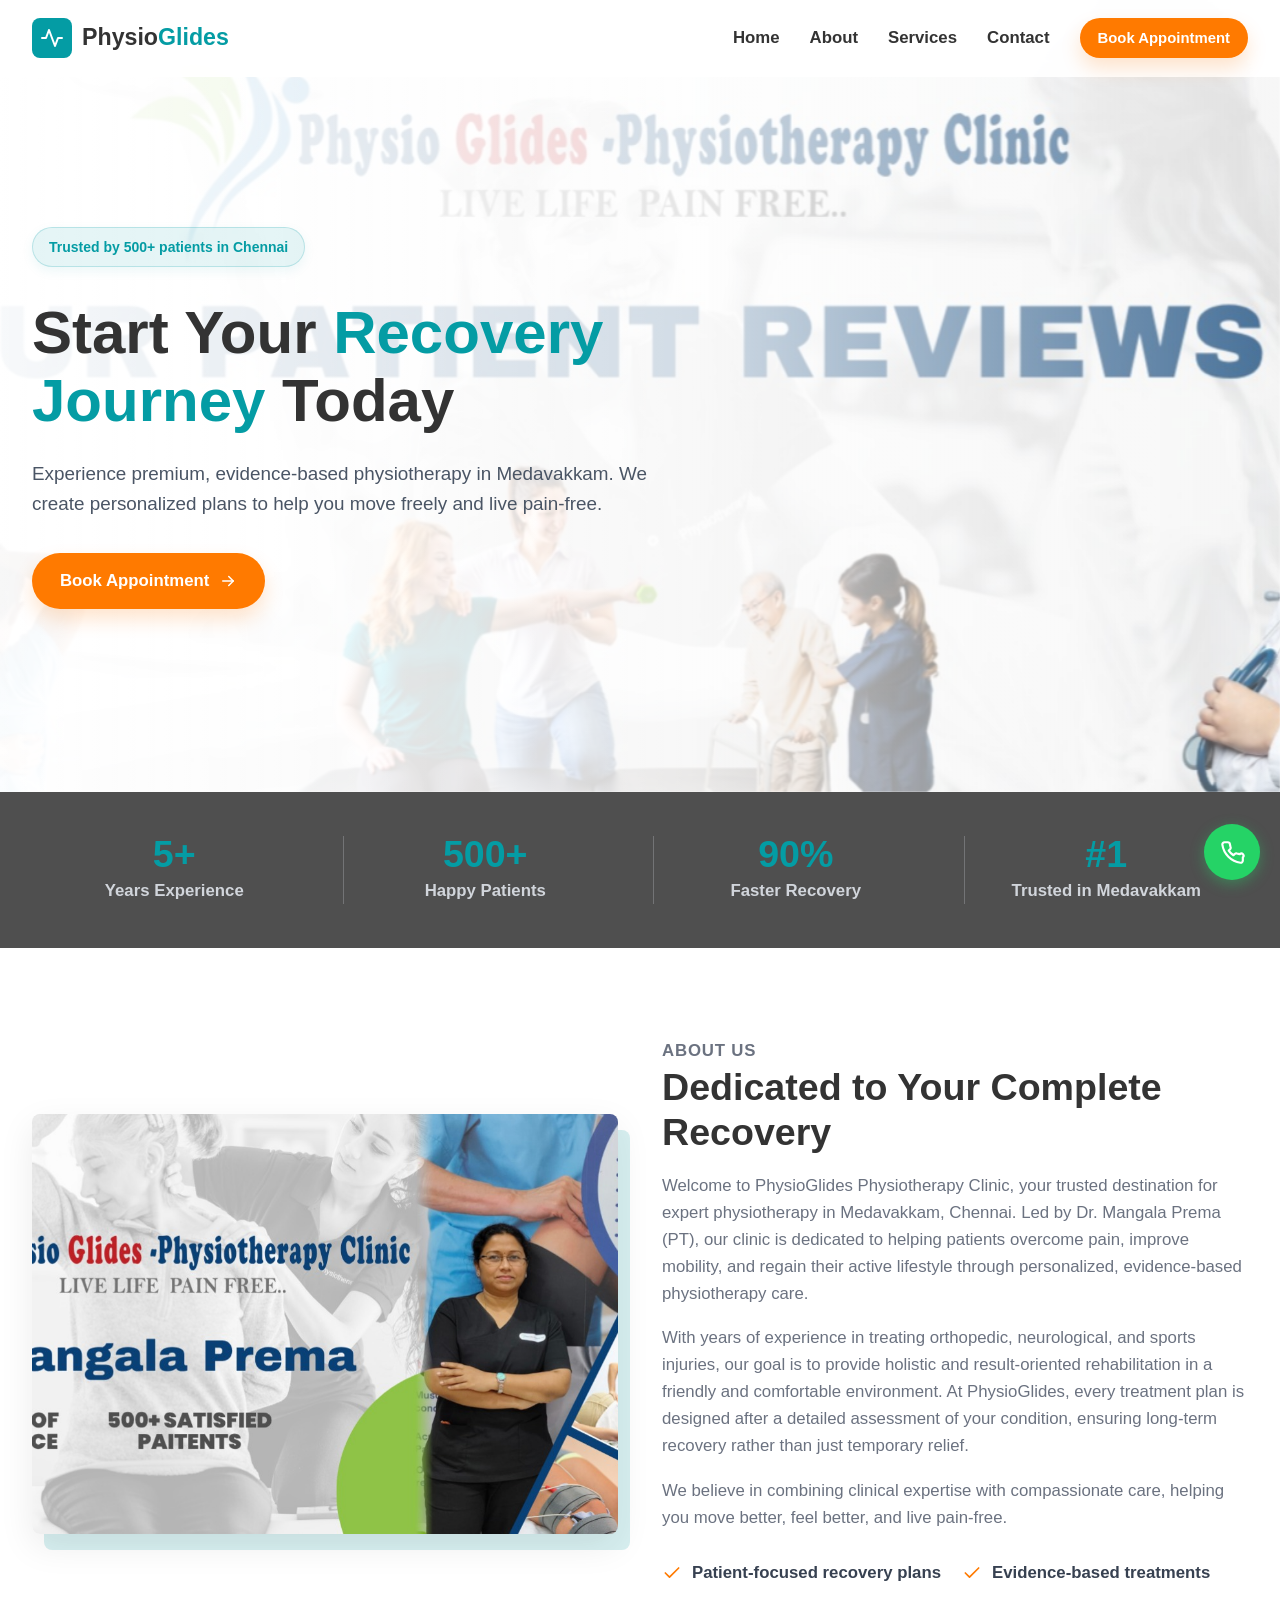
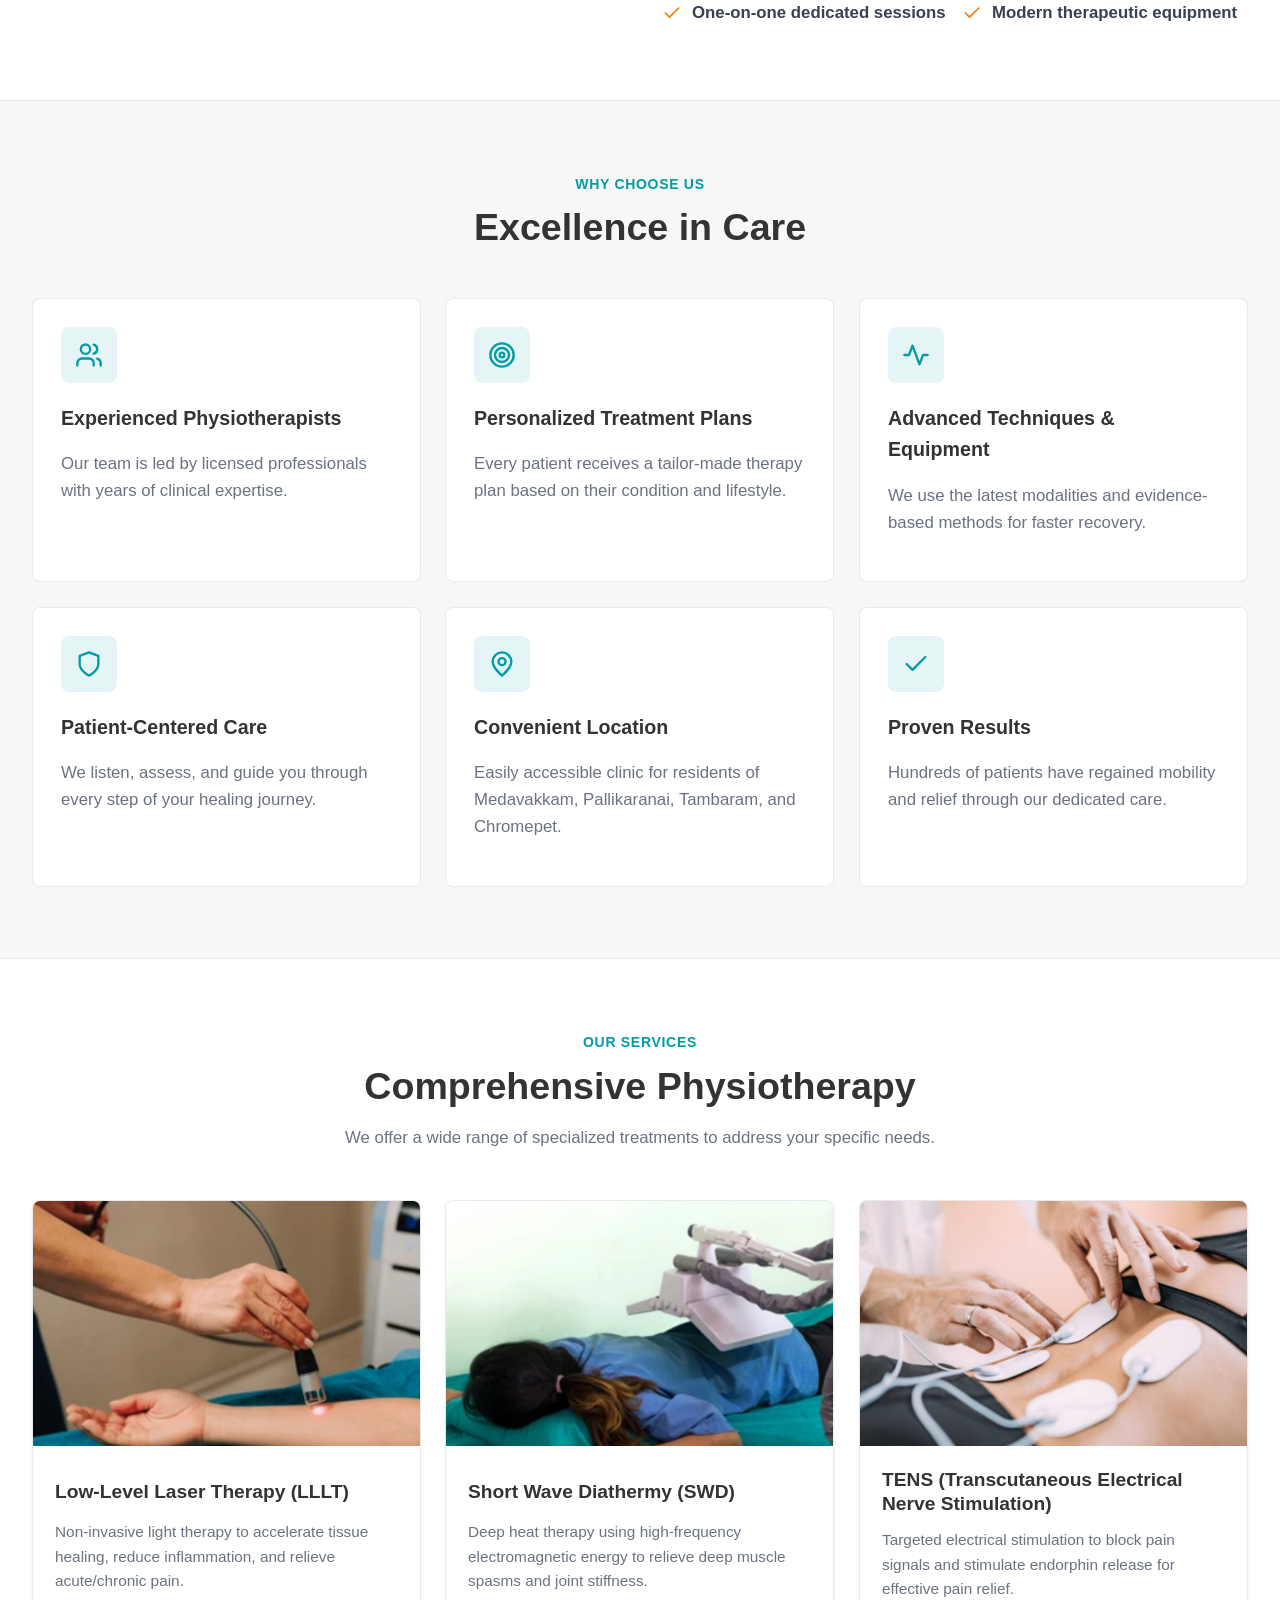
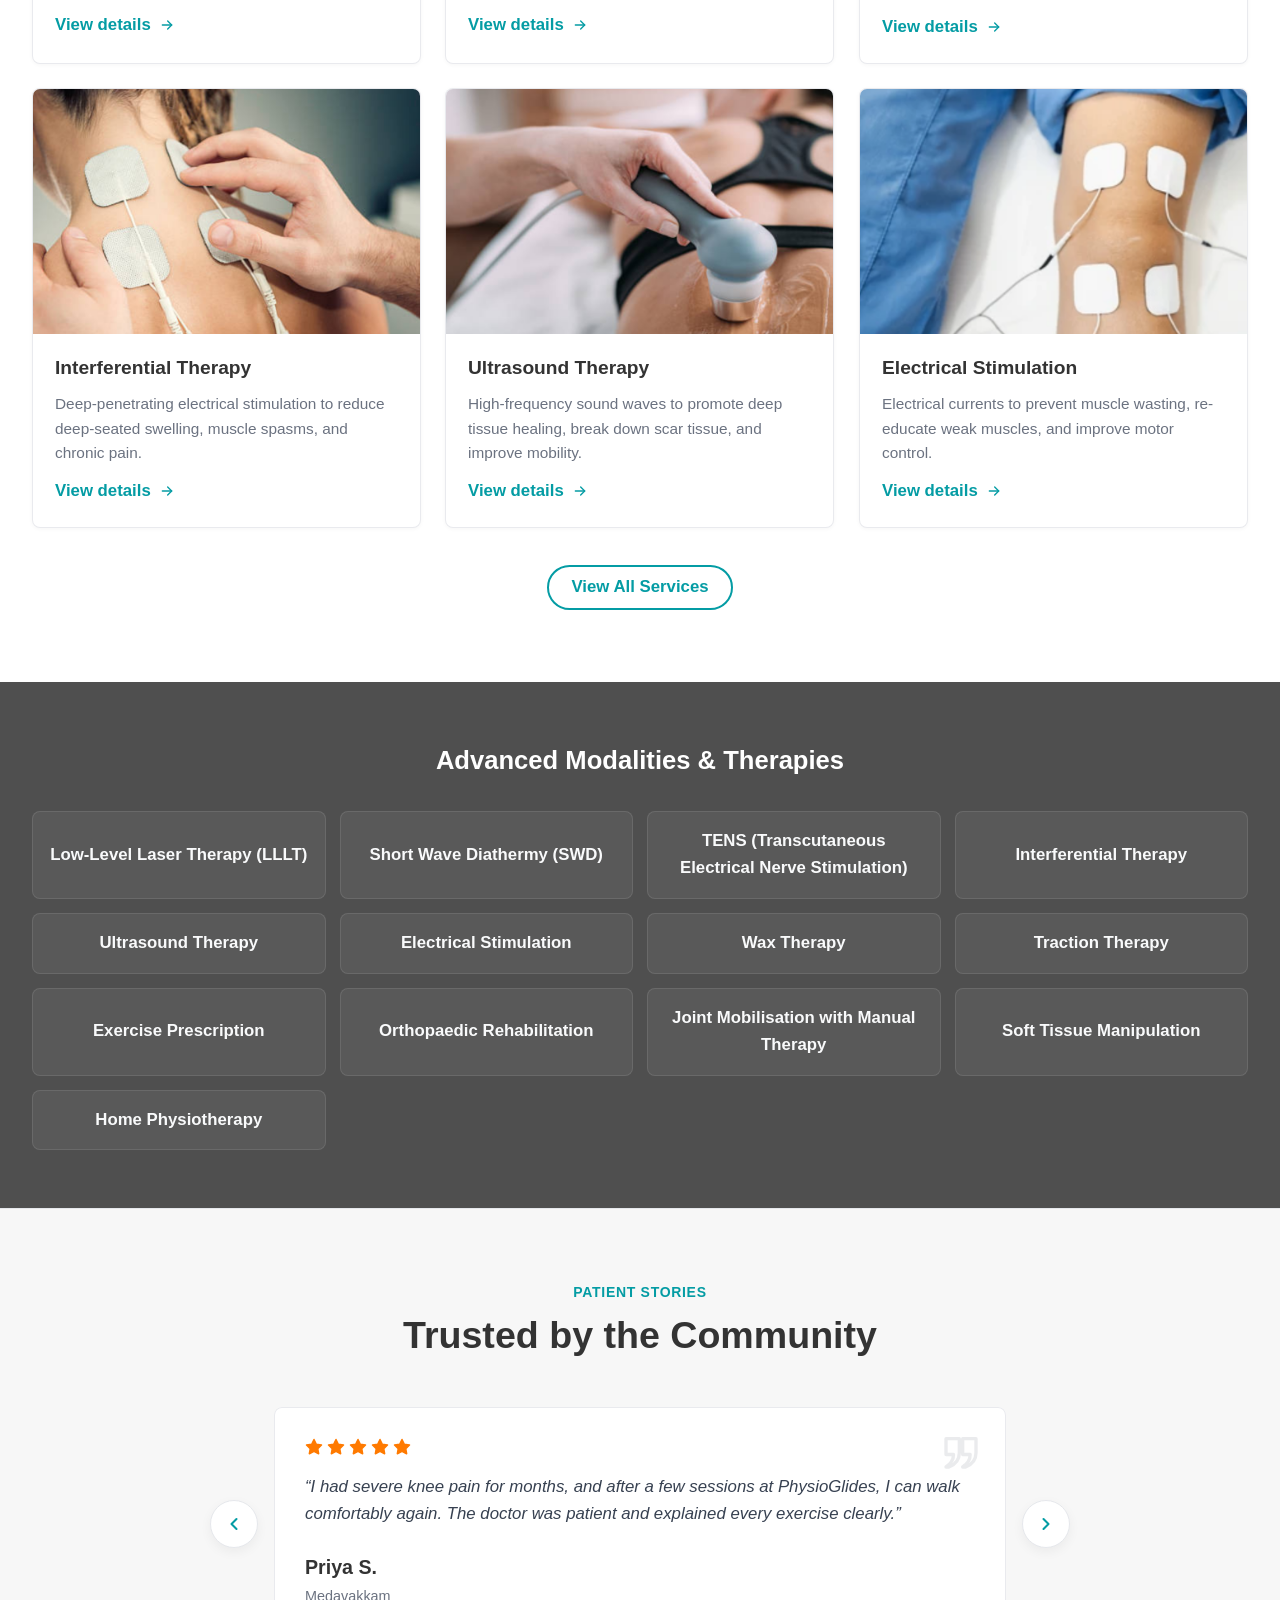
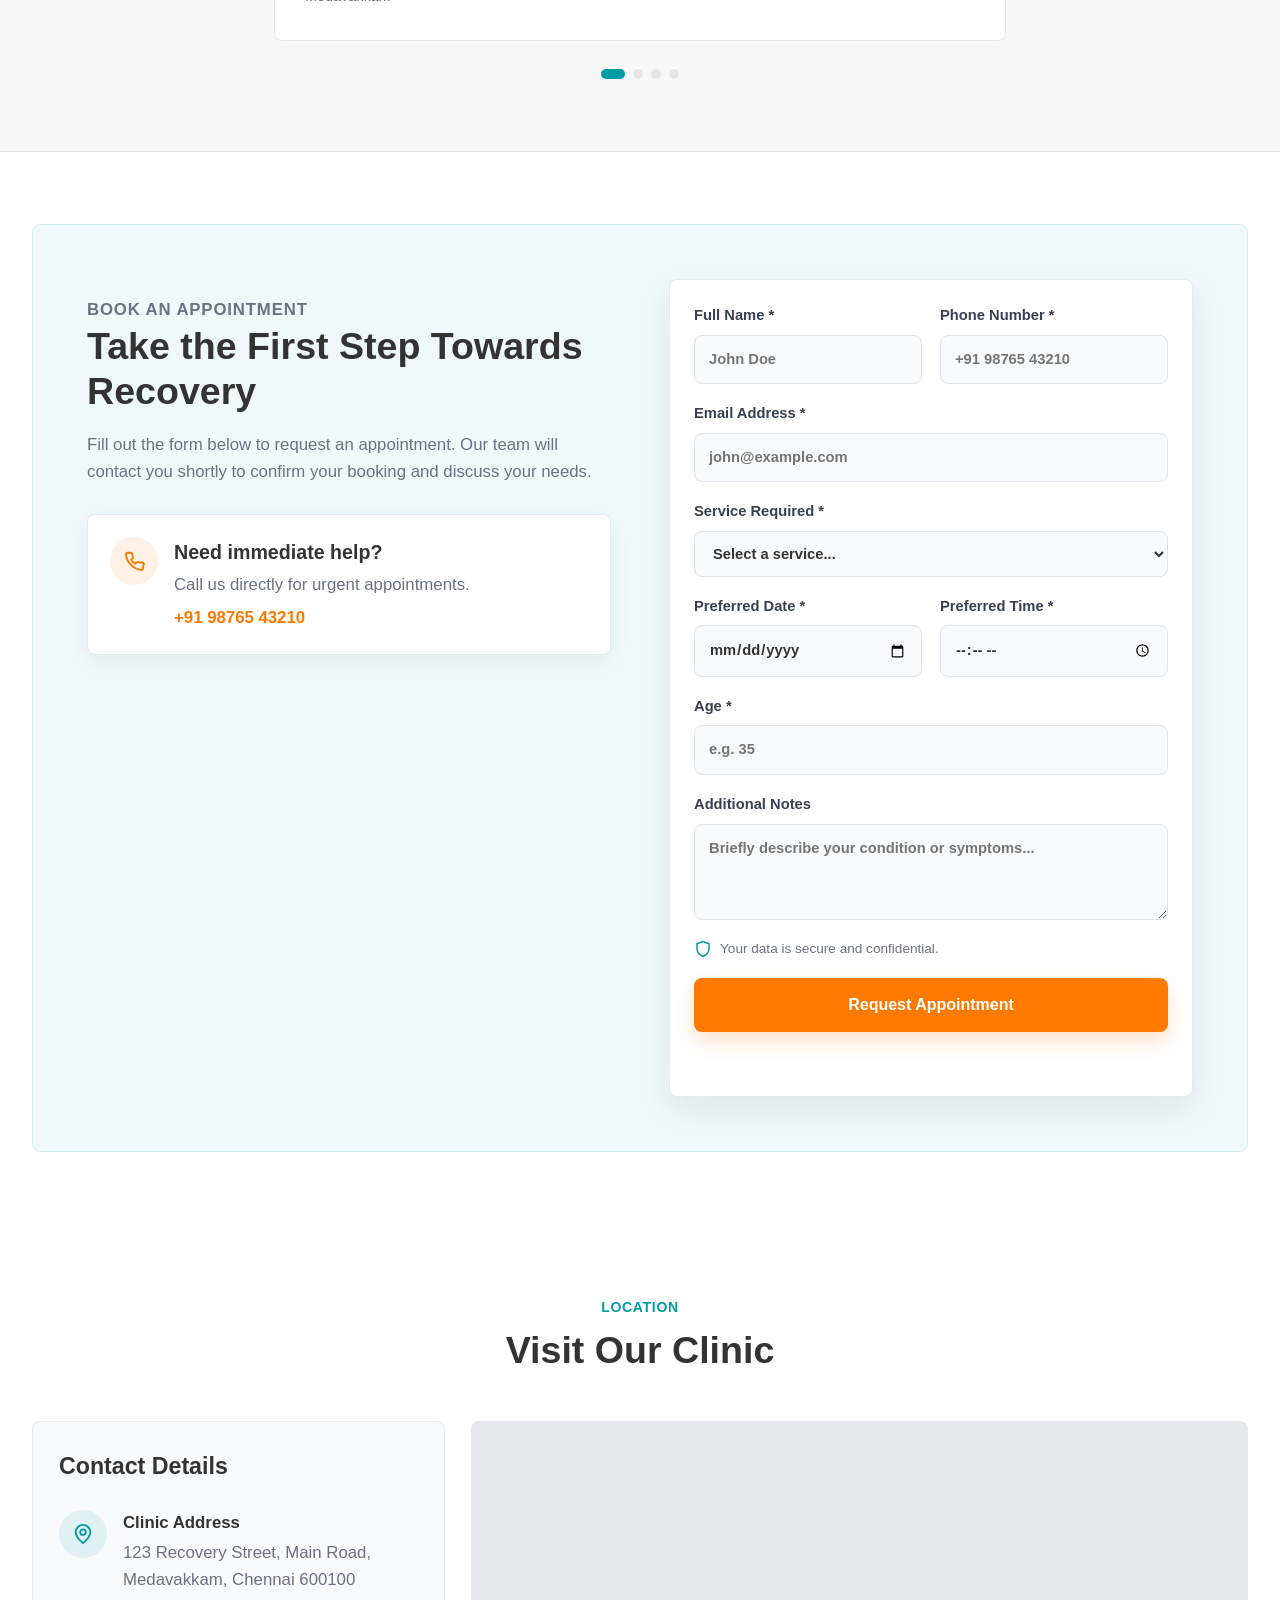
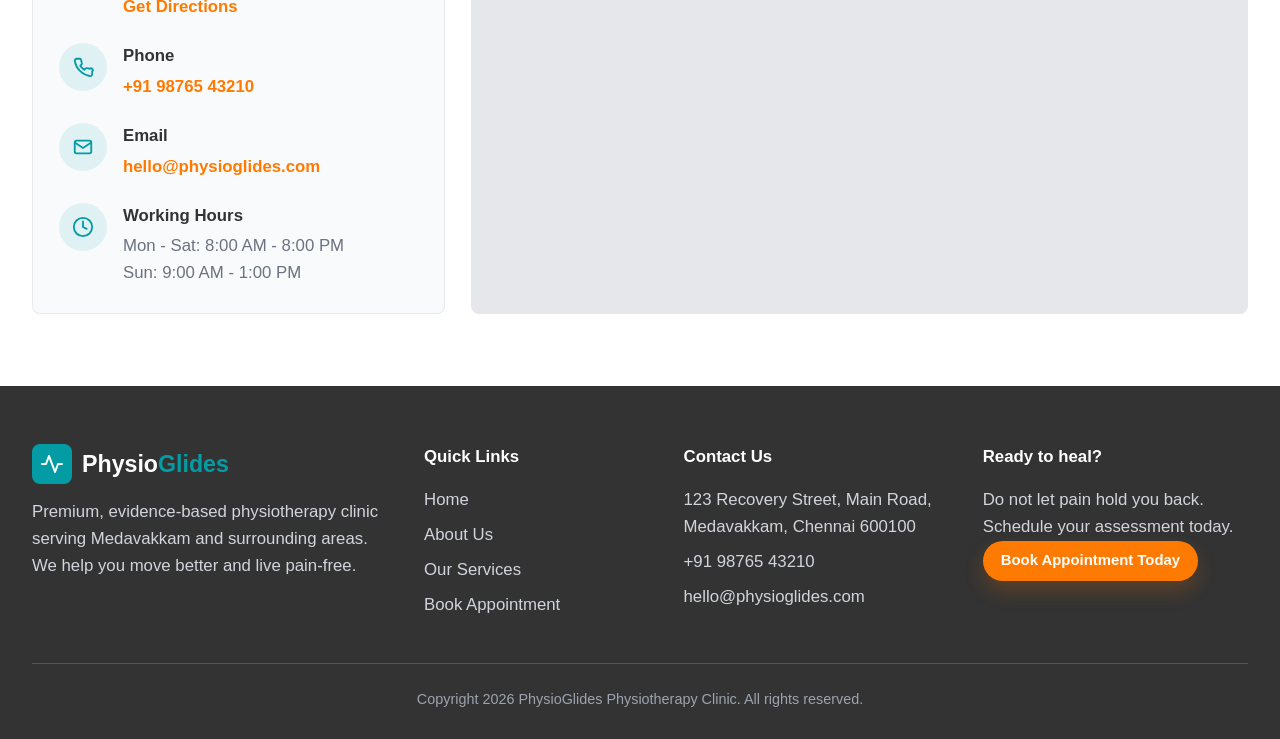
==== index.html @ f26270ae "Production-ready physiotherapy website with responsive UI and booking system" ====
<!DOCTYPE html>
<html lang="en">
  <head>
    <meta charset="UTF-8" />
    <meta name="viewport" content="width=device-width, initial-scale=1.0" />
    <meta
      name="description"
      content="PhysioGlides is a premium physiotherapy clinic in Medavakkam, Chennai, offering evidence-based recovery plans, rehabilitation, and home physiotherapy."
    />
    <title>PhysioGlides Physiotherapy Clinic</title>
    <link rel="stylesheet" href="styles.css" />
  </head>
  <body>
    <svg class="svg-sprite" aria-hidden="true">
      <symbol id="icon-activity" viewBox="0 0 24 24">
        <path d="M22 12h-4l-3 8-6-16-3 8H2" />
      </symbol>
      <symbol id="icon-arrow-right" viewBox="0 0 24 24">
        <path d="M5 12h14" />
        <path d="m13 6 6 6-6 6" />
      </symbol>
      <symbol id="icon-book" viewBox="0 0 24 24">
        <path d="M4 19.5A2.5 2.5 0 0 1 6.5 17H20" />
        <path d="M4 4.5A2.5 2.5 0 0 1 6.5 2H20v20H6.5A2.5 2.5 0 0 1 4 19.5z" />
      </symbol>
      <symbol id="icon-calendar" viewBox="0 0 24 24">
        <path d="M8 2v4" />
        <path d="M16 2v4" />
        <path d="M3 10h18" />
        <rect x="3" y="4" width="18" height="18" rx="2" />
      </symbol>
      <symbol id="icon-check" viewBox="0 0 24 24">
        <path d="m20 6-11 11-5-5" />
      </symbol>
      <symbol id="icon-clock" viewBox="0 0 24 24">
        <circle cx="12" cy="12" r="10" />
        <path d="M12 6v6l4 2" />
      </symbol>
      <symbol id="icon-close" viewBox="0 0 24 24">
        <path d="M18 6 6 18" />
        <path d="m6 6 12 12" />
      </symbol>
      <symbol id="icon-mail" viewBox="0 0 24 24">
        <rect x="3" y="5" width="18" height="14" rx="2" />
        <path d="m3 7 9 6 9-6" />
      </symbol>
      <symbol id="icon-map" viewBox="0 0 24 24">
        <path d="M20 10c0 5-8 12-8 12S4 15 4 10a8 8 0 1 1 16 0Z" />
        <circle cx="12" cy="10" r="3" />
      </symbol>
      <symbol id="icon-menu" viewBox="0 0 24 24">
        <path d="M4 6h16" />
        <path d="M4 12h16" />
        <path d="M4 18h16" />
      </symbol>
      <symbol id="icon-monitor" viewBox="0 0 24 24">
        <rect x="3" y="4" width="18" height="12" rx="2" />
        <path d="M8 20h8" />
        <path d="M12 16v4" />
      </symbol>
      <symbol id="icon-phone" viewBox="0 0 24 24">
        <path d="M22 16.92v3a2 2 0 0 1-2.18 2A19.8 19.8 0 0 1 3.09 5.18 2 2 0 0 1 5.06 3h3a2 2 0 0 1 2 1.72c.12.89.32 1.76.6 2.6a2 2 0 0 1-.45 2.11L9 10.64a16 16 0 0 0 4.36 4.36l1.21-1.21a2 2 0 0 1 2.11-.45c.84.28 1.71.48 2.6.6A2 2 0 0 1 22 16.92z" />
      </symbol>
      <symbol id="icon-quote" viewBox="0 0 24 24">
        <path d="M3 21c3-2 4.5-4.5 4.5-7.5H3V4h8v8.5C11 16.6 8.7 19.5 4.8 21H3z" />
        <path d="M13 21c3-2 4.5-4.5 4.5-7.5H13V4h8v8.5c0 4.1-2.3 7-6.2 8.5H13z" />
      </symbol>
      <symbol id="icon-shield" viewBox="0 0 24 24">
        <path d="M12 22s8-4 8-10V5l-8-3-8 3v7c0 6 8 10 8 10z" />
      </symbol>
      <symbol id="icon-star" viewBox="0 0 24 24">
        <path d="m12 2 3.1 6.3 6.9 1-5 4.9 1.2 6.8-6.2-3.3L5.8 21 7 14.2 2 9.3l6.9-1L12 2z" />
      </symbol>
      <symbol id="icon-target" viewBox="0 0 24 24">
        <circle cx="12" cy="12" r="10" />
        <circle cx="12" cy="12" r="6" />
        <circle cx="12" cy="12" r="2" />
      </symbol>
      <symbol id="icon-users" viewBox="0 0 24 24">
        <path d="M16 21v-2a4 4 0 0 0-4-4H6a4 4 0 0 0-4 4v2" />
        <circle cx="9" cy="7" r="4" />
        <path d="M22 21v-2a4 4 0 0 0-3-3.87" />
        <path d="M16 3.13a4 4 0 0 1 0 7.75" />
      </symbol>
      <symbol id="icon-chevron-left" viewBox="0 0 24 24">
        <path d="m15 18-6-6 6-6" />
      </symbol>
      <symbol id="icon-chevron-right" viewBox="0 0 24 24">
        <path d="m9 18 6-6-6-6" />
      </symbol>
    </svg>

    <header class="site-header" data-header>
      <div class="container header-inner">
        <a class="brand" href="index.html#home" aria-label="PhysioGlides home">
          <span class="brand-mark"><svg><use href="#icon-activity"></use></svg></span>
          <span class="brand-name">Physio<span>Glides</span></span>
        </a>

        <nav class="desktop-nav" aria-label="Primary navigation">
          <a href="index.html#home">Home</a>
          <a href="about.html">About</a>
          <a href="services.html">Services</a>
          <a href="#contact">Contact</a>
          <a class="btn btn-primary btn-small" href="#booking">Book Appointment</a>
        </nav>

        <button class="menu-toggle" type="button" aria-label="Open menu" aria-expanded="false" data-menu-toggle>
          <svg class="menu-icon"><use href="#icon-menu"></use></svg>
          <svg class="close-icon"><use href="#icon-close"></use></svg>
        </button>
      </div>

      <nav class="mobile-nav" aria-label="Mobile navigation" data-mobile-nav>
        <a href="index.html#home">Home</a>
        <a href="about.html">About</a>
        <a href="services.html">Services</a>
        <a href="#contact">Contact</a>
        <a class="btn btn-primary" href="#booking">Book Appointment</a>
      </nav>
    </header>

    <main>
      <section class="hero" id="home">
        <img class="hero-bg-anim" src="assets/mission-bg.png" alt="PhysioGlides clinic treatment and healing room background" />
        <div class="hero-overlay"></div>
        <div class="container hero-content">
          <p class="eyebrow fade-in-up delay-1">Trusted by 500+ patients in Chennai</p>
          <h1 class="fade-in-up delay-2">Start Your <span>Recovery Journey</span> Today</h1>
          <p class="hero-copy fade-in-up delay-3">
            Experience premium, evidence-based physiotherapy in Medavakkam. We create personalized plans to help you
            move freely and live pain-free.
          </p>
          <a class="btn btn-primary btn-large fade-in-up delay-4" href="#booking">
            Book Appointment
            <svg><use href="#icon-arrow-right"></use></svg>
          </a>
        </div>
      </section>

      <section class="stats" aria-label="Clinic statistics">
        <div class="container stats-grid">
          <div><strong>5+</strong><span>Years Experience</span></div>
          <div><strong>500+</strong><span>Happy Patients</span></div>
          <div><strong>90%</strong><span>Faster Recovery</span></div>
          <div><strong>#1</strong><span>Trusted in Medavakkam</span></div>
        </div>
      </section>

      <section class="section about" id="about">
        <div class="container split">
          <div class="image-stack reveal-on-scroll">
            <span></span>
            <img src="assets/about-clinic.png" alt="PhysioGlides clinic interior and treatment space" />
          </div>
          <div class="section-copy reveal-on-scroll">
            <p class="section-kicker">About Us</p>
            <h2>Dedicated to Your Complete Recovery</h2>
            <p>
              Welcome to PhysioGlides Physiotherapy Clinic, your trusted destination for expert physiotherapy in Medavakkam, Chennai.
              Led by Dr. Mangala Prema (PT), our clinic is dedicated to helping patients overcome pain, improve mobility, and regain their active lifestyle through personalized, evidence-based physiotherapy care.
            </p>
            <p>
              With years of experience in treating orthopedic, neurological, and sports injuries, our goal is to provide holistic and result-oriented rehabilitation in a friendly and comfortable environment.
              At PhysioGlides, every treatment plan is designed after a detailed assessment of your condition, ensuring long-term recovery rather than just temporary relief.
            </p>
            <p>
              We believe in combining clinical expertise with compassionate care, helping you move better, feel better, and live pain-free.
            </p>
            <ul class="check-list">
              <li><svg><use href="#icon-check"></use></svg>Patient-focused recovery plans</li>
              <li><svg><use href="#icon-check"></use></svg>Evidence-based treatments</li>
              <li><svg><use href="#icon-check"></use></svg>One-on-one dedicated sessions</li>
              <li><svg><use href="#icon-check"></use></svg>Modern therapeutic equipment</li>
            </ul>
          </div>
        </div>
      </section>
 
      <section class="section why">
        <div class="container">
          <div class="section-heading reveal-on-scroll">
            <p class="section-kicker">Why Choose Us</p>
            <h2>Excellence in Care</h2>
          </div>
          <div class="feature-grid">
            <article class="feature-card reveal-on-scroll">
              <span><svg><use href="#icon-users"></use></svg></span>
              <h3>Experienced Physiotherapists</h3>
              <p>Our team is led by licensed professionals with years of clinical expertise.</p>
            </article>
            <article class="feature-card reveal-on-scroll">
              <span><svg><use href="#icon-target"></use></svg></span>
              <h3>Personalized Treatment Plans</h3>
              <p>Every patient receives a tailor-made therapy plan based on their condition and lifestyle.</p>
            </article>
            <article class="feature-card reveal-on-scroll">
              <span><svg><use href="#icon-activity"></use></svg></span>
              <h3>Advanced Techniques & Equipment</h3>
              <p>We use the latest modalities and evidence-based methods for faster recovery.</p>
            </article>
            <article class="feature-card reveal-on-scroll">
              <span><svg><use href="#icon-shield"></use></svg></span>
              <h3>Patient-Centered Care</h3>
              <p>We listen, assess, and guide you through every step of your healing journey.</p>
            </article>
            <article class="feature-card reveal-on-scroll">
              <span><svg><use href="#icon-map"></use></svg></span>
              <h3>Convenient Location</h3>
              <p>Easily accessible clinic for residents of Medavakkam, Pallikaranai, Tambaram, and Chromepet.</p>
            </article>
            <article class="feature-card reveal-on-scroll">
              <span><svg><use href="#icon-check"></use></svg></span>
              <h3>Proven Results</h3>
              <p>Hundreds of patients have regained mobility and relief through our dedicated care.</p>
            </article>
          </div>
        </div>
      </section>

      <section class="section services" id="services">
        <div class="container">
          <div class="section-heading">
            <p class="section-kicker">Our Services</p>
            <h2>Comprehensive Physiotherapy</h2>
            <p>We offer a wide range of specialized treatments to address your specific needs.</p>
          </div>
          <div class="services-grid" data-services-grid></div>
          <div class="center-actions">
            <a class="btn btn-outline" href="services.html">View All Services</a>
          </div>
        </div>
      </section>

      <section class="modalities">
        <div class="container">
          <h2>Advanced Modalities &amp; Therapies</h2>
          <div class="therapy-grid">
            <span>Low-Level Laser Therapy (LLLT)</span>
            <span>Short Wave Diathermy (SWD)</span>
            <span>TENS (Transcutaneous Electrical Nerve Stimulation)</span>
            <span>Interferential Therapy</span>
            <span>Ultrasound Therapy</span>
            <span>Electrical Stimulation</span>
            <span>Wax Therapy</span>
            <span>Traction Therapy</span>
            <span>Exercise Prescription</span>
            <span>Orthopaedic Rehabilitation</span>
            <span>Joint Mobilisation with Manual Therapy</span>
            <span>Soft Tissue Manipulation</span>
            <span>Home Physiotherapy</span>
          </div>
        </div>
      </section>

      <section class="section testimonials">
        <div class="container">
          <div class="section-heading reveal-on-scroll">
            <p class="section-kicker">Patient Stories</p>
            <h2>Trusted by the Community</h2>
          </div>
          <div class="testimonial-slider-container">
            <button class="slider-arrow prev" type="button" aria-label="Previous testimonial" data-slider-prev>
              <svg><use href="#icon-chevron-left"></use></svg>
            </button>
            
            <div class="slider-viewport">
              <div class="slider-track" data-slider-track>
                <article class="testimonial-card testimonial-slide">
                  <svg class="quote"><use href="#icon-quote"></use></svg>
                  <div class="stars" aria-label="5 star rating">
                    <svg><use href="#icon-star"></use></svg><svg><use href="#icon-star"></use></svg><svg><use href="#icon-star"></use></svg><svg><use href="#icon-star"></use></svg><svg><use href="#icon-star"></use></svg>
                  </div>
                  <p>“I had severe knee pain for months, and after a few sessions at PhysioGlides, I can walk comfortably again. The doctor was patient and explained every exercise clearly.”</p>
                  <h3>Priya S.</h3>
                  <span>Medavakkam</span>
                </article>
                <article class="testimonial-card testimonial-slide">
                  <svg class="quote"><use href="#icon-quote"></use></svg>
                  <div class="stars" aria-label="5 star rating">
                    <svg><use href="#icon-star"></use></svg><svg><use href="#icon-star"></use></svg><svg><use href="#icon-star"></use></svg><svg><use href="#icon-star"></use></svg><svg><use href="#icon-star"></use></svg>
                  </div>
                  <p>“Excellent physiotherapy center! I came here after shoulder surgery, and the progress has been amazing. Highly recommend their post-operative rehab sessions.”</p>
                  <h3>Ramesh K.</h3>
                  <span>Pallikaranai</span>
                </article>
                <article class="testimonial-card testimonial-slide">
                  <svg class="quote"><use href="#icon-quote"></use></svg>
                  <div class="stars" aria-label="5 star rating">
                    <svg><use href="#icon-star"></use></svg><svg><use href="#icon-star"></use></svg><svg><use href="#icon-star"></use></svg><svg><use href="#icon-star"></use></svg><svg><use href="#icon-star"></use></svg>
                  </div>
                  <p>“Dr. Mangala Prema is very professional and caring. The personalized exercises and therapy really helped with my back pain. Thank you PhysioGlides!”</p>
                  <h3>Lakshmi T.</h3>
                  <span>Tambaram</span>
                </article>
                <article class="testimonial-card testimonial-slide">
                  <svg class="quote"><use href="#icon-quote"></use></svg>
                  <div class="stars" aria-label="5 star rating">
                    <svg><use href="#icon-star"></use></svg><svg><use href="#icon-star"></use></svg><svg><use href="#icon-star"></use></svg><svg><use href="#icon-star"></use></svg><svg><use href="#icon-star"></use></svg>
                  </div>
                  <p>“Clean clinic, modern equipment, and a friendly atmosphere. I felt improvement from the very first week. Best physiotherapy clinic in Medavakkam!”</p>
                  <h3>Suresh P.</h3>
                  <span>Chromepet</span>
                </article>
              </div>
            </div>

            <button class="slider-arrow next" type="button" aria-label="Next testimonial" data-slider-next>
              <svg><use href="#icon-chevron-right"></use></svg>
            </button>
          </div>
          <div class="slider-dots" data-slider-dots></div>
        </div>
      </section>

      <section class="section booking" id="booking">
        <div class="container booking-panel">
          <div class="section-copy">
            <p class="section-kicker">Book an Appointment</p>
            <h2>Take the First Step Towards Recovery</h2>
            <p>
              Fill out the form below to request an appointment. Our team will contact you shortly to confirm your
              booking and discuss your needs.
            </p>
            <div class="urgent-box">
              <span><svg><use href="#icon-phone"></use></svg></span>
              <div>
                <h3>Need immediate help?</h3>
                <p>Call us directly for urgent appointments.</p>
                <a href="tel:+919876543210">+91 98765 43210</a>
              </div>
            </div>
          </div>

          <form class="appointment-form" data-appointment-form novalidate>
            <div class="form-row">
              <label>
                <span>Full Name *</span>
                <input type="text" name="name" placeholder="John Doe" required />
              </label>
              <label>
                <span>Phone Number *</span>
                <input type="tel" name="phone" placeholder="+91 98765 43210" required pattern="[-0-9+() ]{10,15}" />
              </label>
            </div>
            <label>
              <span>Email Address *</span>
              <input type="email" name="email" placeholder="john@example.com" required />
            </label>
            <label>
              <span>Service Required *</span>
              <select name="service" required>
                <option value="">Select a service...</option>
                <option>Low-Level Laser Therapy (LLLT)</option>
                <option>Short Wave Diathermy (SWD)</option>
                <option>TENS (Transcutaneous Electrical Nerve Stimulation)</option>
                <option>Interferential Therapy</option>
                <option>Ultrasound Therapy</option>
                <option>Electrical Stimulation</option>
                <option>Wax Therapy</option>
                <option>Traction Therapy</option>
                <option>Exercise Prescription</option>
                <option>Orthopaedic Rehabilitation</option>
                <option>Joint Mobilisation with Manual Therapy</option>
                <option>Soft Tissue Manipulation</option>
                <option>Home Physiotherapy</option>
                <option>Other / Not Sure</option>
              </select>
            </label>
            <div class="form-row">
              <label>
                <span>Preferred Date *</span>
                <input type="date" name="date" required />
              </label>
              <label>
                <span>Preferred Time *</span>
                <input type="time" name="time" required />
              </label>
            </div>
            <label>
              <span>Age *</span>
              <input type="number" name="age" min="1" max="120" placeholder="e.g. 35" required />
            </label>
            <label>
              <span>Additional Notes</span>
              <textarea name="notes" rows="3" placeholder="Briefly describe your condition or symptoms..."></textarea>
            </label>
            <p class="form-note"><svg><use href="#icon-shield"></use></svg>Your data is secure and confidential.</p>
            <button class="btn btn-primary btn-submit" type="submit">Request Appointment</button>
            <p class="form-status" role="status" aria-live="polite" data-form-status></p>
          </form>
        </div>
      </section>

      <section class="section location">
        <div class="container">
          <div class="section-heading">
            <p class="section-kicker">Location</p>
            <h2>Visit Our Clinic</h2>
          </div>
          <div class="location-grid">
            <div class="contact-card" id="contact">
              <h3>Contact Details</h3>
              <div class="contact-row">
                <span><svg><use href="#icon-map"></use></svg></span>
                <div>
                  <h4>Clinic Address</h4>
                  <p>123 Recovery Street, Main Road,<br />Medavakkam, Chennai 600100</p>
                  <a href="https://maps.app.goo.gl/zJwZW7VdtLcvnzrq9" target="_blank" rel="noreferrer">Get Directions</a>
                </div>
              </div>
              <div class="contact-row">
                <span><svg><use href="#icon-phone"></use></svg></span>
                <div>
                  <h4>Phone</h4>
                  <a href="tel:+919876543210">+91 98765 43210</a>
                </div>
              </div>
              <div class="contact-row">
                <span><svg><use href="#icon-mail"></use></svg></span>
                <div>
                  <h4>Email</h4>
                  <a href="mailto:hello@physioglides.com">hello@physioglides.com</a>
                </div>
              </div>
              <div class="contact-row">
                <span><svg><use href="#icon-clock"></use></svg></span>
                <div>
                  <h4>Working Hours</h4>
                  <p>Mon - Sat: 8:00 AM - 8:00 PM<br />Sun: 9:00 AM - 1:00 PM</p>
                </div>
              </div>
            </div>
            <div class="map-frame">
              <iframe
                src="https://www.google.com/maps/embed?pb=!1m18!1m12!1m3!1d3888.5737893927494!2d80.1806327764509!3d12.935092454829109!2m3!1f0!2f0!3f0!3m2!1i1024!2i768!4f13.1!3m3!1m2!1s0x3a525fac1c96a2ed%3A0x5221b3a461e14965!2sPhysio%20Glides%20Physiotherapy%20Clinic%20-%20Dr.Mangala%20Prema%20-%20Best%20Physiotherapist%20in%20Medavakkam!5e0!3m2!1sen!2sin!4v1779440129004!5m2!1sen!2sin"
                width="600"
                height="450"
                style="border:0;"
                allowfullscreen=""
                loading="lazy"
                referrerpolicy="no-referrer-when-downgrade"
                title="PhysioGlides Physiotherapy Clinic map"
              ></iframe>
            </div>
          </div>
        </div>
      </section>
    </main>

    <footer class="footer">
      <div class="container footer-grid">
        <div>
          <a class="brand footer-brand" href="index.html#home" aria-label="PhysioGlides home">
            <span class="brand-mark"><svg><use href="#icon-activity"></use></svg></span>
            <span class="brand-name">Physio<span>Glides</span></span>
          </a>
          <p>
            Premium, evidence-based physiotherapy clinic serving Medavakkam and surrounding areas. We help you move
            better and live pain-free.
          </p>
        </div>
        <div>
          <h3>Quick Links</h3>
          <a href="index.html#home">Home</a>
          <a href="about.html">About Us</a>
          <a href="services.html">Our Services</a>
          <a href="#booking">Book Appointment</a>
        </div>
        <div>
          <h3>Contact Us</h3>
          <p>123 Recovery Street, Main Road,<br />Medavakkam, Chennai 600100</p>
          <a href="tel:+919876543210">+91 98765 43210</a>
          <a href="mailto:hello@physioglides.com">hello@physioglides.com</a>
        </div>
        <div>
          <h3>Ready to heal?</h3>
          <p>Do not let pain hold you back. Schedule your assessment today.</p>
          <a class="btn btn-primary btn-small" href="#booking">Book Appointment Today</a>
        </div>
      </div>
      <div class="container footer-bottom">
        <span>Copyright <span data-year></span> PhysioGlides Physiotherapy Clinic. All rights reserved.</span>
      </div>
    </footer>

    <a class="whatsapp" href="#contact" aria-label="Chat on WhatsApp">
      <svg><use href="#icon-phone"></use></svg>
    </a>

    <dialog class="service-dialog" data-service-dialog>
      <button class="dialog-close" type="button" aria-label="Close service details" data-close-dialog>
        <svg><use href="#icon-close"></use></svg>
      </button>
      <div data-dialog-content></div>
    </dialog>

    <script src="script.js"></script>
  </body>
</html>
---- styles.css ----
:root {
  --teal: #049ca4;
  --teal-dark: #03838a;
  --orange: #ff7a00;
  --orange-dark: #ee6c00;
  --ink: #333333;
  --body: #4f4f4f;
  --muted: #6b7280;
  --soft: #f7f7f7;
  --cream: #fbf9f8;
  --line: #e5e7eb;
  --white: #ffffff;
  --shadow: 0 12px 35px rgba(0, 0, 0, 0.08);
}

* {
  box-sizing: border-box;
}

html {
  scroll-behavior: smooth;
}

body {
  margin: 0;
  color: var(--body);
  background: var(--white);
  font-family: Inter, "DM Sans", "Segoe UI", Arial, sans-serif;
  line-height: 1.6;
  text-rendering: optimizeLegibility;
  -webkit-font-smoothing: antialiased;
}

body.menu-open {
  overflow: hidden;
}

img {
  display: block;
  max-width: 100%;
}

a {
  color: inherit;
  text-decoration: none;
}

button,
input,
select,
textarea {
  font: inherit;
}

button {
  cursor: pointer;
}

svg {
  width: 1em;
  height: 1em;
}

svg:not(.svg-sprite) {
  fill: none;
  stroke: currentColor;
  stroke-linecap: round;
  stroke-linejoin: round;
  stroke-width: 2;
}

.svg-sprite {
  position: absolute;
  width: 0;
  height: 0;
  overflow: hidden;
}

.container {
  width: min(100% - 32px, 1180px);
  margin: 0 auto;
}

.section {
  padding: 72px 0;
  scroll-margin-top: 92px;
}

.section-heading {
  max-width: 720px;
  margin: 0 auto 48px;
  text-align: center;
}

.section-kicker,
.eyebrow {
  margin: 0 0 10px;
  color: var(--teal);
  font-size: 0.875rem;
  font-weight: 700;
  text-transform: uppercase;
  letter-spacing: 0.05em;
}

.section-heading h2,
.section-copy h2,
.location h2 {
  margin: 0;
  color: var(--ink);
  font-size: 2rem;
  line-height: 1.2;
}

.section-heading p:not(.section-kicker),
.section-copy p {
  color: var(--muted);
  font-size: 1.05rem;
}

.btn {
  display: inline-flex;
  align-items: center;
  justify-content: center;
  gap: 10px;
  min-height: 44px;
  border: 0;
  border-radius: 999px;
  padding: 12px 22px;
  font-weight: 700;
  line-height: 1;
  transition: transform 180ms ease, background-color 180ms ease, color 180ms ease, border-color 180ms ease,
    box-shadow 180ms ease;
}

.btn svg {
  width: 18px;
  height: 18px;
}

.btn-primary {
  color: var(--white);
  background: var(--orange);
  box-shadow: 0 10px 20px rgba(255, 122, 0, 0.2);
}

.btn-primary:hover,
.btn-primary:focus-visible {
  background: var(--orange-dark);
  transform: translateY(-1px);
}

.btn-outline {
  color: var(--teal);
  background: var(--white);
  border: 2px solid var(--teal);
}

.btn-outline:hover,
.btn-outline:focus-visible {
  color: var(--white);
  background: var(--teal);
}

.btn-small {
  min-height: 40px;
  padding: 10px 18px;
  font-size: 0.93rem;
}

.btn-large {
  min-height: 56px;
  padding: 16px 28px;
  font-size: 1.05rem;
}

.site-header {
  position: fixed;
  inset: 0 0 auto;
  z-index: 50;
  background: rgba(255, 255, 255, 0.92);
  border-bottom: 1px solid transparent;
  backdrop-filter: blur(10px);
  transition: box-shadow 180ms ease, border-color 180ms ease, background-color 180ms ease;
}

.site-header.is-scrolled {
  background: rgba(255, 255, 255, 0.98);
  border-color: rgba(229, 231, 235, 0.8);
  box-shadow: 0 8px 30px rgba(0, 0, 0, 0.08);
}

.header-inner {
  display: flex;
  align-items: center;
  justify-content: space-between;
  min-height: 76px;
}

.brand {
  display: inline-flex;
  align-items: center;
  gap: 10px;
  color: var(--ink);
}

.brand-mark {
  display: inline-grid;
  width: 40px;
  height: 40px;
  place-items: center;
  color: var(--white);
  background: var(--teal);
  border-radius: 8px;
}

.brand-mark svg {
  width: 24px;
  height: 24px;
}

.brand-name {
  font-size: 1.45rem;
  font-weight: 800;
  line-height: 1;
}

.brand-name span {
  color: var(--teal);
}

.desktop-nav {
  display: none;
  align-items: center;
  gap: 30px;
  color: var(--ink);
  font-weight: 650;
}

.desktop-nav a:not(.btn) {
  transition: color 160ms ease;
}

.desktop-nav a:hover,
.desktop-nav a:focus-visible,
.desktop-nav a.is-active,
.mobile-nav a.is-active {
  color: var(--teal);
}

.menu-toggle {
  display: inline-grid;
  width: 44px;
  height: 44px;
  place-items: center;
  color: var(--ink);
  background: transparent;
  border: 0;
  border-radius: 8px;
}

.menu-toggle svg {
  width: 24px;
  height: 24px;
}

.menu-toggle .close-icon,
.menu-toggle[aria-expanded="true"] .menu-icon {
  display: none;
}

.menu-toggle[aria-expanded="true"] .close-icon {
  display: block;
}

.mobile-nav {
  display: grid;
  max-height: 0;
  overflow: hidden;
  padding: 0 16px;
  background: var(--white);
  border-top: 1px solid var(--line);
  box-shadow: 0 18px 30px rgba(0, 0, 0, 0.1);
  transition: max-height 220ms ease, padding 220ms ease;
}

.mobile-nav.is-open {
  max-height: 360px;
  padding: 16px;
}

.mobile-nav a {
  display: block;
  padding: 12px 4px;
  font-weight: 700;
}

.mobile-nav .btn {
  margin-top: 6px;
}

.hero {
  position: relative;
  display: flex;
  min-height: 88vh;
  align-items: center;
  overflow: hidden;
  padding: 120px 0 76px;
  isolation: isolate;
}

.hero img,
.hero-overlay {
  position: absolute;
  inset: 0;
}

.hero img {
  z-index: -2;
  width: 100%;
  height: 100%;
  object-fit: cover;
  object-position: 58% center;
}

.hero-overlay {
  z-index: -1;
  background: linear-gradient(90deg, rgba(255, 255, 255, 0.97) 0%, rgba(255, 255, 255, 0.82) 54%, rgba(255, 255, 255, 0.25) 100%);
}

.hero-content {
  width: min(100% - 32px, 1180px);
}

.hero-content .eyebrow {
  display: inline-flex;
  padding: 8px 16px;
  background: rgba(4, 156, 164, 0.1);
  border: 1px solid rgba(4, 156, 164, 0.2);
  border-radius: 999px;
  box-shadow: 0 4px 12px rgba(4, 156, 164, 0.08);
  text-transform: none;
  letter-spacing: 0;
}

.hero h1 {
  max-width: 720px;
  margin: 22px 0 24px;
  color: var(--ink);
  font-size: 3rem;
  line-height: 1.13;
}

.hero h1 span {
  color: var(--teal);
}

.hero-copy {
  max-width: 620px;
  margin: 0 0 34px;
  color: #4a5565;
  font-size: 1.18rem;
}

.page-hero {
  position: relative;
  display: grid;
  min-height: 620px;
  place-items: center;
  overflow: hidden;
  padding: 130px 0 80px;
  text-align: center;
  isolation: isolate;
}

.page-hero > img {
  position: absolute;
  inset: 0;
  z-index: -2;
  width: 100%;
  height: 100%;
  object-fit: cover;
  opacity: 0.22;
}

.page-hero::after {
  position: absolute;
  inset: 0;
  z-index: -1;
  content: "";
  background: rgba(255, 255, 255, 0.76);
}

.page-hero-content {
  max-width: 840px;
}

.page-hero h1,
.page-title h1 {
  margin: 0;
  color: #1b1c1c;
  font-size: 2.65rem;
  line-height: 1.18;
}

.page-hero p:not(.section-kicker) {
  max-width: 760px;
  margin: 24px auto 34px;
  color: #584235;
  font-size: 1.15rem;
}

.page-title {
  padding: 132px 0 64px;
  background: #fff4ea;
  text-align: center;
}

.breadcrumb {
  margin: 12px 0 0;
  color: rgba(79, 79, 79, 0.72);
  font-weight: 700;
}

.breadcrumb a {
  transition: color 160ms ease;
}

.breadcrumb a:hover,
.breadcrumb a:focus-visible {
  color: var(--teal);
}

.stats {
  position: relative;
  z-index: 1;
  color: var(--white);
  background: var(--body);
  padding: 44px 0;
}

.stats-grid {
  display: grid;
  grid-template-columns: repeat(2, 1fr);
  gap: 26px;
  text-align: center;
}

.stats-grid div {
  display: grid;
  gap: 4px;
  min-width: 0;
}

.stats-grid strong {
  color: var(--teal);
  font-size: 2.35rem;
  line-height: 1;
}

.stats-grid span {
  color: #d1d5db;
  font-weight: 650;
}

.split {
  display: grid;
  grid-template-columns: 1fr;
  gap: 44px;
  align-items: center;
}

.image-stack {
  position: relative;
}

.image-stack span {
  position: absolute;
  inset: 16px -12px -16px 12px;
  background: rgba(4, 156, 164, 0.16);
  border-radius: 8px;
}

.image-stack img {
  position: relative;
  z-index: 1;
  width: 100%;
  height: 420px;
  object-fit: cover;
  border-radius: 8px;
  box-shadow: var(--shadow);
}

.section-copy {
  min-width: 0;
}

.section-copy p {
  margin: 18px 0 0;
}

.check-list {
  display: grid;
  grid-template-columns: 1fr;
  gap: 14px;
  margin: 28px 0 0;
  padding: 0;
  list-style: none;
}

.check-list li {
  display: flex;
  align-items: flex-start;
  gap: 10px;
  color: #374151;
  font-weight: 650;
}

.check-list svg {
  width: 20px;
  height: 20px;
  flex: 0 0 auto;
  color: var(--orange);
  margin-top: 3px;
}

.why,
.testimonials {
  background: var(--soft);
  border-top: 1px solid var(--line);
  border-bottom: 1px solid var(--line);
}

.feature-grid,
.services-grid,
.values-grid,
.approach-grid {
  display: grid;
  grid-template-columns: 1fr;
  gap: 24px;
}

.feature-card,
.service-card,
.testimonial-card,
.contact-card,
.appointment-form,
.urgent-box {
  border: 1px solid rgba(229, 231, 235, 0.85);
  border-radius: 8px;
  background: var(--white);
}

.feature-card {
  padding: 28px;
  transition: transform 180ms ease, box-shadow 180ms ease;
}

.feature-card:hover {
  transform: translateY(-3px);
  box-shadow: 0 12px 28px rgba(0, 0, 0, 0.08);
}

.feature-card span {
  display: grid;
  width: 56px;
  height: 56px;
  place-items: center;
  color: var(--teal);
  background: rgba(4, 156, 164, 0.1);
  border-radius: 8px;
  margin-bottom: 20px;
}

.feature-card span svg {
  width: 28px;
  height: 28px;
}

.feature-card h3,
.service-card h3,
.testimonial-card h3,
.contact-card h3,
.urgent-box h3 {
  margin: 0;
  color: var(--ink);
}

.feature-card p,
.service-card p,
.testimonial-card p,
.contact-card p,
.urgent-box p {
  color: var(--muted);
}

.values-section {
  background: var(--cream);
  border-top: 1px solid var(--line);
  border-bottom: 1px solid var(--line);
}

.approach-grid article {
  padding: 30px;
  background: var(--white);
  border: 1px solid var(--line);
  border-radius: 8px;
  box-shadow: 0 2px 12px rgba(0, 0, 0, 0.04);
}

.approach-grid strong {
  display: grid;
  width: 44px;
  height: 44px;
  place-items: center;
  margin-bottom: 20px;
  color: var(--white);
  background: #994700;
  border-radius: 8px;
  font-size: 1.2rem;
}

.approach-grid h3 {
  margin: 0 0 10px;
  color: var(--ink);
}

.approach-grid p {
  margin: 0;
  color: var(--muted);
}

.dark-cta {
  padding: 82px 0;
  color: var(--white);
  background: var(--ink);
  text-align: center;
}

.dark-cta h2 {
  margin: 0;
  font-size: 2.2rem;
  line-height: 1.2;
}

.dark-cta p {
  max-width: 680px;
  margin: 18px auto 32px;
  color: #d1d5dc;
  font-size: 1.08rem;
}

.services-page {
  background: var(--white);
}

.service-toolbar {
  display: flex;
  justify-content: flex-start;
  margin-bottom: 42px;
}

.service-toolbar label {
  display: grid;
  width: min(100%, 380px);
  gap: 8px;
  color: #374151;
  font-weight: 700;
}

.service-toolbar input {
  width: 100%;
  min-height: 50px;
  padding: 12px 16px;
  color: var(--ink);
  background: var(--white);
  border: 1px solid var(--line);
  border-radius: 8px;
  outline: none;
  box-shadow: 0 2px 10px rgba(0, 0, 0, 0.06);
}

.service-toolbar input:focus {
  border-color: var(--teal);
  box-shadow: 0 0 0 3px rgba(4, 156, 164, 0.16);
}

.empty-state {
  margin: 56px 0;
  color: rgba(79, 79, 79, 0.65);
  text-align: center;
  font-weight: 700;
}

.service-card {
  display: grid;
  overflow: hidden;
  text-align: left;
  box-shadow: 0 1px 4px rgba(0, 0, 0, 0.04);
  transition: transform 180ms ease, box-shadow 180ms ease;
}

.service-card:hover,
.service-card:focus-within {
  transform: translateY(-3px);
  box-shadow: 0 16px 32px rgba(0, 0, 0, 0.1);
}

.service-card img {
  width: 100%;
  height: 245px;
  object-fit: cover;
}

.service-card-content {
  display: grid;
  gap: 12px;
  padding: 22px;
}

.service-card h3 {
  font-size: 1.2rem;
  line-height: 1.25;
}

.service-card p {
  display: -webkit-box;
  margin: 0;
  overflow: hidden;
  font-size: 0.96rem;
  -webkit-box-orient: vertical;
  -webkit-line-clamp: 3;
}

.service-link {
  justify-self: start;
  display: inline-flex;
  align-items: center;
  gap: 8px;
  padding: 0;
  color: var(--teal);
  background: transparent;
  border: 0;
  font-weight: 800;
}

.service-link svg {
  width: 16px;
  height: 16px;
}

.center-actions {
  margin-top: 38px;
  text-align: center;
}

.modalities {
  color: var(--white);
  background: var(--body);
  padding: 58px 0;
}

.modalities h2 {
  margin: 0 0 30px;
  text-align: center;
  font-size: 1.6rem;
}

.therapy-grid {
  display: grid;
  grid-template-columns: repeat(2, 1fr);
  gap: 14px;
}

.therapy-grid span {
  display: flex;
  align-items: center;
  justify-content: center;
  text-align: center;
  min-height: 58px;
  padding: 16px;
  color: #f9fafb;
  background: rgba(255, 255, 255, 0.06);
  border: 1px solid rgba(255, 255, 255, 0.1);
  border-radius: 8px;
  font-weight: 700;
  transition: all 0.3s cubic-bezier(0.4, 0, 0.2, 1);
}

.therapy-grid span:hover {
  transform: translateY(-2px);
  background: rgba(4, 156, 164, 0.15);
  border-color: rgba(4, 156, 164, 0.4);
  box-shadow: 0 4px 20px rgba(4, 156, 164, 0.15);
}

.testimonial-card {
  position: relative;
  padding: 30px;
}

.testimonial-card .quote {
  position: absolute;
  top: 24px;
  right: 24px;
  width: 40px;
  height: 40px;
  color: rgba(107, 114, 128, 0.14);
}

.stars {
  display: flex;
  gap: 4px;
  margin-bottom: 18px;
  color: var(--orange);
}

.stars svg {
  width: 18px;
  height: 18px;
  fill: currentColor;
}

.testimonial-card p {
  position: relative;
  z-index: 1;
  margin: 0 0 24px;
  color: #374151;
  font-size: 1.05rem;
  font-style: italic;
}

.testimonial-card span {
  color: var(--muted);
  font-size: 0.9rem;
}

/* Testimonial Slider / Carousel */
.testimonial-slider-container {
  position: relative;
  width: 100%;
  max-width: 860px;
  margin: 0 auto;
  padding: 0 64px;
  box-sizing: border-box;
}

.slider-viewport {
  overflow: hidden;
  width: 100%;
  border-radius: 8px;
}

.slider-track {
  display: flex;
  transition: transform 0.6s cubic-bezier(0.25, 1, 0.5, 1);
  width: 100%;
  will-change: transform;
}

.testimonial-slide {
  flex: 0 0 100%;
  width: 100%;
  box-sizing: border-box;
}

/* Slider Navigation Arrows */
.slider-arrow {
  position: absolute;
  top: 50%;
  transform: translateY(-50%);
  z-index: 10;
  display: inline-flex;
  align-items: center;
  justify-content: center;
  width: 48px;
  height: 48px;
  border-radius: 50%;
  background: var(--white);
  border: 1px solid var(--line);
  color: var(--teal);
  box-shadow: 0 4px 12px rgba(0, 0, 0, 0.05);
  transition: background-color 0.25s ease, color 0.25s ease, border-color 0.25s ease, transform 0.25s ease, box-shadow 0.25s ease;
}

.slider-arrow:hover,
.slider-arrow:focus-visible {
  background: var(--teal);
  border-color: var(--teal);
  color: var(--white);
  box-shadow: 0 6px 16px rgba(4, 156, 164, 0.25);
  transform: translateY(-50%) scale(1.05);
}

.slider-arrow.prev {
  left: 0;
}

.slider-arrow.next {
  right: 0;
}

.slider-arrow svg {
  width: 20px;
  height: 20px;
  stroke-width: 2.5;
}

/* Slider Dots Indicator */
.slider-dots {
  display: flex;
  justify-content: center;
  align-items: center;
  gap: 8px;
  margin-top: 28px;
}

.slider-dot {
  width: 10px;
  height: 10px;
  border-radius: 999px;
  background-color: var(--line);
  border: 0;
  padding: 0;
  cursor: pointer;
  transition: width 0.3s cubic-bezier(0.4, 0, 0.2, 1), background-color 0.3s cubic-bezier(0.4, 0, 0.2, 1);
}

.slider-dot:hover {
  background-color: var(--teal-dark);
}

.slider-dot.is-active {
  width: 24px;
  background-color: var(--teal);
}

/* Responsiveness for Slider */
@media (max-width: 767px) {
  .testimonial-slider-container {
    padding: 0;
  }
  
  .slider-arrow {
    display: none;
  }
}

.booking-panel {
  display: grid;
  grid-template-columns: 1fr;
  gap: 38px;
  padding: 28px;
  background: rgba(4, 156, 164, 0.06);
  border: 1px solid rgba(4, 156, 164, 0.12);
  border-radius: 8px;
}

.urgent-box {
  display: flex;
  gap: 16px;
  margin-top: 28px;
  padding: 22px;
  box-shadow: 0 8px 24px rgba(0, 0, 0, 0.05);
}

.urgent-box > span,
.contact-row > span {
  display: grid;
  width: 48px;
  height: 48px;
  flex: 0 0 auto;
  place-items: center;
  color: var(--orange);
  background: rgba(255, 122, 0, 0.1);
  border-radius: 999px;
}

.urgent-box svg,
.contact-row svg {
  width: 22px;
  height: 22px;
}

.urgent-box p {
  margin: 4px 0 6px;
}

.urgent-box a,
.contact-card a {
  color: var(--orange);
  font-weight: 800;
}

.appointment-form {
  display: grid;
  gap: 18px;
  padding: 24px;
  box-shadow: var(--shadow);
}

.form-row {
  display: grid;
  grid-template-columns: 1fr;
  gap: 18px;
}

.appointment-form label {
  display: grid;
  gap: 7px;
  color: #374151;
  font-size: 0.92rem;
  font-weight: 700;
}

.appointment-form input,
.appointment-form select,
.appointment-form textarea {
  width: 100%;
  min-height: 46px;
  color: var(--ink);
  background: #f9fafb;
  border: 1px solid #dfe3ea;
  border-radius: 8px;
  outline: none;
  padding: 12px 14px;
  transition: border-color 160ms ease, box-shadow 160ms ease;
}

.appointment-form textarea {
  resize: vertical;
}

.appointment-form input:focus,
.appointment-form select:focus,
.appointment-form textarea:focus {
  border-color: var(--teal);
  box-shadow: 0 0 0 3px rgba(4, 156, 164, 0.16);
}

.appointment-form input.is-invalid,
.appointment-form select.is-invalid,
.appointment-form textarea.is-invalid {
  border-color: #dc2626;
}

.form-note {
  display: flex;
  align-items: center;
  gap: 8px;
  margin: 0;
  color: var(--muted);
  font-size: 0.85rem;
}

.form-note svg {
  width: 18px;
  height: 18px;
  color: var(--teal);
}

.btn-submit {
  width: 100%;
  border-radius: 8px;
  min-height: 54px;
  font-size: 1rem;
}

.form-status {
  min-height: 22px;
  margin: 0;
  color: var(--teal-dark);
  font-weight: 800;
}

.location-grid {
  display: grid;
  grid-template-columns: 1fr;
  gap: 26px;
}

.contact-card {
  padding: 26px;
  background: #f9fafb;
}

.contact-card h3 {
  margin-bottom: 24px;
  font-size: 1.45rem;
}

.contact-row {
  display: flex;
  gap: 16px;
  margin-top: 22px;
}

.contact-row h4 {
  margin: 0 0 4px;
  color: var(--ink);
}

.contact-row p {
  margin: 0;
}

.contact-row > span {
  color: var(--teal);
  background: rgba(4, 156, 164, 0.1);
}

.map-frame {
  position: relative;
  min-height: 420px;
  overflow: hidden;
  background: #e5e7eb;
  border: 1px solid var(--line);
  border-radius: 8px;
}

.map-frame iframe {
  display: block;
  width: 100%;
  height: 100%;
  min-height: 420px;
  border: 0;
}

.footer {
  color: #d1d5db;
  background: var(--ink);
  padding: 58px 0 28px;
}

.footer-grid {
  display: grid;
  grid-template-columns: 1fr;
  gap: 34px;
}

.footer .brand {
  color: var(--white);
}

.footer p {
  margin: 14px 0 0;
  color: #d1d5db;
}

.footer h3 {
  margin: 0 0 16px;
  color: var(--white);
  font-size: 1.05rem;
}

.footer a:not(.brand):not(.btn) {
  display: block;
  width: max-content;
  max-width: 100%;
  margin: 8px 0;
  color: #d1d5db;
}

.footer a:hover,
.footer a:focus-visible {
  color: var(--teal);
}

.footer-bottom {
  margin-top: 36px;
  padding-top: 24px;
  border-top: 1px solid rgba(229, 231, 235, 0.18);
  color: #9ca3af;
  text-align: center;
  font-size: 0.9rem;
}

.whatsapp {
  position: fixed;
  right: 20px;
  bottom: 20px;
  z-index: 45;
  display: grid;
  width: 56px;
  height: 56px;
  place-items: center;
  color: var(--white);
  background: #25d366;
  border-radius: 999px;
  box-shadow: 0 4px 14px rgba(37, 211, 102, 0.39);
  transition: transform 180ms ease, background-color 180ms ease;
}

.whatsapp:hover,
.whatsapp:focus-visible {
  background: #1da851;
  transform: scale(1.04);
}

.whatsapp svg {
  width: 26px;
  height: 26px;
}

.service-dialog {
  width: min(92vw, 760px);
  padding: 0;
  color: var(--body);
  border: 0;
  border-radius: 8px;
  box-shadow: 0 28px 80px rgba(0, 0, 0, 0.28);
}

.service-dialog::backdrop {
  background: rgba(17, 24, 39, 0.58);
}

.dialog-close {
  position: absolute;
  top: 14px;
  right: 14px;
  z-index: 2;
  display: grid;
  width: 40px;
  height: 40px;
  place-items: center;
  color: var(--ink);
  background: rgba(255, 255, 255, 0.9);
  border: 1px solid var(--line);
  border-radius: 999px;
}

.dialog-close svg {
  width: 20px;
  height: 20px;
}

.dialog-media {
  width: 100%;
  height: 260px;
  object-fit: cover;
}

.dialog-body {
  padding: 28px;
}

.dialog-body h2 {
  margin: 0 0 12px;
  color: var(--ink);
}

.dialog-body p {
  color: var(--muted);
}

.dialog-body h3 {
  margin: 24px 0 12px;
  color: var(--ink);
}

.condition-list {
  display: grid;
  grid-template-columns: 1fr;
  gap: 10px;
  margin: 0;
  padding: 0;
  list-style: none;
}

.condition-list li {
  display: flex;
  align-items: flex-start;
  gap: 10px;
  padding: 12px;
  background: #f9fafb;
  border: 1px solid var(--line);
  border-radius: 8px;
  color: #374151;
  font-weight: 650;
}

.condition-list svg {
  flex: 0 0 auto;
  width: 18px;
  height: 18px;
  color: var(--orange);
  margin-top: 3px;
}

/* --- ANIMATIONS & DYNAMIC EFFECTS --- */

@keyframes fadeInUp {
  from {
    opacity: 0;
    transform: translateY(28px);
  }
  to {
    opacity: 1;
    transform: translateY(0);
  }
}

.fade-in-up {
  opacity: 0;
  animation: fadeInUp 0.85s cubic-bezier(0.16, 1, 0.3, 1) forwards;
}

.delay-1 { animation-delay: 0.1s; }
.delay-2 { animation-delay: 0.22s; }
.delay-3 { animation-delay: 0.35s; }
.delay-4 { animation-delay: 0.48s; }

@keyframes heroZoom {
  from {
    transform: scale(1.12);
  }
  to {
    transform: scale(1);
  }
}

.hero-bg-anim {
  animation: heroZoom 7s cubic-bezier(0.16, 1, 0.3, 1) forwards;
  transform-origin: center center;
}

/* Scroll Triggered Animations */
.reveal-on-scroll {
  opacity: 0;
  transform: translateY(24px);
  transition: opacity 0.85s cubic-bezier(0.16, 1, 0.3, 1),
              transform 0.85s cubic-bezier(0.16, 1, 0.3, 1);
  will-change: transform, opacity;
}

.reveal-active {
  opacity: 1;
  transform: translateY(0);
}

/* staggered reveal for lists/grids */
.reveal-active:nth-child(2) { transition-delay: 0.12s; }
.reveal-active:nth-child(3) { transition-delay: 0.24s; }
.reveal-active:nth-child(4) { transition-delay: 0.36s; }
.reveal-active:nth-child(5) { transition-delay: 0.48s; }
.reveal-active:nth-child(6) { transition-delay: 0.6s; }


/* ==========================================================================
   MEDIA QUERIES (MOBILE-FIRST FROM 368px TO 4K SCREENS)
   ========================================================================== */

/* 1. Mobile Small Widths (default styles handle up to 367px) */

/* 2. Small Mobile / Landscape Breakpoint (min 368px to 4k) */
@media (min-width: 368px) {
  .container {
    width: min(100% - 24px, 1180px);
  }
}

/* 3. Phablet / Large Mobile Breakpoint (min 420px to 4k) */
@media (min-width: 420px) {
  .container {
    width: min(100% - 32px, 1180px);
  }
}

/* 4. Small Tablet Breakpoint (min 576px to 4k) */
@media (min-width: 576px) {
  .check-list,
  .form-row,
  .condition-list {
    grid-template-columns: repeat(2, minmax(0, 1fr));
  }

  .feature-grid,
  .services-grid,
  .values-grid,
  .approach-grid {
    grid-template-columns: repeat(2, minmax(0, 1fr));
  }

  .therapy-grid {
    grid-template-columns: repeat(4, 1fr);
  }
}

/* 5. Tablet Breakpoint (min 640px to 4k) */
@media (min-width: 640px) {
  .container {
    width: min(100% - 48px, 1180px);
  }
}

/* 6. Desktop Nav & Standard Screen (min 768px to 4k) */
@media (min-width: 768px) {
  .desktop-nav {
    display: flex;
  }

  .menu-toggle,
  .mobile-nav {
    display: none;
  }

  .hero h1 {
    font-size: 3.75rem;
  }

  .stats-grid {
    grid-template-columns: repeat(4, 1fr);
  }

  .stats-grid div + div {
    border-left: 1px solid rgba(209, 213, 219, 0.28);
  }

  .section-heading h2,
  .section-copy h2,
  .location h2 {
    font-size: 2.35rem;
  }

  .footer-grid {
    grid-template-columns: 1.35fr 0.85fr 1fr 1fr;
  }
}

/* 7. Large Desktop Breakpoint (min 960px to 4k) */
@media (min-width: 960px) {
  .split,
  .booking-panel,
  .location-grid {
    grid-template-columns: repeat(2, minmax(0, 1fr));
  }

  .feature-grid,
  .services-grid,
  .approach-grid {
    grid-template-columns: repeat(3, minmax(0, 1fr));
  }

  .values-grid {
    grid-template-columns: repeat(4, minmax(0, 1fr));
  }

  .booking-panel {
    gap: 58px;
    padding: 54px;
  }

  .location-grid {
    grid-template-columns: 0.85fr 1.6fr;
  }
}

/* 8. Widescreen Desktop Breakpoint (min 1200px to 4k) */
@media (min-width: 1200px) {
  .container {
    width: min(100% - 64px, 1280px);
  }
  body {
    font-size: 1.05rem;
  }
}

/* 9. QHD / 2K Screens Breakpoint (min 2560px to 4k) */
@media (min-width: 2560px) {
  :root {
    --shadow: 0 16px 45px rgba(0, 0, 0, 0.09);
  }

  .container {
    width: min(100% - 120px, 1800px);
  }

  body {
    font-size: 1.18rem;
    line-height: 1.65;
  }

  .section {
    padding: 96px 0;
  }

  .hero {
    min-height: 75vh;
  }

  .hero h1 {
    font-size: 5rem;
    max-width: 960px;
  }

  .hero-copy {
    font-size: 1.4rem;
    max-width: 780px;
  }

  .page-hero {
    min-height: 700px;
    padding-top: 160px;
  }

  .page-hero h1,
  .page-title h1 {
    font-size: 3.8rem;
  }

  .page-hero p:not(.section-kicker) {
    font-size: 1.38rem;
    max-width: 920px;
  }

  .section-heading h2,
  .section-copy h2,
  .location h2 {
    font-size: 3.2rem;
  }

  .image-stack img {
    height: 520px;
  }
}

/* 10. UHD / 4K Screens Breakpoint (min 3840px to 4k) */
@media (min-width: 3840px) {
  .container {
    width: min(100% - 240px, 2400px);
  }

  body {
    font-size: 1.45rem;
    line-height: 1.75;
  }

  .section {
    padding: 130px 0;
  }

  .hero {
    min-height: 60vh;
    padding-top: 200px;
  }

  .hero h1 {
    font-size: 6.8rem;
    max-width: 1300px;
    margin-bottom: 32px;
  }

  .hero-copy {
    font-size: 1.9rem;
    max-width: 1000px;
    margin-bottom: 48px;
  }

  .page-hero {
    min-height: 800px;
    padding-top: 220px;
  }

  .page-hero h1,
  .page-title h1 {
    font-size: 5rem;
  }

  .page-hero p:not(.section-kicker) {
    font-size: 1.85rem;
    max-width: 1200px;
  }

  .section-heading h2,
  .section-copy h2,
  .location h2 {
    font-size: 4.5rem;
  }

  .btn-large {
    min-height: 72px;
    padding: 20px 40px;
    font-size: 1.35rem;
  }

  .image-stack img {
    height: 640px;
  }

  .feature-card {
    padding: 40px;
  }

  .feature-card span {
    width: 72px;
    height: 72px;
    border-radius: 12px;
  }

  .feature-card span svg {
    width: 36px;
    height: 36px;
  }
}

/* ==========================================================================
   LEGACY OVERRIDES (PRESERVING BASE MOBILE LAYOUT FOR MAX-WIDTH)
   ========================================================================== */
@media (max-width: 767px) {
  .brand-name {
    font-size: 1.25rem;
  }

  .hero {
    min-height: 760px;
    align-items: flex-start;
    padding-top: 118px;
  }

  .hero img {
    object-position: 64% center;
  }

  .hero-overlay {
    background: linear-gradient(180deg, rgba(255, 255, 255, 0.98) 0%, rgba(255, 255, 255, 0.9) 56%, rgba(255, 255, 255, 0.5) 100%);
  }

  .hero h1 {
    font-size: 2.55rem;
  }

  .page-hero {
    min-height: 560px;
    padding-top: 118px;
  }

  .page-hero h1,
  .page-title h1 {
    font-size: 2.35rem;
  }

  .page-title {
    padding-top: 112px;
  }

  .hero-copy {
    font-size: 1.05rem;
  }

  .section {
    padding: 58px 0;
  }

  .stats-grid strong {
    font-size: 2rem;
  }

  .image-stack img {
    height: 340px;
  }

  .booking-panel,
  .appointment-form,
  .contact-card {
    padding: 20px;
  }

  .whatsapp {
    right: 16px;
    bottom: 16px;
  }
}

@media (max-width: 367px) {
  .container {
    width: min(100% - 16px, 1180px);
  }

  .brand-mark {
    width: 36px;
    height: 36px;
  }

  .brand-name {
    font-size: 1.1rem;
  }

  .hero h1 {
    font-size: 2.25rem;
  }

  .stats-grid {
    grid-template-columns: 1fr;
  }

  .urgent-box,
  .contact-row {
    align-items: flex-start;
  }
}
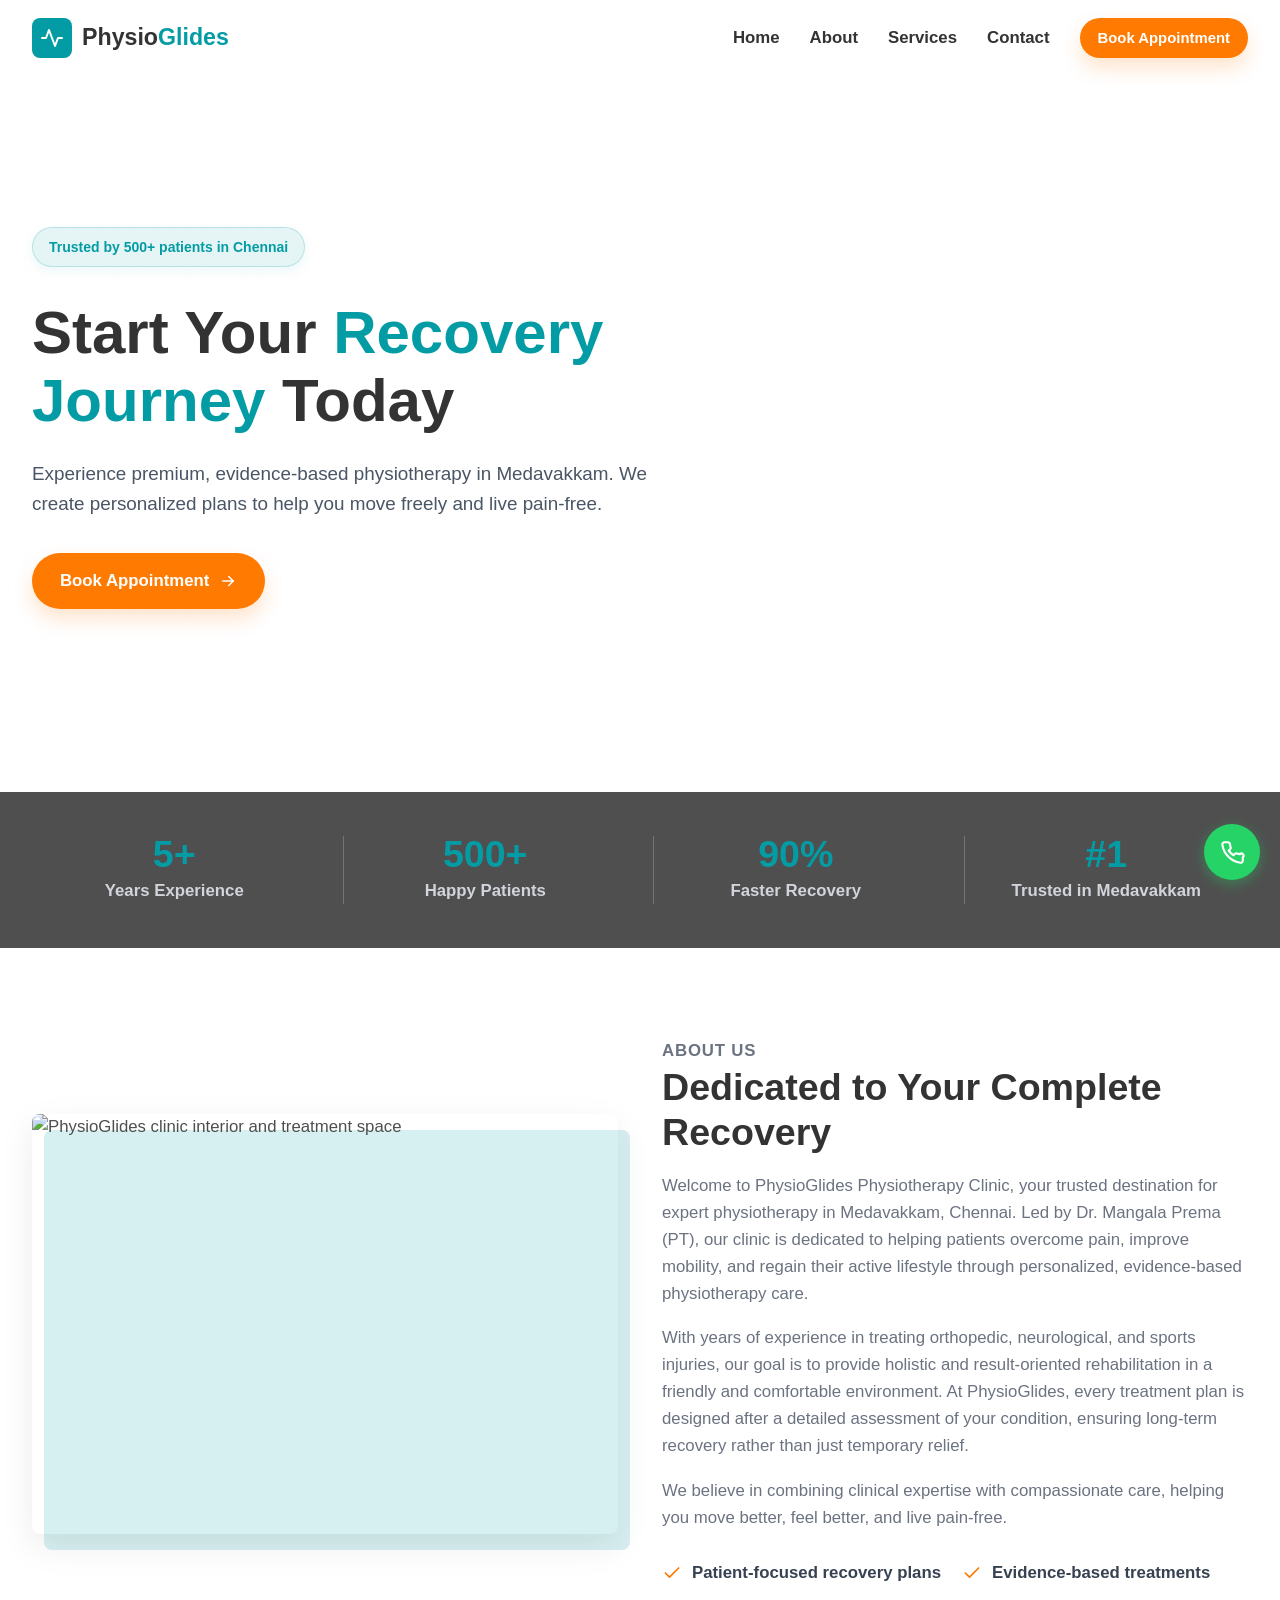
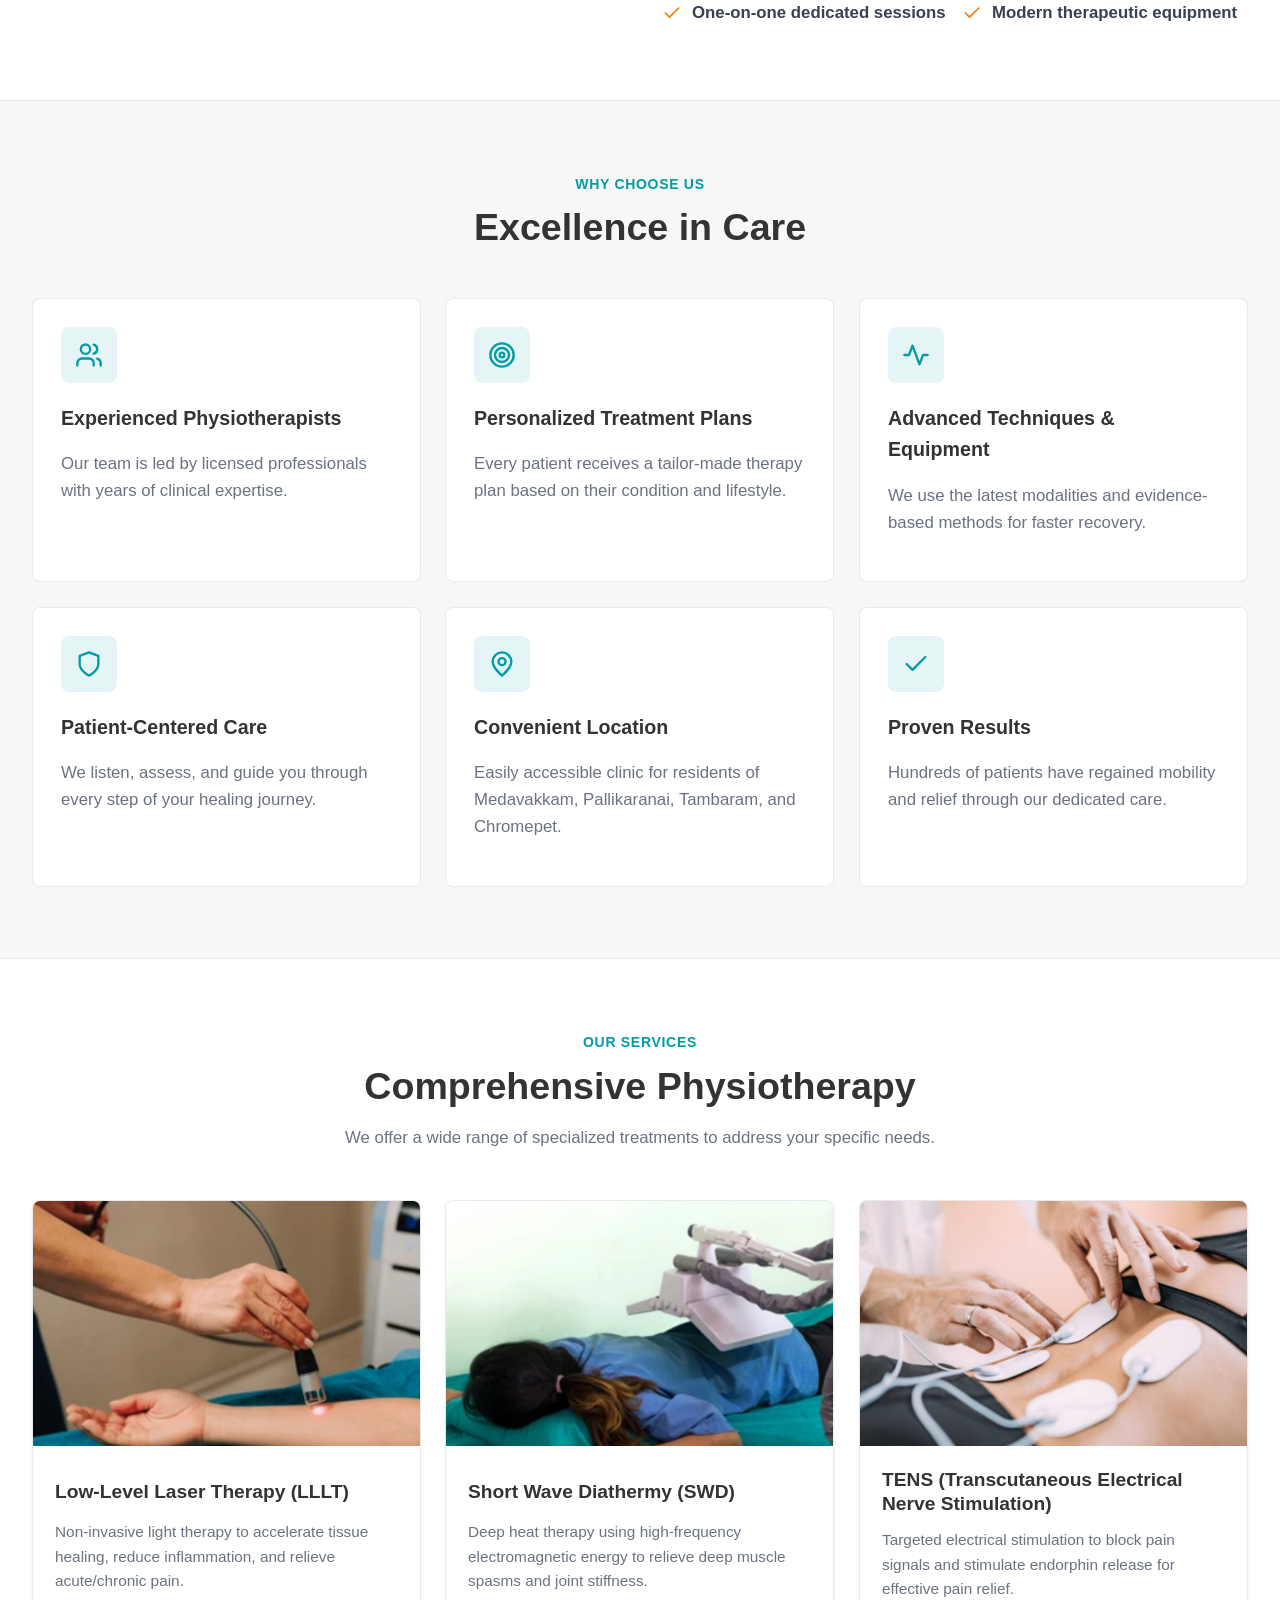
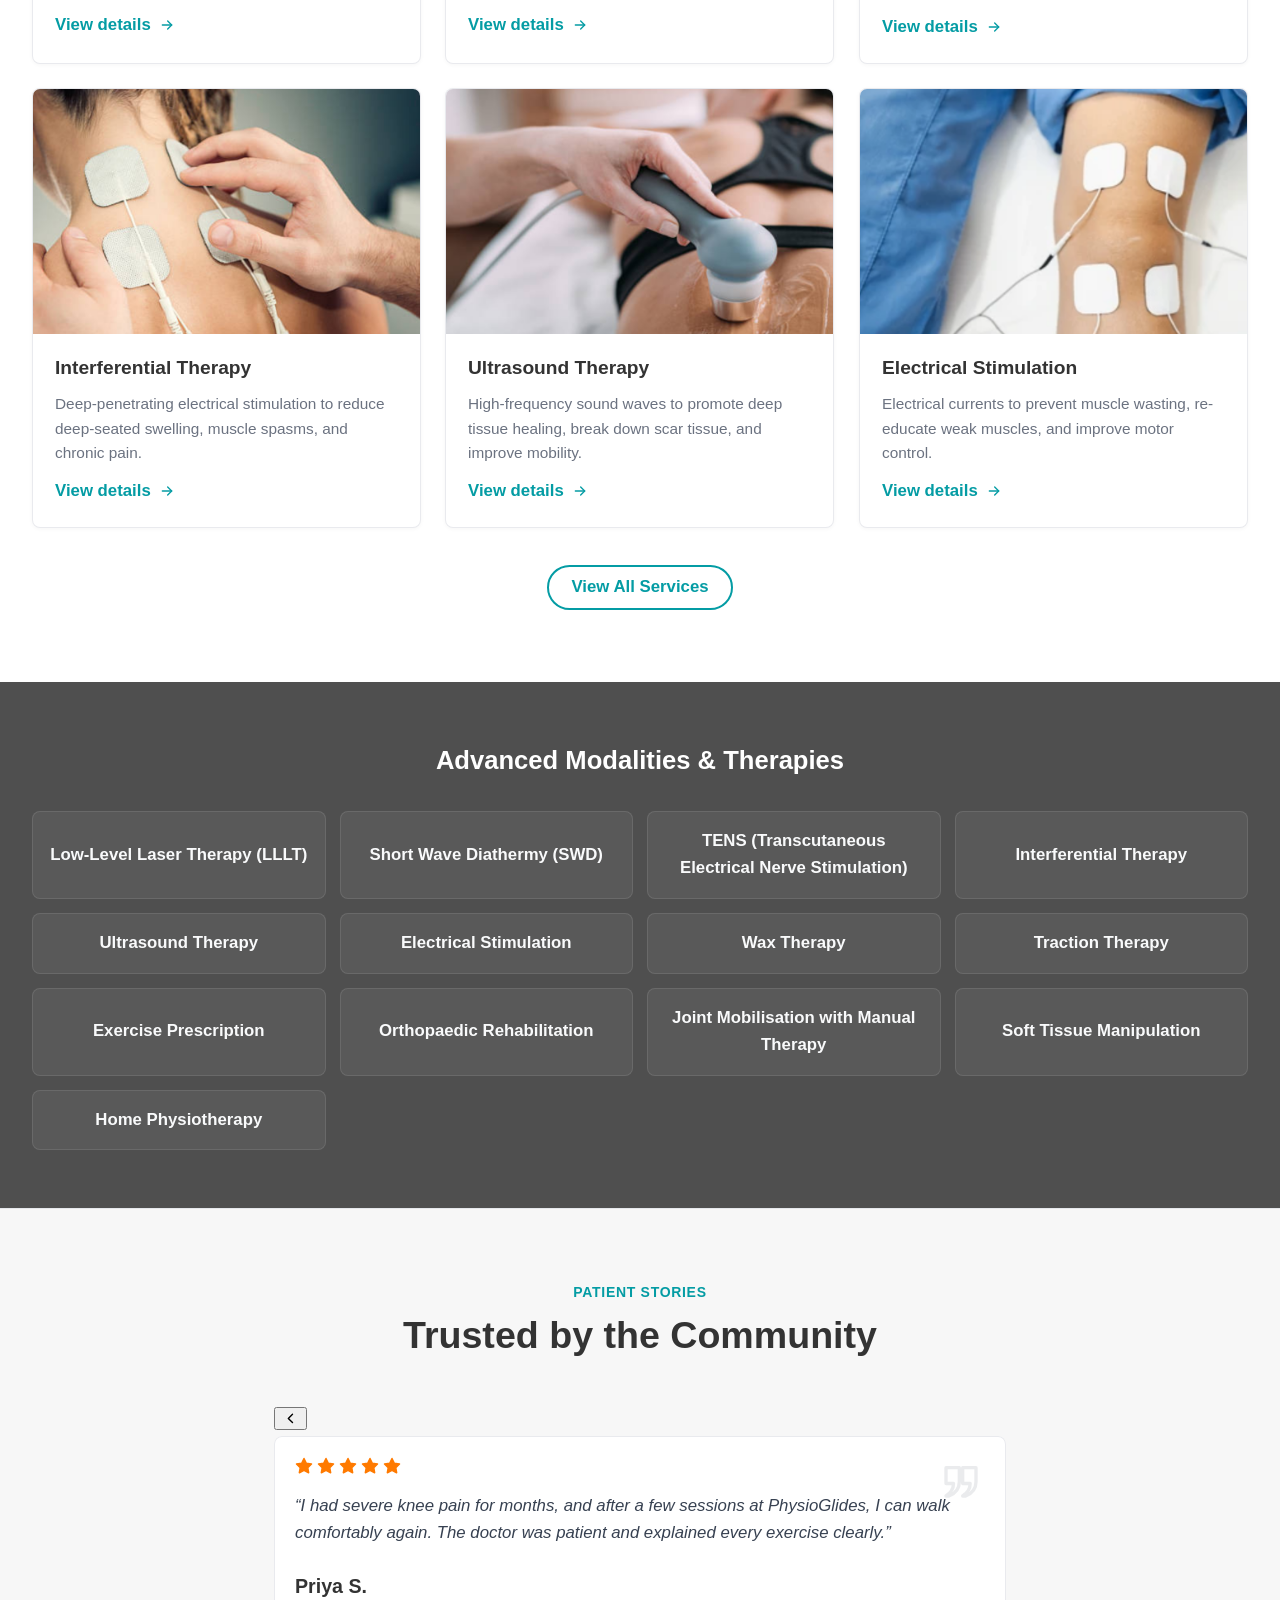
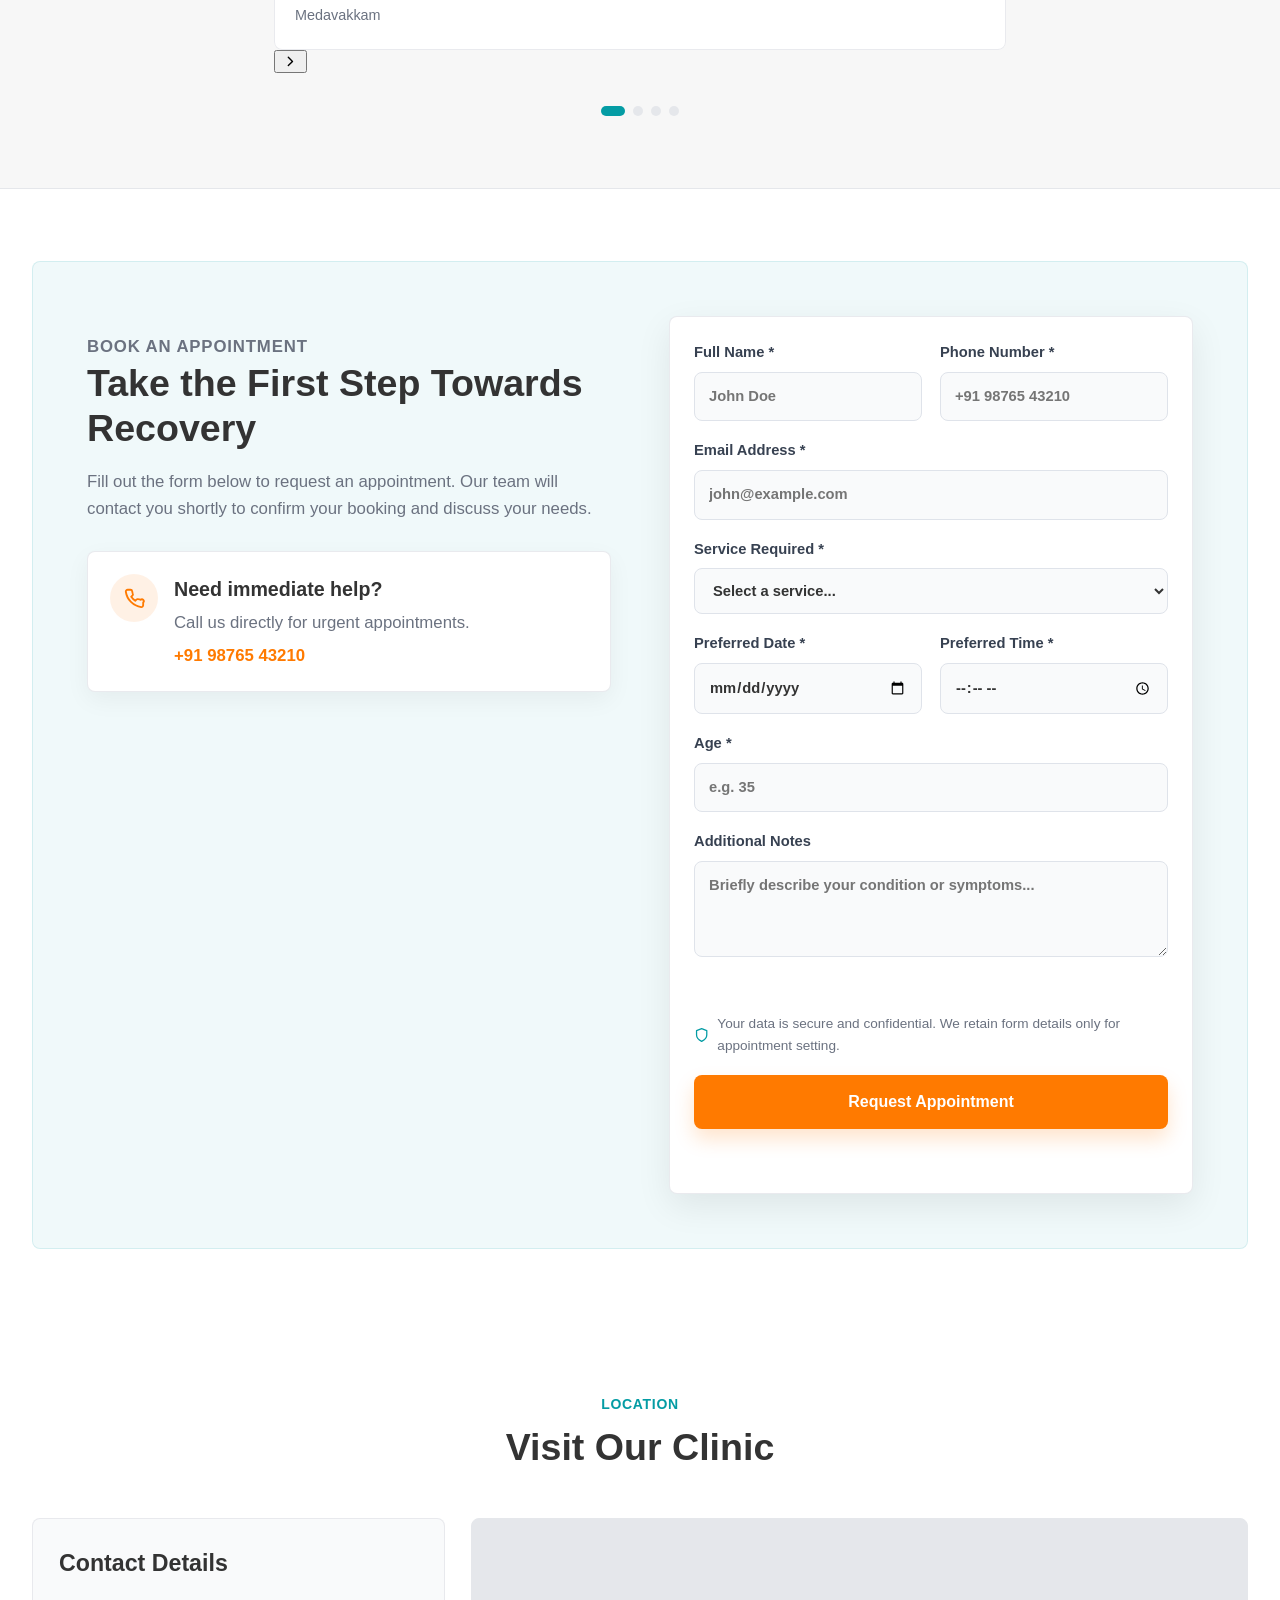
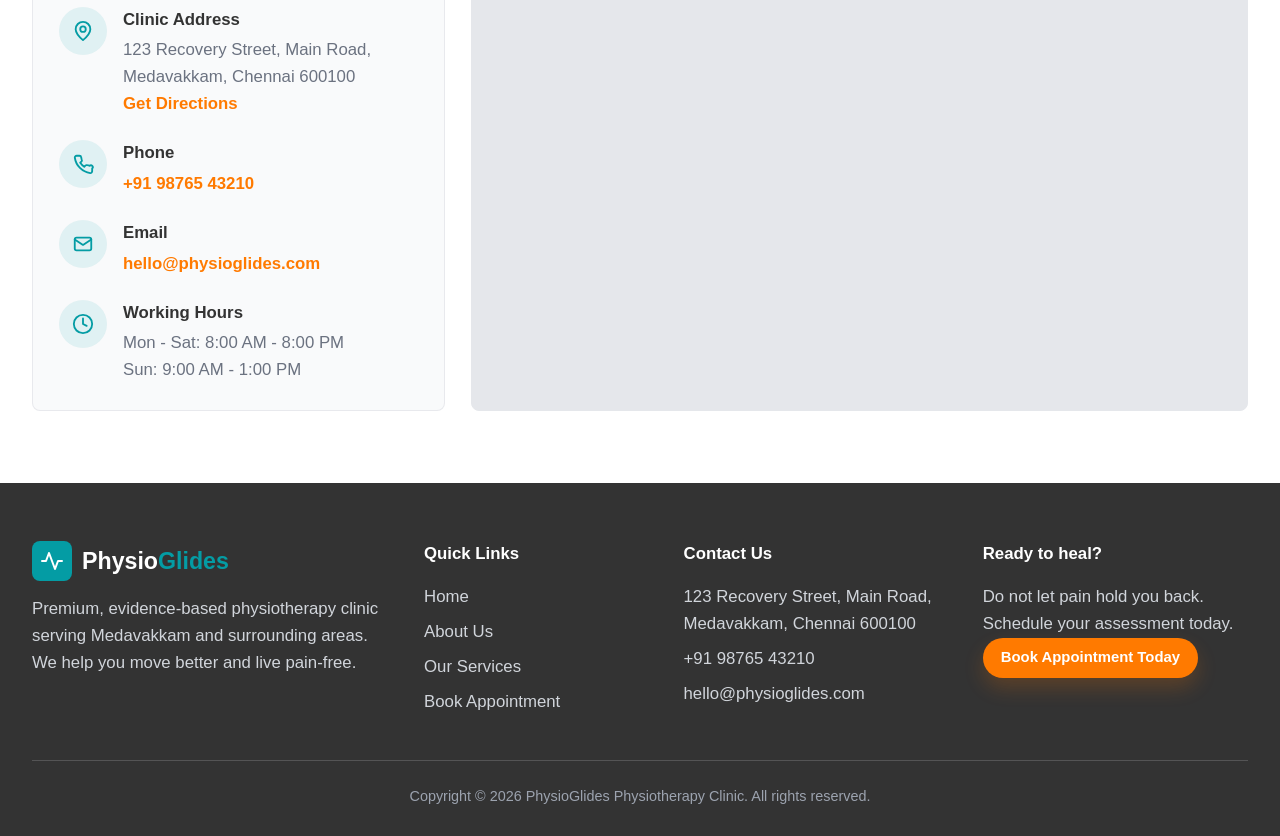
==== commit f18db947: "Convert physiotherapy clinic site to pure static frontend using EmailJS" ====
--- a/index.html
+++ b/index.html
@@ -8,86 +8,97 @@
       content="PhysioGlides is a premium physiotherapy clinic in Medavakkam, Chennai, offering evidence-based recovery plans, rehabilitation, and home physiotherapy."
     />
     <title>PhysioGlides Physiotherapy Clinic</title>
-    <link rel="stylesheet" href="styles.css" />
+    
+    <!-- Canonical URL -->
+    <link rel="canonical" href="https://physioglides.com/index.html" />
+
+    <!-- Open Graph Tags -->
+    <meta property="og:title" content="PhysioGlides Physiotherapy Clinic" />
+    <meta property="og:description" content="Premium evidence-based physiotherapy in Medavakkam, Chennai. Book your assessment today." />
+    <meta property="og:image" content="https://physioglides.com/assets/about-clinic.png" />
+    <meta property="og:url" content="https://physioglides.com/index.html" />
+    <meta property="og:type" content="business.business" />
+
+    <!-- Twitter Card Tags -->
+    <meta name="twitter:card" content="summary_large_image" />
+    <meta name="twitter:title" content="PhysioGlides Physiotherapy Clinic" />
+    <meta name="twitter:description" content="Evidence-based physical rehabilitation in Chennai." />
+    <meta name="twitter:image" content="https://physioglides.com/assets/about-clinic.png" />
+
+    <!-- Cache-Busted Stylesheet -->
+    <link rel="stylesheet" href="styles.css?v=1.0.1" />
+
+    <!-- EmailJS SDK -->
+    <script src="https://cdn.jsdelivr.net/npm/@emailjs/browser@4/dist/email.min.js"></script>
+
+    <!-- Cloudflare Turnstile API -->
+    <script src="https://challenges.cloudflare.com/turnstile/v0/api.js" defer></script>
+
+    <!-- JSON-LD LocalBusiness Schema -->
+    <script type="application/ld+json">
+    {
+      "@context": "https://schema.org",
+      "@type": "PhysiotherapyClinic",
+      "name": "PhysioGlides Physiotherapy Clinic",
+      "image": "https://physioglides.com/assets/about-clinic.png",
+      "@id": "https://physioglides.com/#clinic",
+      "url": "https://physioglides.com/index.html",
+      "telephone": "+919876543210",
+      "priceRange": "$$",
+      "address": {
+        "@type": "PostalAddress",
+        "streetAddress": "123 Recovery Street, Main Road",
+        "addressLocality": "Medavakkam",
+        "addressRegion": "Chennai",
+        "postalCode": "600100",
+        "addressCountry": "IN"
+      },
+      "geo": {
+        "@type": "GeoCoordinates",
+        "latitude": 12.935092,
+        "longitude": 80.180632
+      },
+      "openingHoursSpecification": [
+        {
+          "@type": "OpeningHoursSpecification",
+          "dayOfWeek": ["Monday", "Tuesday", "Wednesday", "Thursday", "Friday", "Saturday"],
+          "opens": "08:00",
+          "closes": "20:00"
+        },
+        {
+          "@type": "OpeningHoursSpecification",
+          "dayOfWeek": "Sunday",
+          "opens": "09:00",
+          "closes": "13:00"
+        }
+      ],
+      "sameAs": [
+        "https://maps.app.goo.gl/zJwZW7VdtLcvnzrq9"
+      ]
+    }
+    </script>
   </head>
   <body>
     <svg class="svg-sprite" aria-hidden="true">
-      <symbol id="icon-activity" viewBox="0 0 24 24">
-        <path d="M22 12h-4l-3 8-6-16-3 8H2" />
-      </symbol>
-      <symbol id="icon-arrow-right" viewBox="0 0 24 24">
-        <path d="M5 12h14" />
-        <path d="m13 6 6 6-6 6" />
-      </symbol>
-      <symbol id="icon-book" viewBox="0 0 24 24">
-        <path d="M4 19.5A2.5 2.5 0 0 1 6.5 17H20" />
-        <path d="M4 4.5A2.5 2.5 0 0 1 6.5 2H20v20H6.5A2.5 2.5 0 0 1 4 19.5z" />
-      </symbol>
-      <symbol id="icon-calendar" viewBox="0 0 24 24">
-        <path d="M8 2v4" />
-        <path d="M16 2v4" />
-        <path d="M3 10h18" />
-        <rect x="3" y="4" width="18" height="18" rx="2" />
-      </symbol>
-      <symbol id="icon-check" viewBox="0 0 24 24">
-        <path d="m20 6-11 11-5-5" />
-      </symbol>
-      <symbol id="icon-clock" viewBox="0 0 24 24">
-        <circle cx="12" cy="12" r="10" />
-        <path d="M12 6v6l4 2" />
-      </symbol>
-      <symbol id="icon-close" viewBox="0 0 24 24">
-        <path d="M18 6 6 18" />
-        <path d="m6 6 12 12" />
-      </symbol>
-      <symbol id="icon-mail" viewBox="0 0 24 24">
-        <rect x="3" y="5" width="18" height="14" rx="2" />
-        <path d="m3 7 9 6 9-6" />
-      </symbol>
-      <symbol id="icon-map" viewBox="0 0 24 24">
-        <path d="M20 10c0 5-8 12-8 12S4 15 4 10a8 8 0 1 1 16 0Z" />
-        <circle cx="12" cy="10" r="3" />
-      </symbol>
-      <symbol id="icon-menu" viewBox="0 0 24 24">
-        <path d="M4 6h16" />
-        <path d="M4 12h16" />
-        <path d="M4 18h16" />
-      </symbol>
-      <symbol id="icon-monitor" viewBox="0 0 24 24">
-        <rect x="3" y="4" width="18" height="12" rx="2" />
-        <path d="M8 20h8" />
-        <path d="M12 16v4" />
-      </symbol>
-      <symbol id="icon-phone" viewBox="0 0 24 24">
-        <path d="M22 16.92v3a2 2 0 0 1-2.18 2A19.8 19.8 0 0 1 3.09 5.18 2 2 0 0 1 5.06 3h3a2 2 0 0 1 2 1.72c.12.89.32 1.76.6 2.6a2 2 0 0 1-.45 2.11L9 10.64a16 16 0 0 0 4.36 4.36l1.21-1.21a2 2 0 0 1 2.11-.45c.84.28 1.71.48 2.6.6A2 2 0 0 1 22 16.92z" />
-      </symbol>
-      <symbol id="icon-quote" viewBox="0 0 24 24">
-        <path d="M3 21c3-2 4.5-4.5 4.5-7.5H3V4h8v8.5C11 16.6 8.7 19.5 4.8 21H3z" />
-        <path d="M13 21c3-2 4.5-4.5 4.5-7.5H13V4h8v8.5c0 4.1-2.3 7-6.2 8.5H13z" />
-      </symbol>
-      <symbol id="icon-shield" viewBox="0 0 24 24">
-        <path d="M12 22s8-4 8-10V5l-8-3-8 3v7c0 6 8 10 8 10z" />
-      </symbol>
-      <symbol id="icon-star" viewBox="0 0 24 24">
-        <path d="m12 2 3.1 6.3 6.9 1-5 4.9 1.2 6.8-6.2-3.3L5.8 21 7 14.2 2 9.3l6.9-1L12 2z" />
-      </symbol>
-      <symbol id="icon-target" viewBox="0 0 24 24">
-        <circle cx="12" cy="12" r="10" />
-        <circle cx="12" cy="12" r="6" />
-        <circle cx="12" cy="12" r="2" />
-      </symbol>
-      <symbol id="icon-users" viewBox="0 0 24 24">
-        <path d="M16 21v-2a4 4 0 0 0-4-4H6a4 4 0 0 0-4 4v2" />
-        <circle cx="9" cy="7" r="4" />
-        <path d="M22 21v-2a4 4 0 0 0-3-3.87" />
-        <path d="M16 3.13a4 4 0 0 1 0 7.75" />
-      </symbol>
-      <symbol id="icon-chevron-left" viewBox="0 0 24 24">
-        <path d="m15 18-6-6 6-6" />
-      </symbol>
-      <symbol id="icon-chevron-right" viewBox="0 0 24 24">
-        <path d="m9 18 6-6-6-6" />
-      </symbol>
+      <symbol id="icon-activity" viewBox="0 0 24 24"><path d="M22 12h-4l-3 8-6-16-3 8H2" /></symbol>
+      <symbol id="icon-arrow-right" viewBox="0 0 24 24"><path d="M5 12h14" /><path d="m13 6 6 6-6 6" /></symbol>
+      <symbol id="icon-book" viewBox="0 0 24 24"><path d="M4 19.5A2.5 2.5 0 0 1 6.5 17H20" /><path d="M4 4.5A2.5 2.5 0 0 1 6.5 2H20v20H6.5A2.5 2.5 0 0 1 4 19.5z" /></symbol>
+      <symbol id="icon-calendar" viewBox="0 0 24 24"><path d="M8 2v4" /><path d="M16 2v4" /><path d="M3 10h18" /><rect x="3" y="4" width="18" height="18" rx="2" /></symbol>
+      <symbol id="icon-check" viewBox="0 0 24 24"><path d="m20 6-11 11-5-5" /></symbol>
+      <symbol id="icon-clock" viewBox="0 0 24 24"><circle cx="12" cy="12" r="10" /><path d="M12 6v6l4 2" /></symbol>
+      <symbol id="icon-close" viewBox="0 0 24 24"><path d="M18 6 6 18" /><path d="m6 6 12 12" /></symbol>
+      <symbol id="icon-mail" viewBox="0 0 24 24"><rect x="3" y="5" width="18" height="14" rx="2" /><path d="m3 7 9 6 9-6" /></symbol>
+      <symbol id="icon-map" viewBox="0 0 24 24"><path d="M20 10c0 5-8 12-8 12S4 15 4 10a8 8 0 1 1 16 0Z" /><circle cx="12" cy="10" r="3" /></symbol>
+      <symbol id="icon-menu" viewBox="0 0 24 24"><path d="M4 6h16" /><path d="M4 12h16" /><path d="M4 18h16" /></symbol>
+      <symbol id="icon-monitor" viewBox="0 0 24 24"><rect x="3" y="4" width="18" height="12" rx="2" /><path d="M8 20h8" /><path d="M12 16v4" /></symbol>
+      <symbol id="icon-phone" viewBox="0 0 24 24"><path d="M22 16.92v3a2 2 0 0 1-2.18 2A19.8 19.8 0 0 1 3.09 5.18 2 2 0 0 1 5.06 3h3a2 2 0 0 1 2 1.72c.12.89.32 1.76.6 2.6a2 2 0 0 1-.45 2.11L9 10.64a16 16 0 0 0 4.36 4.36l1.21-1.21a2 2 0 0 1 2.11-.45c.84.28 1.71.48 2.6.6A2 2 0 0 1 22 16.92z" /></symbol>
+      <symbol id="icon-quote" viewBox="0 0 24 24"><path d="M3 21c3-2 4.5-4.5 4.5-7.5H3V4h8v8.5C11 16.6 8.7 19.5 4.8 21H3z" /><path d="M13 21c3-2 4.5-4.5 4.5-7.5H13V4h8v8.5c0 4.1-2.3 7-6.2 8.5H13z" /></symbol>
+      <symbol id="icon-shield" viewBox="0 0 24 24"><path d="M12 22s8-4 8-10V5l-8-3-8 3v7c0 6 8 10 8 10z" /></symbol>
+      <symbol id="icon-star" viewBox="0 0 24 24"><path d="m12 2 3.1 6.3 6.9 1-5 4.9 1.2 6.8-6.2-3.3L5.8 21 7 14.2 2 9.3l6.9-1L12 2z" /></symbol>
+      <symbol id="icon-target" viewBox="0 0 24 24"><circle cx="12" cy="12" r="10" /><circle cx="12" cy="12" r="6" /><circle cx="12" cy="12" r="2" /></symbol>
+      <symbol id="icon-users" viewBox="0 0 24 24"><path d="M16 21v-2a4 4 0 0 0-4-4H6a4 4 0 0 0-4 4v2" /><circle cx="9" cy="7" r="4" /><path d="M22 21v-2a4 4 0 0 0-3-3.87" /><path d="M16 3.13a4 4 0 0 1 0 7.75" /></symbol>
+      <symbol id="icon-chevron-left" viewBox="0 0 24 24"><path d="m15 18-6-6 6-6" /></symbol>
+      <symbol id="icon-chevron-right" viewBox="0 0 24 24"><path d="m9 18 6-6-6-6" /></symbol>
     </svg>
 
     <header class="site-header" data-header>
@@ -122,7 +133,10 @@
 
     <main>
       <section class="hero" id="home">
-        <img class="hero-bg-anim" src="assets/mission-bg.png" alt="PhysioGlides clinic treatment and healing room background" />
+        <picture>
+          <source srcset="assets/mission-bg.webp" type="image/webp">
+          <img class="hero-bg-anim" src="assets/mission-bg.png" alt="PhysioGlides clinic treatment and healing room background" />
+        </picture>
         <div class="hero-overlay"></div>
         <div class="container hero-content">
           <p class="eyebrow fade-in-up delay-1">Trusted by 500+ patients in Chennai</p>
@@ -151,7 +165,10 @@
         <div class="container split">
           <div class="image-stack reveal-on-scroll">
             <span></span>
-            <img src="assets/about-clinic.png" alt="PhysioGlides clinic interior and treatment space" />
+            <picture>
+              <source srcset="assets/about-clinic.webp" type="image/webp">
+              <img src="assets/about-clinic.png" alt="PhysioGlides clinic interior and treatment space" width="600" height="420" />
+            </picture>
           </div>
           <div class="section-copy reveal-on-scroll">
             <p class="section-kicker">About Us</p>
@@ -333,23 +350,28 @@
           </div>
 
           <form class="appointment-form" data-appointment-form novalidate>
+            <!-- Honeypot anti-spam (hidden from users) -->
+            <div style="display:none; position:absolute; left:-9999px;">
+              <input type="text" name="website_url" tabindex="-1" autocomplete="off">
+            </div>
+
             <div class="form-row">
-              <label>
+              <label for="form-name">
                 <span>Full Name *</span>
-                <input type="text" name="name" placeholder="John Doe" required />
+                <input type="text" id="form-name" name="name" placeholder="John Doe" required />
               </label>
-              <label>
+              <label for="form-phone">
                 <span>Phone Number *</span>
-                <input type="tel" name="phone" placeholder="+91 98765 43210" required pattern="[-0-9+() ]{10,15}" />
+                <input type="tel" id="form-phone" name="phone" placeholder="+91 98765 43210" required />
               </label>
             </div>
-            <label>
+            <label for="form-email">
               <span>Email Address *</span>
-              <input type="email" name="email" placeholder="john@example.com" required />
+              <input type="email" id="form-email" name="email" placeholder="john@example.com" required />
             </label>
-            <label>
+            <label for="form-service">
               <span>Service Required *</span>
-              <select name="service" required>
+              <select id="form-service" name="service" required>
                 <option value="">Select a service...</option>
                 <option>Low-Level Laser Therapy (LLLT)</option>
                 <option>Short Wave Diathermy (SWD)</option>
@@ -368,24 +390,31 @@
               </select>
             </label>
             <div class="form-row">
-              <label>
+              <label for="form-date">
                 <span>Preferred Date *</span>
-                <input type="date" name="date" required />
+                <input type="date" id="form-date" name="date" required />
               </label>
-              <label>
+              <label for="form-time">
                 <span>Preferred Time *</span>
-                <input type="time" name="time" required />
+                <input type="time" id="form-time" name="time" required />
               </label>
             </div>
-            <label>
+            <label for="form-age">
               <span>Age *</span>
-              <input type="number" name="age" min="1" max="120" placeholder="e.g. 35" required />
+              <input type="number" id="form-age" name="age" min="1" max="120" placeholder="e.g. 35" required />
             </label>
-            <label>
+            <label for="form-notes">
               <span>Additional Notes</span>
-              <textarea name="notes" rows="3" placeholder="Briefly describe your condition or symptoms..."></textarea>
+              <textarea id="form-notes" name="notes" rows="3" placeholder="Briefly describe your condition or symptoms..."></textarea>
             </label>
-            <p class="form-note"><svg><use href="#icon-shield"></use></svg>Your data is secure and confidential.</p>
+            
+            <!-- Cloudflare Turnstile Verification widget -->
+            <div class="cf-turnstile" data-sitekey="YOUR_TURNSTILE_SITE_KEY" data-theme="light" style="margin: 10px 0;"></div>
+
+            <p class="form-note">
+              <svg><use href="#icon-shield"></use></svg>
+              <span>Your data is secure and confidential. We retain form details only for appointment setting.</span>
+            </p>
             <button class="btn btn-primary btn-submit" type="submit">Request Appointment</button>
             <p class="form-status" role="status" aria-live="polite" data-form-status></p>
           </form>
@@ -480,11 +509,11 @@
         </div>
       </div>
       <div class="container footer-bottom">
-        <span>Copyright <span data-year></span> PhysioGlides Physiotherapy Clinic. All rights reserved.</span>
+        <span>Copyright &copy; <span data-year></span> PhysioGlides Physiotherapy Clinic. All rights reserved.</span>
       </div>
     </footer>
 
-    <a class="whatsapp" href="#contact" aria-label="Chat on WhatsApp">
+    <a class="whatsapp" href="https://wa.me/919876543210" target="_blank" rel="noreferrer" aria-label="Chat on WhatsApp">
       <svg><use href="#icon-phone"></use></svg>
     </a>
 
@@ -495,6 +524,7 @@
       <div data-dialog-content></div>
     </dialog>
 
-    <script src="script.js"></script>
+    <!-- Cache-Busted Javascript -->
+    <script src="script.js?v=1.0.1"></script>
   </body>
 </html>
--- a/styles.css
+++ b/styles.css
@@ -38,6 +38,7 @@
 img {
   display: block;
   max-width: 100%;
+  height: auto;
 }
 
 a {
@@ -76,13 +77,14 @@
   overflow: hidden;
 }
 
+/* Default Mobile-First Spacing */
 .container {
-  width: min(100% - 32px, 1180px);
+  width: min(100% - 16px, 1180px);
   margin: 0 auto;
 }
 
 .section {
-  padding: 72px 0;
+  padding: 58px 0;
   scroll-margin-top: 92px;
 }
 
@@ -107,7 +109,7 @@
 .location h2 {
   margin: 0;
   color: var(--ink);
-  font-size: 2rem;
+  font-size: 2.25rem;
   line-height: 1.2;
 }
 
@@ -173,6 +175,7 @@
   font-size: 1.05rem;
 }
 
+/* Header & Navigation */
 .site-header {
   position: fixed;
   inset: 0 0 auto;
@@ -205,8 +208,8 @@
 
 .brand-mark {
   display: inline-grid;
-  width: 40px;
-  height: 40px;
+  width: 36px;
+  height: 36px;
   place-items: center;
   color: var(--white);
   background: var(--teal);
@@ -219,7 +222,7 @@
 }
 
 .brand-name {
-  font-size: 1.45rem;
+  font-size: 1.1rem;
   font-weight: 800;
   line-height: 1;
 }
@@ -298,13 +301,14 @@
   margin-top: 6px;
 }
 
+/* Hero Section */
 .hero {
   position: relative;
   display: flex;
-  min-height: 88vh;
-  align-items: center;
+  min-height: 760px;
+  align-items: flex-start;
   overflow: hidden;
-  padding: 120px 0 76px;
+  padding: 118px 0 76px;
   isolation: isolate;
 }
 
@@ -319,16 +323,16 @@
   width: 100%;
   height: 100%;
   object-fit: cover;
-  object-position: 58% center;
+  object-position: 64% center;
 }
 
 .hero-overlay {
   z-index: -1;
-  background: linear-gradient(90deg, rgba(255, 255, 255, 0.97) 0%, rgba(255, 255, 255, 0.82) 54%, rgba(255, 255, 255, 0.25) 100%);
+  background: linear-gradient(180deg, rgba(255, 255, 255, 0.98) 0%, rgba(255, 255, 255, 0.9) 56%, rgba(255, 255, 255, 0.5) 100%);
 }
 
 .hero-content {
-  width: min(100% - 32px, 1180px);
+  width: min(100% - 16px, 1180px);
 }
 
 .hero-content .eyebrow {
@@ -346,7 +350,7 @@
   max-width: 720px;
   margin: 22px 0 24px;
   color: var(--ink);
-  font-size: 3rem;
+  font-size: 2.25rem;
   line-height: 1.13;
 }
 
@@ -358,16 +362,17 @@
   max-width: 620px;
   margin: 0 0 34px;
   color: #4a5565;
-  font-size: 1.18rem;
-}
-
+  font-size: 1.05rem;
+}
+
+/* Page Hero */
 .page-hero {
   position: relative;
   display: grid;
-  min-height: 620px;
+  min-height: 560px;
   place-items: center;
   overflow: hidden;
-  padding: 130px 0 80px;
+  padding: 118px 0 80px;
   text-align: center;
   isolation: isolate;
 }
@@ -398,7 +403,7 @@
 .page-title h1 {
   margin: 0;
   color: #1b1c1c;
-  font-size: 2.65rem;
+  font-size: 2.35rem;
   line-height: 1.18;
 }
 
@@ -410,7 +415,7 @@
 }
 
 .page-title {
-  padding: 132px 0 64px;
+  padding: 112px 0 64px;
   background: #fff4ea;
   text-align: center;
 }
@@ -430,6 +435,7 @@
   color: var(--teal);
 }
 
+/* Statistics Grid */
 .stats {
   position: relative;
   z-index: 1;
@@ -440,7 +446,7 @@
 
 .stats-grid {
   display: grid;
-  grid-template-columns: repeat(2, 1fr);
+  grid-template-columns: 1fr;
   gap: 26px;
   text-align: center;
 }
@@ -453,7 +459,7 @@
 
 .stats-grid strong {
   color: var(--teal);
-  font-size: 2.35rem;
+  font-size: 2rem;
   line-height: 1;
 }
 
@@ -462,6 +468,7 @@
   font-weight: 650;
 }
 
+/* Layout Splits & Grids */
 .split {
   display: grid;
   grid-template-columns: 1fr;
@@ -484,7 +491,7 @@
   position: relative;
   z-index: 1;
   width: 100%;
-  height: 420px;
+  height: 340px;
   object-fit: cover;
   border-radius: 8px;
   box-shadow: var(--shadow);
@@ -629,6 +636,7 @@
   color: var(--muted);
 }
 
+/* Call to Action Banner */
 .dark-cta {
   padding: 82px 0;
   color: var(--white);
@@ -649,10 +657,7 @@
   font-size: 1.08rem;
 }
 
-.services-page {
-  background: var(--white);
-}
-
+/* Services Directory Page toolbar */
 .service-toolbar {
   display: flex;
   justify-content: flex-start;
@@ -765,6 +770,7 @@
   font-size: 1.6rem;
 }
 
+/* Modality Badges */
 .therapy-grid {
   display: grid;
   grid-template-columns: repeat(2, 1fr);
@@ -793,9 +799,10 @@
   box-shadow: 0 4px 20px rgba(4, 156, 164, 0.15);
 }
 
+/* Testimonial slider setup */
 .testimonial-card {
   position: relative;
-  padding: 30px;
+  padding: 20px;
 }
 
 .testimonial-card .quote {
@@ -834,13 +841,12 @@
   font-size: 0.9rem;
 }
 
-/* Testimonial Slider / Carousel */
 .testimonial-slider-container {
   position: relative;
   width: 100%;
   max-width: 860px;
   margin: 0 auto;
-  padding: 0 64px;
+  padding: 0;
   box-sizing: border-box;
 }
 
@@ -863,49 +869,10 @@
   box-sizing: border-box;
 }
 
-/* Slider Navigation Arrows */
 .slider-arrow {
-  position: absolute;
-  top: 50%;
-  transform: translateY(-50%);
-  z-index: 10;
-  display: inline-flex;
-  align-items: center;
-  justify-content: center;
-  width: 48px;
-  height: 48px;
-  border-radius: 50%;
-  background: var(--white);
-  border: 1px solid var(--line);
-  color: var(--teal);
-  box-shadow: 0 4px 12px rgba(0, 0, 0, 0.05);
-  transition: background-color 0.25s ease, color 0.25s ease, border-color 0.25s ease, transform 0.25s ease, box-shadow 0.25s ease;
-}
-
-.slider-arrow:hover,
-.slider-arrow:focus-visible {
-  background: var(--teal);
-  border-color: var(--teal);
-  color: var(--white);
-  box-shadow: 0 6px 16px rgba(4, 156, 164, 0.25);
-  transform: translateY(-50%) scale(1.05);
-}
-
-.slider-arrow.prev {
-  left: 0;
-}
-
-.slider-arrow.next {
-  right: 0;
-}
-
-.slider-arrow svg {
-  width: 20px;
-  height: 20px;
-  stroke-width: 2.5;
-}
-
-/* Slider Dots Indicator */
+  display: none;
+}
+
 .slider-dots {
   display: flex;
   justify-content: center;
@@ -934,22 +901,12 @@
   background-color: var(--teal);
 }
 
-/* Responsiveness for Slider */
-@media (max-width: 767px) {
-  .testimonial-slider-container {
-    padding: 0;
-  }
-  
-  .slider-arrow {
-    display: none;
-  }
-}
-
+/* Booking Form Elements */
 .booking-panel {
   display: grid;
   grid-template-columns: 1fr;
   gap: 38px;
-  padding: 28px;
+  padding: 20px;
   background: rgba(4, 156, 164, 0.06);
   border: 1px solid rgba(4, 156, 164, 0.12);
   border-radius: 8px;
@@ -957,6 +914,7 @@
 
 .urgent-box {
   display: flex;
+  align-items: flex-start;
   gap: 16px;
   margin-top: 28px;
   padding: 22px;
@@ -994,7 +952,7 @@
 .appointment-form {
   display: grid;
   gap: 18px;
-  padding: 24px;
+  padding: 20px;
   box-shadow: var(--shadow);
 }
 
@@ -1072,6 +1030,15 @@
   font-weight: 800;
 }
 
+/* Validation Feedback CSS */
+.error-message {
+  color: #dc2626;
+  font-size: 0.85rem;
+  font-weight: 600;
+  margin-top: 4px;
+}
+
+/* Contact & Map layout */
 .location-grid {
   display: grid;
   grid-template-columns: 1fr;
@@ -1079,7 +1046,7 @@
 }
 
 .contact-card {
-  padding: 26px;
+  padding: 20px;
   background: #f9fafb;
 }
 
@@ -1090,6 +1057,7 @@
 
 .contact-row {
   display: flex;
+  align-items: flex-start;
   gap: 16px;
   margin-top: 22px;
 }
@@ -1125,6 +1093,7 @@
   border: 0;
 }
 
+/* Footer layout */
 .footer {
   color: #d1d5db;
   background: var(--ink);
@@ -1176,8 +1145,8 @@
 
 .whatsapp {
   position: fixed;
-  right: 20px;
-  bottom: 20px;
+  right: 16px;
+  bottom: 16px;
   z-index: 45;
   display: grid;
   width: 56px;
@@ -1201,6 +1170,7 @@
   height: 26px;
 }
 
+/* Service Detail Dialogue */
 .service-dialog {
   width: min(92vw, 760px);
   padding: 0;
@@ -1287,8 +1257,7 @@
   margin-top: 3px;
 }
 
-/* --- ANIMATIONS & DYNAMIC EFFECTS --- */
-
+/* Animations */
 @keyframes fadeInUp {
   from {
     opacity: 0;
@@ -1324,7 +1293,6 @@
   transform-origin: center center;
 }
 
-/* Scroll Triggered Animations */
 .reveal-on-scroll {
   opacity: 0;
   transform: translateY(24px);
@@ -1338,7 +1306,6 @@
   transform: translateY(0);
 }
 
-/* staggered reveal for lists/grids */
 .reveal-active:nth-child(2) { transition-delay: 0.12s; }
 .reveal-active:nth-child(3) { transition-delay: 0.24s; }
 .reveal-active:nth-child(4) { transition-delay: 0.36s; }
@@ -1347,26 +1314,34 @@
 
 
 /* ==========================================================================
-   MEDIA QUERIES (MOBILE-FIRST FROM 368px TO 4K SCREENS)
+   MEDIA QUERIES (MOBILE-FIRST SCALING OVERRIDES)
    ========================================================================== */
 
-/* 1. Mobile Small Widths (default styles handle up to 367px) */
-
-/* 2. Small Mobile / Landscape Breakpoint (min 368px to 4k) */
+/* 2. Small Mobile / Landscape Breakpoint (min-width: 368px) */
 @media (min-width: 368px) {
   .container {
     width: min(100% - 24px, 1180px);
   }
-}
-
-/* 3. Phablet / Large Mobile Breakpoint (min 420px to 4k) */
+  .brand-mark {
+    width: 40px;
+    height: 40px;
+  }
+  .brand-name {
+    font-size: 1.25rem;
+  }
+  .hero h1 {
+    font-size: 2.55rem;
+  }
+}
+
+/* 3. Phablet Breakpoint (min-width: 420px) */
 @media (min-width: 420px) {
   .container {
     width: min(100% - 32px, 1180px);
   }
 }
 
-/* 4. Small Tablet Breakpoint (min 576px to 4k) */
+/* 4. Small Tablet Breakpoint (min-width: 576px) */
 @media (min-width: 576px) {
   .check-list,
   .form-row,
@@ -1386,15 +1361,23 @@
   }
 }
 
-/* 5. Tablet Breakpoint (min 640px to 4k) */
+/* 5. Medium Tablet Breakpoint (min-width: 640px) */
 @media (min-width: 640px) {
   .container {
     width: min(100% - 48px, 1180px);
   }
 }
 
-/* 6. Desktop Nav & Standard Screen (min 768px to 4k) */
+/* 6. Desktop Mode (min-width: 768px) */
 @media (min-width: 768px) {
+  .section {
+    padding: 72px 0;
+  }
+  
+  .brand-name {
+    font-size: 1.45rem;
+  }
+  
   .desktop-nav {
     display: flex;
   }
@@ -1404,16 +1387,56 @@
     display: none;
   }
 
+  .hero {
+    min-height: 88vh;
+    align-items: center;
+    padding-top: 120px;
+  }
+
+  .hero img {
+    object-position: 58% center;
+  }
+
+  .hero-overlay {
+    background: linear-gradient(90deg, rgba(255, 255, 255, 0.97) 0%, rgba(255, 255, 255, 0.82) 54%, rgba(255, 255, 255, 0.25) 100%);
+  }
+
   .hero h1 {
     font-size: 3.75rem;
   }
 
+  .hero-copy {
+    font-size: 1.18rem;
+  }
+
+  .page-hero {
+    min-height: 620px;
+    padding-top: 130px;
+  }
+
+  .page-hero h1,
+  .page-title h1 {
+    font-size: 2.65rem;
+  }
+
+  .page-title {
+    padding-top: 132px;
+  }
+
   .stats-grid {
     grid-template-columns: repeat(4, 1fr);
   }
 
   .stats-grid div + div {
     border-left: 1px solid rgba(209, 213, 219, 0.28);
+  }
+
+  .stats-grid strong {
+    font-size: 2.35rem;
+  }
+
+  .image-stack img {
+    height: 420px;
   }
 
   .section-heading h2,
@@ -1422,12 +1445,37 @@
     font-size: 2.35rem;
   }
 
+  .testimonial-slider-container {
+    padding: 0 64px;
+  }
+
+  .slider-arrow {
+    display: inline-flex;
+  }
+
+  .booking-panel {
+    padding: 28px;
+  }
+
+  .appointment-form {
+    padding: 24px;
+  }
+
+  .contact-card {
+    padding: 26px;
+  }
+
   .footer-grid {
     grid-template-columns: 1.35fr 0.85fr 1fr 1fr;
   }
-}
-
-/* 7. Large Desktop Breakpoint (min 960px to 4k) */
+
+  .whatsapp {
+    right: 20px;
+    bottom: 20px;
+  }
+}
+
+/* 7. Large Desktop Breakpoint (min-width: 960px) */
 @media (min-width: 960px) {
   .split,
   .booking-panel,
@@ -1455,7 +1503,7 @@
   }
 }
 
-/* 8. Widescreen Desktop Breakpoint (min 1200px to 4k) */
+/* 8. Widescreen Desktop Breakpoint (min-width: 1200px) */
 @media (min-width: 1200px) {
   .container {
     width: min(100% - 64px, 1280px);
@@ -1465,138 +1513,113 @@
   }
 }
 
-/* 9. QHD / 2K Screens Breakpoint (min 2560px to 4k) */
+/* 9. QHD / 2K Screens Breakpoint (min-width: 2560px) { ... handled ... } */
 @media (min-width: 2560px) {
   :root {
     --shadow: 0 16px 45px rgba(0, 0, 0, 0.09);
   }
-
   .container {
     width: min(100% - 120px, 1800px);
   }
-
   body {
     font-size: 1.18rem;
     line-height: 1.65;
   }
-
   .section {
     padding: 96px 0;
   }
-
   .hero {
     min-height: 75vh;
   }
-
   .hero h1 {
     font-size: 5rem;
     max-width: 960px;
   }
-
   .hero-copy {
     font-size: 1.4rem;
     max-width: 780px;
   }
-
   .page-hero {
     min-height: 700px;
     padding-top: 160px;
   }
-
   .page-hero h1,
   .page-title h1 {
     font-size: 3.8rem;
   }
-
   .page-hero p:not(.section-kicker) {
     font-size: 1.38rem;
     max-width: 920px;
   }
-
   .section-heading h2,
   .section-copy h2,
   .location h2 {
     font-size: 3.2rem;
   }
-
   .image-stack img {
     height: 520px;
   }
 }
 
-/* 10. UHD / 4K Screens Breakpoint (min 3840px to 4k) */
+/* 10. UHD / 4K Screens Breakpoint (min-width: 3840px) */
 @media (min-width: 3840px) {
   .container {
     width: min(100% - 240px, 2400px);
   }
-
   body {
     font-size: 1.45rem;
     line-height: 1.75;
   }
-
   .section {
     padding: 130px 0;
   }
-
   .hero {
     min-height: 60vh;
     padding-top: 200px;
   }
-
   .hero h1 {
     font-size: 6.8rem;
     max-width: 1300px;
     margin-bottom: 32px;
   }
-
   .hero-copy {
     font-size: 1.9rem;
     max-width: 1000px;
     margin-bottom: 48px;
   }
-
   .page-hero {
     min-height: 800px;
     padding-top: 220px;
   }
-
   .page-hero h1,
   .page-title h1 {
     font-size: 5rem;
   }
-
   .page-hero p:not(.section-kicker) {
     font-size: 1.85rem;
     max-width: 1200px;
   }
-
   .section-heading h2,
   .section-copy h2,
   .location h2 {
     font-size: 4.5rem;
   }
-
   .btn-large {
     min-height: 72px;
     padding: 20px 40px;
     font-size: 1.35rem;
   }
-
   .image-stack img {
     height: 640px;
   }
-
   .feature-card {
     padding: 40px;
   }
-
   .feature-card span {
     width: 72px;
     height: 72px;
     border-radius: 12px;
   }
-
   .feature-card span svg {
     width: 36px;
     height: 36px;
@@ -1604,97 +1627,29 @@
 }
 
 /* ==========================================================================
-   LEGACY OVERRIDES (PRESERVING BASE MOBILE LAYOUT FOR MAX-WIDTH)
+   ACCESSIBILITY KEYBOARD NAVIGATION FOCUS & REDUCED MOTION SUPPORT
    ========================================================================== */
-@media (max-width: 767px) {
-  .brand-name {
-    font-size: 1.25rem;
-  }
-
-  .hero {
-    min-height: 760px;
-    align-items: flex-start;
-    padding-top: 118px;
-  }
-
-  .hero img {
-    object-position: 64% center;
-  }
-
-  .hero-overlay {
-    background: linear-gradient(180deg, rgba(255, 255, 255, 0.98) 0%, rgba(255, 255, 255, 0.9) 56%, rgba(255, 255, 255, 0.5) 100%);
-  }
-
-  .hero h1 {
-    font-size: 2.55rem;
-  }
-
-  .page-hero {
-    min-height: 560px;
-    padding-top: 118px;
-  }
-
-  .page-hero h1,
-  .page-title h1 {
-    font-size: 2.35rem;
-  }
-
-  .page-title {
-    padding-top: 112px;
-  }
-
-  .hero-copy {
-    font-size: 1.05rem;
-  }
-
-  .section {
-    padding: 58px 0;
-  }
-
-  .stats-grid strong {
-    font-size: 2rem;
-  }
-
-  .image-stack img {
-    height: 340px;
-  }
-
-  .booking-panel,
-  .appointment-form,
-  .contact-card {
-    padding: 20px;
-  }
-
-  .whatsapp {
-    right: 16px;
-    bottom: 16px;
-  }
-}
-
-@media (max-width: 367px) {
-  .container {
-    width: min(100% - 16px, 1180px);
-  }
-
-  .brand-mark {
-    width: 36px;
-    height: 36px;
-  }
-
-  .brand-name {
-    font-size: 1.1rem;
-  }
-
-  .hero h1 {
-    font-size: 2.25rem;
-  }
-
-  .stats-grid {
-    grid-template-columns: 1fr;
-  }
-
-  .urgent-box,
-  .contact-row {
-    align-items: flex-start;
-  }
-}
+
+/* Visible Focus Outline Rings */
+a:focus-visible,
+button:focus-visible,
+input:focus-visible,
+select:focus-visible,
+textarea:focus-visible {
+  outline: 3px solid var(--orange);
+  outline-offset: 2px;
+}
+
+/* Prefers Reduced Motion Settings */
+@media (prefers-reduced-motion: reduce) {
+  * {
+    animation-delay: 0s !important;
+    animation-duration: 0s !important;
+    animation-iteration-count: 1 !important;
+    transition-duration: 0s !important;
+    scroll-behavior: auto !important;
+  }
+  .hero-bg-anim {
+    animation: none !important;
+  }
+}
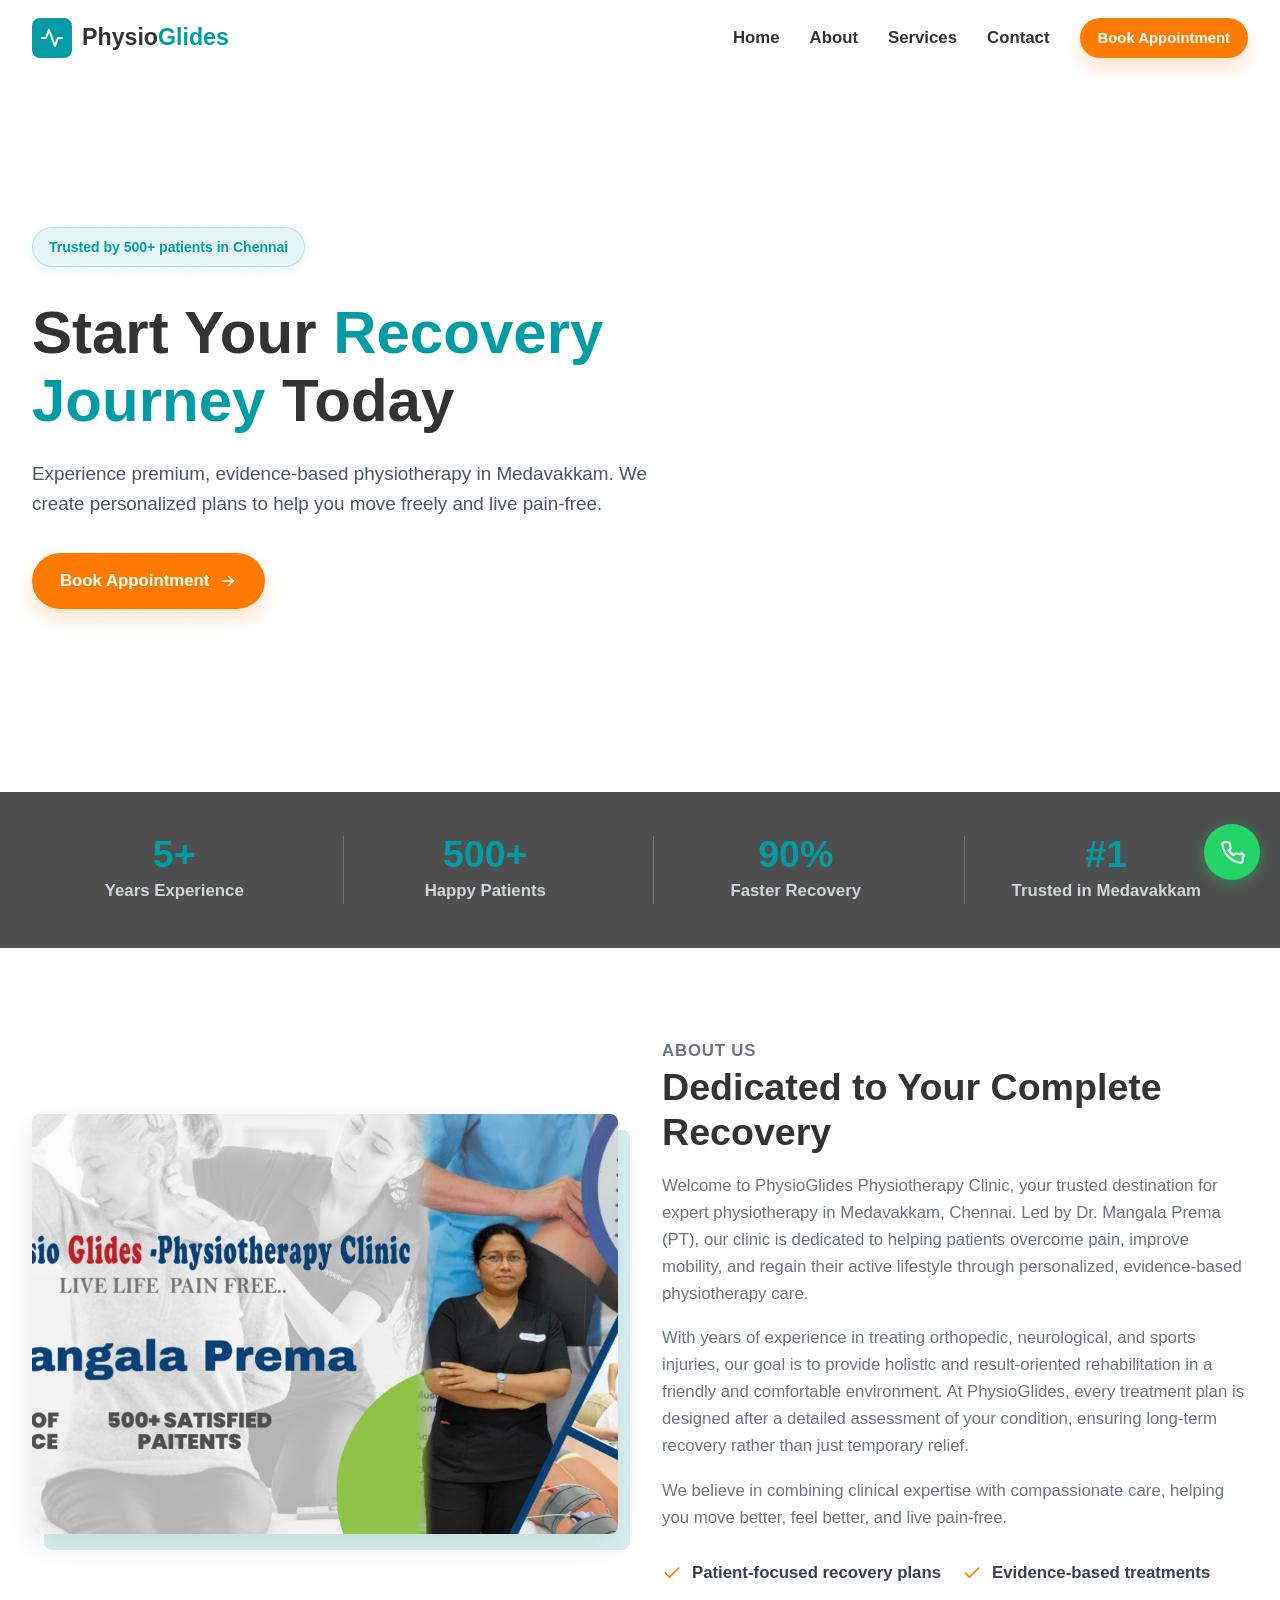
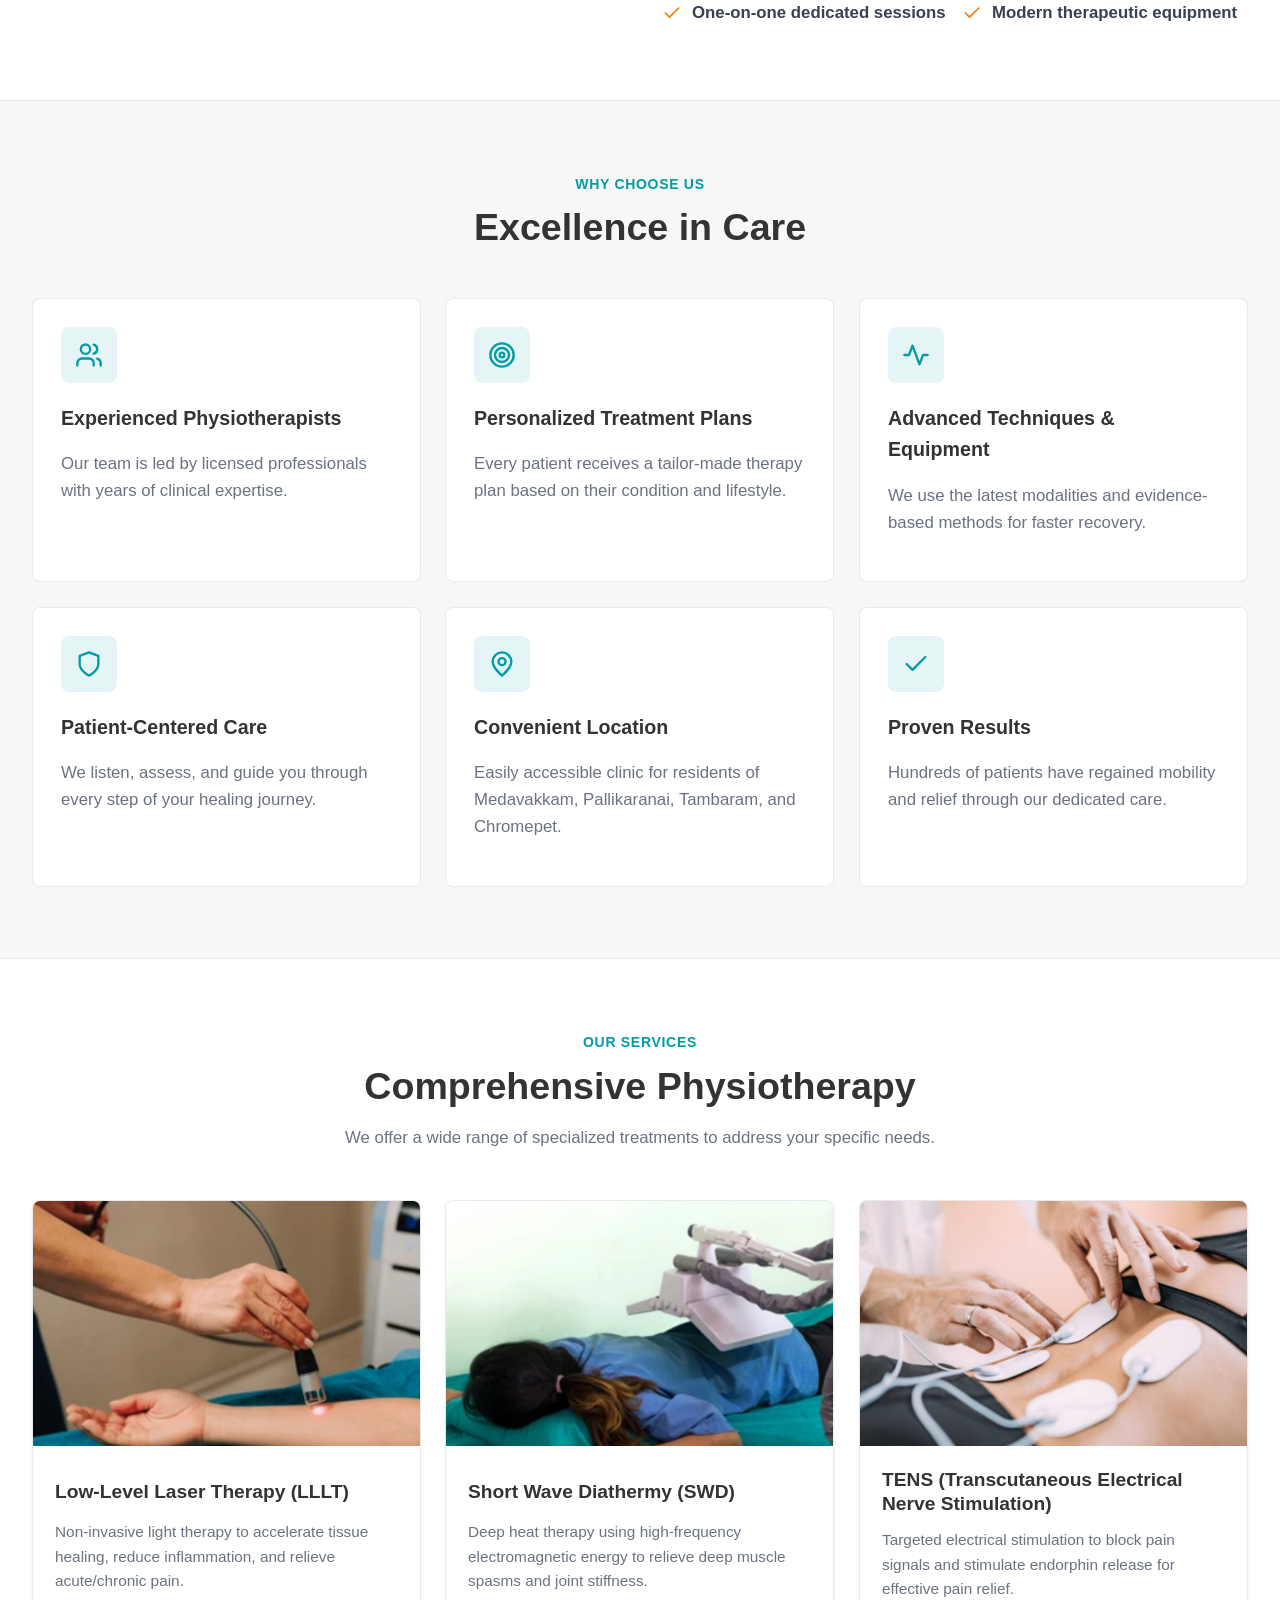
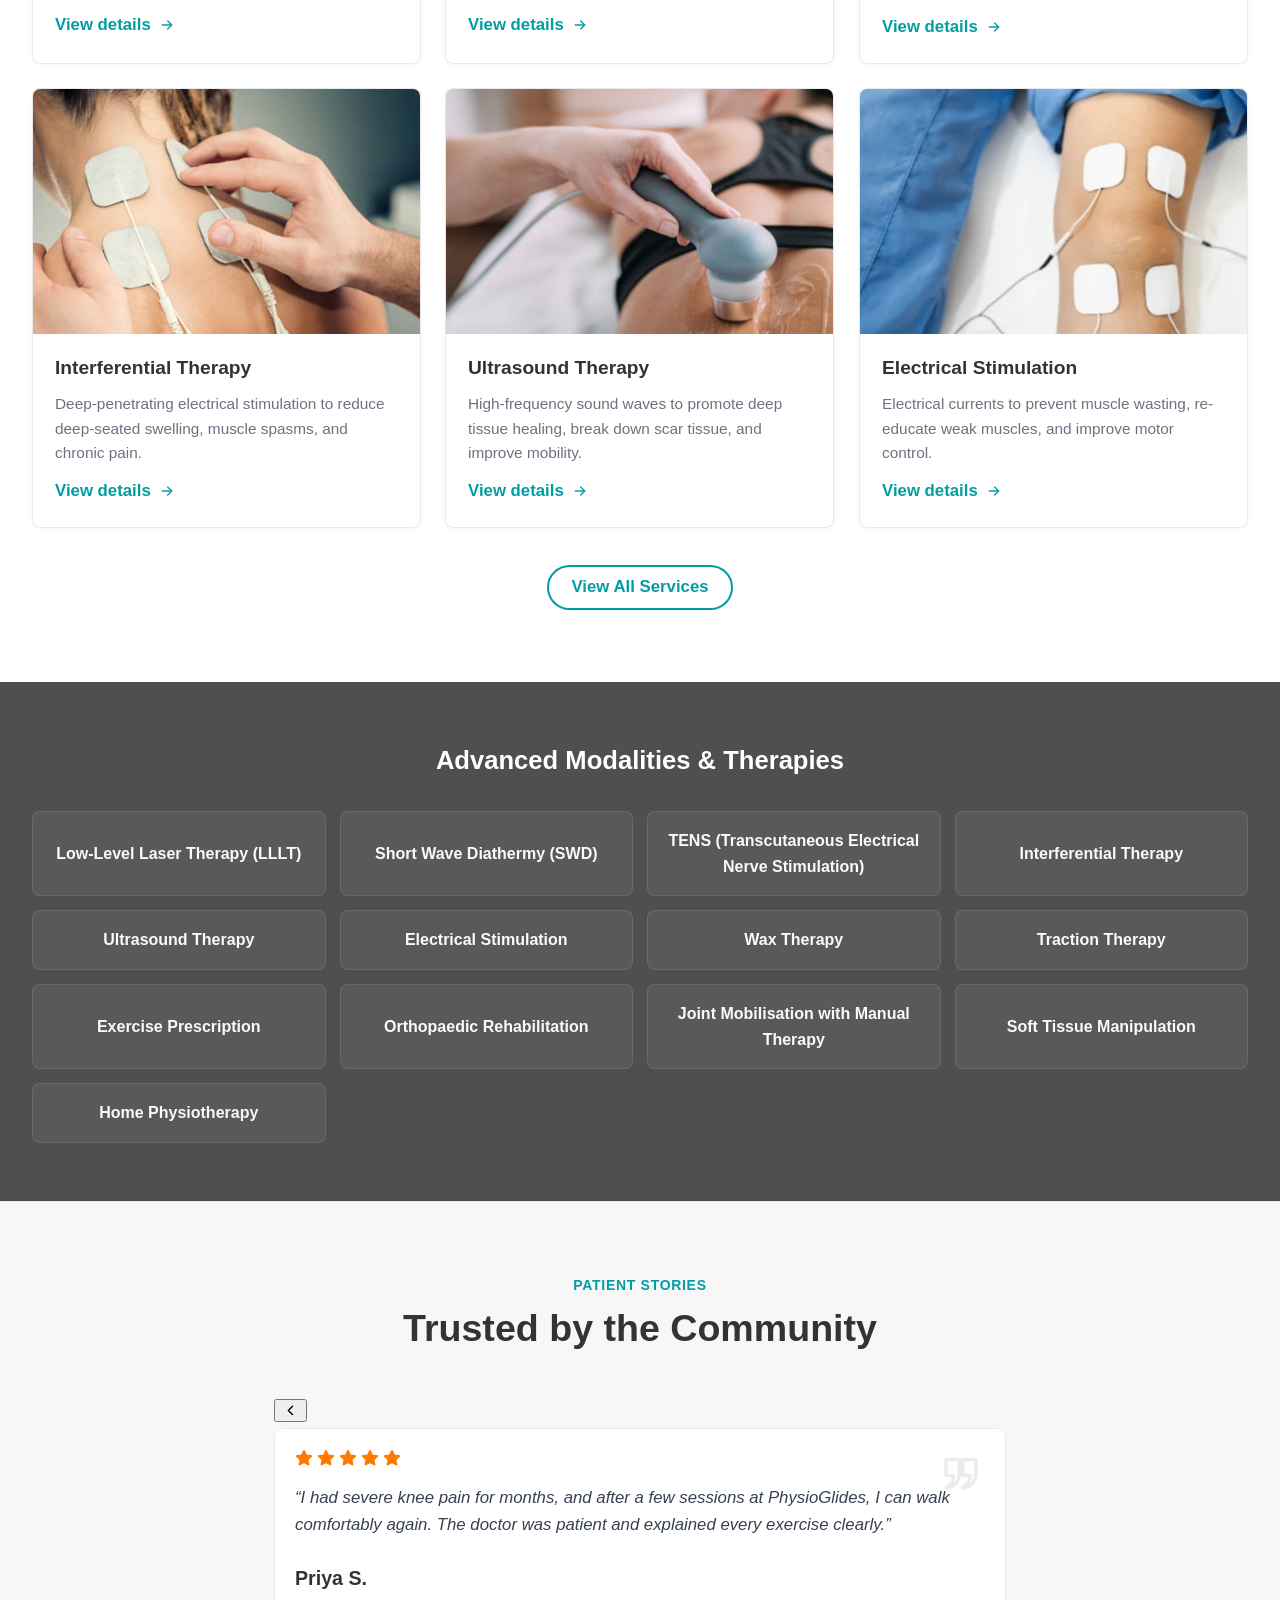
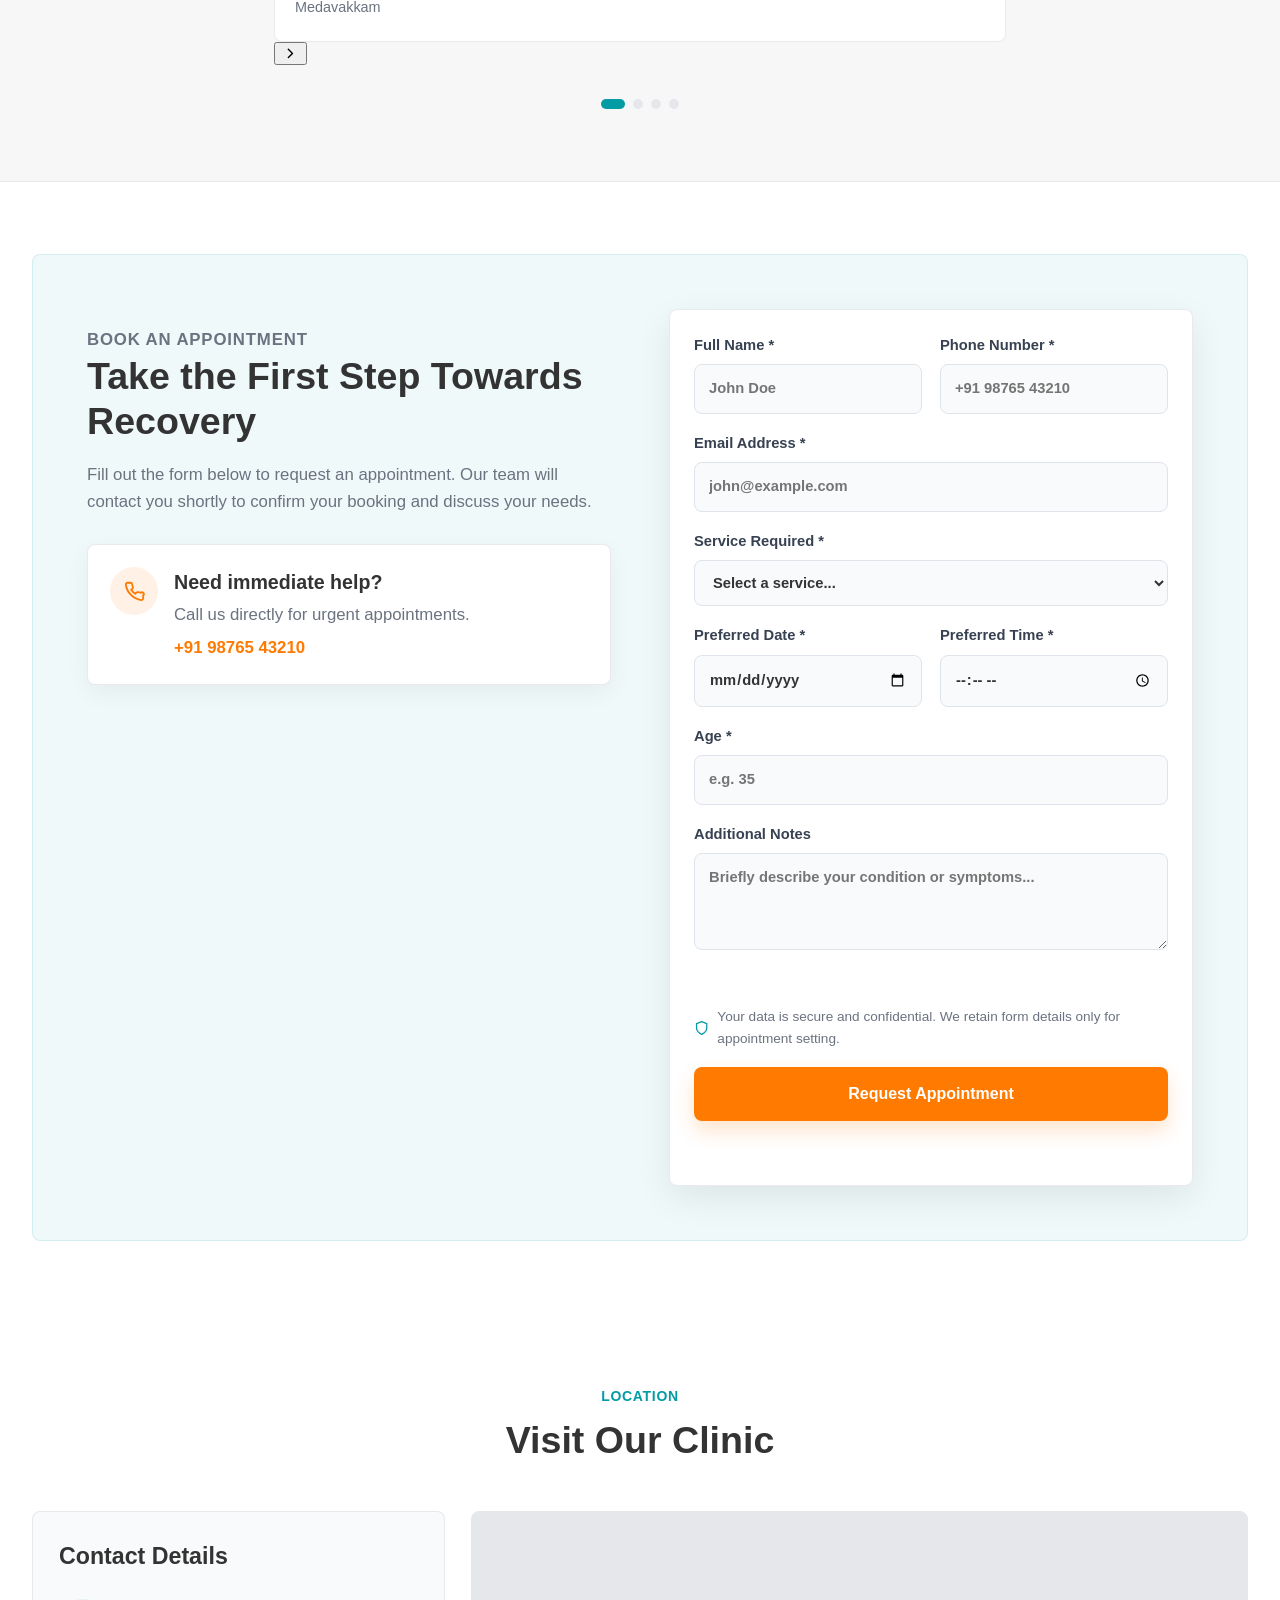
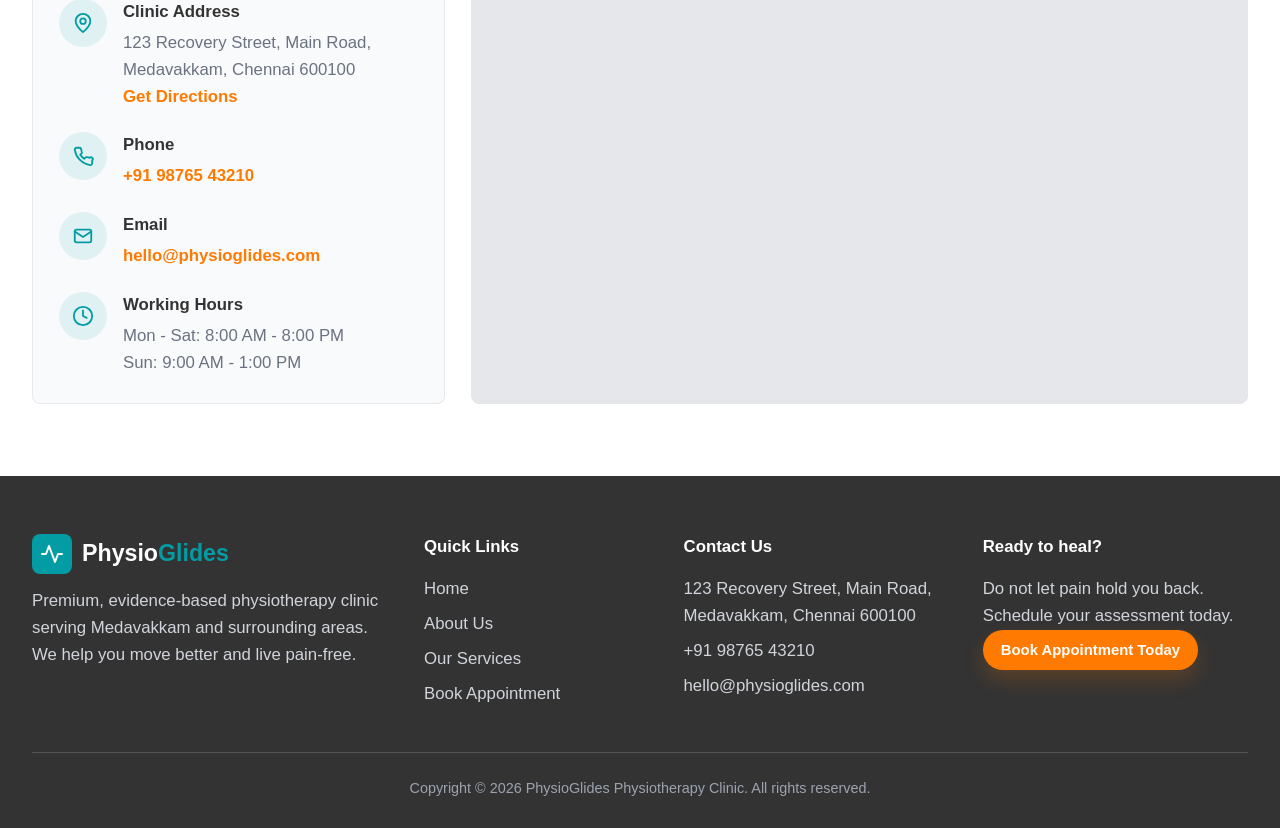
==== commit b16809ca: "fix: resolve mobile layout right-side gap and restore invisible images by loading PNGs directly" ====
--- a/index.html
+++ b/index.html
@@ -1,41 +1,41 @@
 <!DOCTYPE html>
 <html lang="en">
-  <head>
-    <meta charset="UTF-8" />
-    <meta name="viewport" content="width=device-width, initial-scale=1.0" />
-    <meta
-      name="description"
-      content="PhysioGlides is a premium physiotherapy clinic in Medavakkam, Chennai, offering evidence-based recovery plans, rehabilitation, and home physiotherapy."
-    />
-    <title>PhysioGlides Physiotherapy Clinic</title>
-    
-    <!-- Canonical URL -->
-    <link rel="canonical" href="https://physioglides.com/index.html" />
-
-    <!-- Open Graph Tags -->
-    <meta property="og:title" content="PhysioGlides Physiotherapy Clinic" />
-    <meta property="og:description" content="Premium evidence-based physiotherapy in Medavakkam, Chennai. Book your assessment today." />
-    <meta property="og:image" content="https://physioglides.com/assets/about-clinic.png" />
-    <meta property="og:url" content="https://physioglides.com/index.html" />
-    <meta property="og:type" content="business.business" />
-
-    <!-- Twitter Card Tags -->
-    <meta name="twitter:card" content="summary_large_image" />
-    <meta name="twitter:title" content="PhysioGlides Physiotherapy Clinic" />
-    <meta name="twitter:description" content="Evidence-based physical rehabilitation in Chennai." />
-    <meta name="twitter:image" content="https://physioglides.com/assets/about-clinic.png" />
-
-    <!-- Cache-Busted Stylesheet -->
-    <link rel="stylesheet" href="styles.css?v=1.0.1" />
-
-    <!-- EmailJS SDK -->
-    <script src="https://cdn.jsdelivr.net/npm/@emailjs/browser@4/dist/email.min.js"></script>
-
-    <!-- Cloudflare Turnstile API -->
-    <script src="https://challenges.cloudflare.com/turnstile/v0/api.js" defer></script>
-
-    <!-- JSON-LD LocalBusiness Schema -->
-    <script type="application/ld+json">
+
+<head>
+  <meta charset="UTF-8" />
+  <meta name="viewport" content="width=device-width, initial-scale=1.0" />
+  <meta name="description"
+    content="PhysioGlides is a premium physiotherapy clinic in Medavakkam, Chennai, offering evidence-based recovery plans, rehabilitation, and home physiotherapy." />
+  <title>PhysioGlides Physiotherapy Clinic</title>
+
+  <!-- Canonical URL -->
+  <link rel="canonical" href="https://physioglides.com/index.html" />
+
+  <!-- Open Graph Tags -->
+  <meta property="og:title" content="PhysioGlides Physiotherapy Clinic" />
+  <meta property="og:description"
+    content="Premium evidence-based physiotherapy in Medavakkam, Chennai. Book your assessment today." />
+  <meta property="og:image" content="https://physioglides.com/assets/about-clinic.png" />
+  <meta property="og:url" content="https://physioglides.com/index.html" />
+  <meta property="og:type" content="business.business" />
+
+  <!-- Twitter Card Tags -->
+  <meta name="twitter:card" content="summary_large_image" />
+  <meta name="twitter:title" content="PhysioGlides Physiotherapy Clinic" />
+  <meta name="twitter:description" content="Evidence-based physical rehabilitation in Chennai." />
+  <meta name="twitter:image" content="https://physioglides.com/assets/about-clinic.png" />
+
+  <!-- Cache-Busted Stylesheet -->
+  <link rel="stylesheet" href="styles.css?v=1.0.1" />
+
+  <!-- EmailJS SDK -->
+  <script src="https://cdn.jsdelivr.net/npm/@emailjs/browser@4/dist/email.min.js"></script>
+
+  <!-- Cloudflare Turnstile API -->
+  <script src="https://challenges.cloudflare.com/turnstile/v0/api.js" defer></script>
+
+  <!-- JSON-LD LocalBusiness Schema -->
+  <script type="application/ld+json">
     {
       "@context": "https://schema.org",
       "@type": "PhysiotherapyClinic",
@@ -77,454 +77,613 @@
       ]
     }
     </script>
-  </head>
-  <body>
-    <svg class="svg-sprite" aria-hidden="true">
-      <symbol id="icon-activity" viewBox="0 0 24 24"><path d="M22 12h-4l-3 8-6-16-3 8H2" /></symbol>
-      <symbol id="icon-arrow-right" viewBox="0 0 24 24"><path d="M5 12h14" /><path d="m13 6 6 6-6 6" /></symbol>
-      <symbol id="icon-book" viewBox="0 0 24 24"><path d="M4 19.5A2.5 2.5 0 0 1 6.5 17H20" /><path d="M4 4.5A2.5 2.5 0 0 1 6.5 2H20v20H6.5A2.5 2.5 0 0 1 4 19.5z" /></symbol>
-      <symbol id="icon-calendar" viewBox="0 0 24 24"><path d="M8 2v4" /><path d="M16 2v4" /><path d="M3 10h18" /><rect x="3" y="4" width="18" height="18" rx="2" /></symbol>
-      <symbol id="icon-check" viewBox="0 0 24 24"><path d="m20 6-11 11-5-5" /></symbol>
-      <symbol id="icon-clock" viewBox="0 0 24 24"><circle cx="12" cy="12" r="10" /><path d="M12 6v6l4 2" /></symbol>
-      <symbol id="icon-close" viewBox="0 0 24 24"><path d="M18 6 6 18" /><path d="m6 6 12 12" /></symbol>
-      <symbol id="icon-mail" viewBox="0 0 24 24"><rect x="3" y="5" width="18" height="14" rx="2" /><path d="m3 7 9 6 9-6" /></symbol>
-      <symbol id="icon-map" viewBox="0 0 24 24"><path d="M20 10c0 5-8 12-8 12S4 15 4 10a8 8 0 1 1 16 0Z" /><circle cx="12" cy="10" r="3" /></symbol>
-      <symbol id="icon-menu" viewBox="0 0 24 24"><path d="M4 6h16" /><path d="M4 12h16" /><path d="M4 18h16" /></symbol>
-      <symbol id="icon-monitor" viewBox="0 0 24 24"><rect x="3" y="4" width="18" height="12" rx="2" /><path d="M8 20h8" /><path d="M12 16v4" /></symbol>
-      <symbol id="icon-phone" viewBox="0 0 24 24"><path d="M22 16.92v3a2 2 0 0 1-2.18 2A19.8 19.8 0 0 1 3.09 5.18 2 2 0 0 1 5.06 3h3a2 2 0 0 1 2 1.72c.12.89.32 1.76.6 2.6a2 2 0 0 1-.45 2.11L9 10.64a16 16 0 0 0 4.36 4.36l1.21-1.21a2 2 0 0 1 2.11-.45c.84.28 1.71.48 2.6.6A2 2 0 0 1 22 16.92z" /></symbol>
-      <symbol id="icon-quote" viewBox="0 0 24 24"><path d="M3 21c3-2 4.5-4.5 4.5-7.5H3V4h8v8.5C11 16.6 8.7 19.5 4.8 21H3z" /><path d="M13 21c3-2 4.5-4.5 4.5-7.5H13V4h8v8.5c0 4.1-2.3 7-6.2 8.5H13z" /></symbol>
-      <symbol id="icon-shield" viewBox="0 0 24 24"><path d="M12 22s8-4 8-10V5l-8-3-8 3v7c0 6 8 10 8 10z" /></symbol>
-      <symbol id="icon-star" viewBox="0 0 24 24"><path d="m12 2 3.1 6.3 6.9 1-5 4.9 1.2 6.8-6.2-3.3L5.8 21 7 14.2 2 9.3l6.9-1L12 2z" /></symbol>
-      <symbol id="icon-target" viewBox="0 0 24 24"><circle cx="12" cy="12" r="10" /><circle cx="12" cy="12" r="6" /><circle cx="12" cy="12" r="2" /></symbol>
-      <symbol id="icon-users" viewBox="0 0 24 24"><path d="M16 21v-2a4 4 0 0 0-4-4H6a4 4 0 0 0-4 4v2" /><circle cx="9" cy="7" r="4" /><path d="M22 21v-2a4 4 0 0 0-3-3.87" /><path d="M16 3.13a4 4 0 0 1 0 7.75" /></symbol>
-      <symbol id="icon-chevron-left" viewBox="0 0 24 24"><path d="m15 18-6-6 6-6" /></symbol>
-      <symbol id="icon-chevron-right" viewBox="0 0 24 24"><path d="m9 18 6-6-6-6" /></symbol>
-    </svg>
-
-    <header class="site-header" data-header>
-      <div class="container header-inner">
-        <a class="brand" href="index.html#home" aria-label="PhysioGlides home">
-          <span class="brand-mark"><svg><use href="#icon-activity"></use></svg></span>
-          <span class="brand-name">Physio<span>Glides</span></span>
-        </a>
-
-        <nav class="desktop-nav" aria-label="Primary navigation">
-          <a href="index.html#home">Home</a>
-          <a href="about.html">About</a>
-          <a href="services.html">Services</a>
-          <a href="#contact">Contact</a>
-          <a class="btn btn-primary btn-small" href="#booking">Book Appointment</a>
-        </nav>
-
-        <button class="menu-toggle" type="button" aria-label="Open menu" aria-expanded="false" data-menu-toggle>
-          <svg class="menu-icon"><use href="#icon-menu"></use></svg>
-          <svg class="close-icon"><use href="#icon-close"></use></svg>
-        </button>
-      </div>
-
-      <nav class="mobile-nav" aria-label="Mobile navigation" data-mobile-nav>
+</head>
+
+<body>
+  <svg class="svg-sprite" aria-hidden="true">
+    <symbol id="icon-activity" viewBox="0 0 24 24">
+      <path d="M22 12h-4l-3 8-6-16-3 8H2" />
+    </symbol>
+    <symbol id="icon-arrow-right" viewBox="0 0 24 24">
+      <path d="M5 12h14" />
+      <path d="m13 6 6 6-6 6" />
+    </symbol>
+    <symbol id="icon-book" viewBox="0 0 24 24">
+      <path d="M4 19.5A2.5 2.5 0 0 1 6.5 17H20" />
+      <path d="M4 4.5A2.5 2.5 0 0 1 6.5 2H20v20H6.5A2.5 2.5 0 0 1 4 19.5z" />
+    </symbol>
+    <symbol id="icon-calendar" viewBox="0 0 24 24">
+      <path d="M8 2v4" />
+      <path d="M16 2v4" />
+      <path d="M3 10h18" />
+      <rect x="3" y="4" width="18" height="18" rx="2" />
+    </symbol>
+    <symbol id="icon-check" viewBox="0 0 24 24">
+      <path d="m20 6-11 11-5-5" />
+    </symbol>
+    <symbol id="icon-clock" viewBox="0 0 24 24">
+      <circle cx="12" cy="12" r="10" />
+      <path d="M12 6v6l4 2" />
+    </symbol>
+    <symbol id="icon-close" viewBox="0 0 24 24">
+      <path d="M18 6 6 18" />
+      <path d="m6 6 12 12" />
+    </symbol>
+    <symbol id="icon-mail" viewBox="0 0 24 24">
+      <rect x="3" y="5" width="18" height="14" rx="2" />
+      <path d="m3 7 9 6 9-6" />
+    </symbol>
+    <symbol id="icon-map" viewBox="0 0 24 24">
+      <path d="M20 10c0 5-8 12-8 12S4 15 4 10a8 8 0 1 1 16 0Z" />
+      <circle cx="12" cy="10" r="3" />
+    </symbol>
+    <symbol id="icon-menu" viewBox="0 0 24 24">
+      <path d="M4 6h16" />
+      <path d="M4 12h16" />
+      <path d="M4 18h16" />
+    </symbol>
+    <symbol id="icon-monitor" viewBox="0 0 24 24">
+      <rect x="3" y="4" width="18" height="12" rx="2" />
+      <path d="M8 20h8" />
+      <path d="M12 16v4" />
+    </symbol>
+    <symbol id="icon-phone" viewBox="0 0 24 24">
+      <path
+        d="M22 16.92v3a2 2 0 0 1-2.18 2A19.8 19.8 0 0 1 3.09 5.18 2 2 0 0 1 5.06 3h3a2 2 0 0 1 2 1.72c.12.89.32 1.76.6 2.6a2 2 0 0 1-.45 2.11L9 10.64a16 16 0 0 0 4.36 4.36l1.21-1.21a2 2 0 0 1 2.11-.45c.84.28 1.71.48 2.6.6A2 2 0 0 1 22 16.92z" />
+    </symbol>
+    <symbol id="icon-quote" viewBox="0 0 24 24">
+      <path d="M3 21c3-2 4.5-4.5 4.5-7.5H3V4h8v8.5C11 16.6 8.7 19.5 4.8 21H3z" />
+      <path d="M13 21c3-2 4.5-4.5 4.5-7.5H13V4h8v8.5c0 4.1-2.3 7-6.2 8.5H13z" />
+    </symbol>
+    <symbol id="icon-shield" viewBox="0 0 24 24">
+      <path d="M12 22s8-4 8-10V5l-8-3-8 3v7c0 6 8 10 8 10z" />
+    </symbol>
+    <symbol id="icon-star" viewBox="0 0 24 24">
+      <path d="m12 2 3.1 6.3 6.9 1-5 4.9 1.2 6.8-6.2-3.3L5.8 21 7 14.2 2 9.3l6.9-1L12 2z" />
+    </symbol>
+    <symbol id="icon-target" viewBox="0 0 24 24">
+      <circle cx="12" cy="12" r="10" />
+      <circle cx="12" cy="12" r="6" />
+      <circle cx="12" cy="12" r="2" />
+    </symbol>
+    <symbol id="icon-users" viewBox="0 0 24 24">
+      <path d="M16 21v-2a4 4 0 0 0-4-4H6a4 4 0 0 0-4 4v2" />
+      <circle cx="9" cy="7" r="4" />
+      <path d="M22 21v-2a4 4 0 0 0-3-3.87" />
+      <path d="M16 3.13a4 4 0 0 1 0 7.75" />
+    </symbol>
+    <symbol id="icon-chevron-left" viewBox="0 0 24 24">
+      <path d="m15 18-6-6 6-6" />
+    </symbol>
+    <symbol id="icon-chevron-right" viewBox="0 0 24 24">
+      <path d="m9 18 6-6-6-6" />
+    </symbol>
+  </svg>
+
+  <header class="site-header" data-header>
+    <div class="container header-inner">
+      <a class="brand" href="index.html#home" aria-label="PhysioGlides home">
+        <span class="brand-mark"><svg>
+            <use href="#icon-activity"></use>
+          </svg></span>
+        <span class="brand-name">Physio<span>Glides</span></span>
+      </a>
+
+      <nav class="desktop-nav" aria-label="Primary navigation">
         <a href="index.html#home">Home</a>
         <a href="about.html">About</a>
         <a href="services.html">Services</a>
         <a href="#contact">Contact</a>
-        <a class="btn btn-primary" href="#booking">Book Appointment</a>
+        <a class="btn btn-primary btn-small" href="#booking">Book Appointment</a>
       </nav>
-    </header>
-
-    <main>
-      <section class="hero" id="home">
-        <picture>
-          <source srcset="assets/mission-bg.webp" type="image/webp">
-          <img class="hero-bg-anim" src="assets/mission-bg.png" alt="PhysioGlides clinic treatment and healing room background" />
-        </picture>
-        <div class="hero-overlay"></div>
-        <div class="container hero-content">
-          <p class="eyebrow fade-in-up delay-1">Trusted by 500+ patients in Chennai</p>
-          <h1 class="fade-in-up delay-2">Start Your <span>Recovery Journey</span> Today</h1>
-          <p class="hero-copy fade-in-up delay-3">
-            Experience premium, evidence-based physiotherapy in Medavakkam. We create personalized plans to help you
-            move freely and live pain-free.
+
+      <button class="menu-toggle" type="button" aria-label="Open menu" aria-expanded="false" data-menu-toggle>
+        <svg class="menu-icon">
+          <use href="#icon-menu"></use>
+        </svg>
+        <svg class="close-icon">
+          <use href="#icon-close"></use>
+        </svg>
+      </button>
+    </div>
+
+    <nav class="mobile-nav" aria-label="Mobile navigation" data-mobile-nav>
+      <a href="index.html#home">Home</a>
+      <a href="about.html">About</a>
+      <a href="services.html">Services</a>
+      <a href="#contact">Contact</a>
+      <a class="btn btn-primary" href="#booking">Book Appointment</a>
+    </nav>
+  </header>
+
+  <main>
+    <section class="hero" id="home">
+      <img class="hero-bg-anim" src="assets/Hero_banner.png"
+        alt="PhysioGlides clinic treatment and healing room background" />
+      <div class="hero-overlay"></div>
+      <div class="container hero-content">
+        <p class="eyebrow fade-in-up delay-1">Trusted by 500+ patients in Chennai</p>
+        <h1 class="fade-in-up delay-2">Start Your <span>Recovery Journey</span> Today</h1>
+        <p class="hero-copy fade-in-up delay-3">
+          Experience premium, evidence-based physiotherapy in Medavakkam. We create personalized plans to help you
+          move freely and live pain-free.
+        </p>
+        <a class="btn btn-primary btn-large fade-in-up delay-4" href="#booking">
+          Book Appointment
+          <svg>
+            <use href="#icon-arrow-right"></use>
+          </svg>
+        </a>
+      </div>
+    </section>
+
+    <section class="stats" aria-label="Clinic statistics">
+      <div class="container stats-grid">
+        <div><strong>5+</strong><span>Years Experience</span></div>
+        <div><strong>500+</strong><span>Happy Patients</span></div>
+        <div><strong>90%</strong><span>Faster Recovery</span></div>
+        <div><strong>#1</strong><span>Trusted in Medavakkam</span></div>
+      </div>
+    </section>
+
+    <section class="section about" id="about">
+      <div class="container split">
+        <div class="image-stack reveal-on-scroll">
+          <span></span>
+          <img src="assets/about-clinic.png" alt="PhysioGlides clinic interior and treatment space" width="600"
+            height="420" loading="lazy" />
+        </div>
+        <div class="section-copy reveal-on-scroll">
+          <p class="section-kicker">About Us</p>
+          <h2>Dedicated to Your Complete Recovery</h2>
+          <p>
+            Welcome to PhysioGlides Physiotherapy Clinic, your trusted destination for expert physiotherapy in
+            Medavakkam, Chennai.
+            Led by Dr. Mangala Prema (PT), our clinic is dedicated to helping patients overcome pain, improve mobility,
+            and regain their active lifestyle through personalized, evidence-based physiotherapy care.
           </p>
-          <a class="btn btn-primary btn-large fade-in-up delay-4" href="#booking">
-            Book Appointment
-            <svg><use href="#icon-arrow-right"></use></svg>
-          </a>
-        </div>
-      </section>
-
-      <section class="stats" aria-label="Clinic statistics">
-        <div class="container stats-grid">
-          <div><strong>5+</strong><span>Years Experience</span></div>
-          <div><strong>500+</strong><span>Happy Patients</span></div>
-          <div><strong>90%</strong><span>Faster Recovery</span></div>
-          <div><strong>#1</strong><span>Trusted in Medavakkam</span></div>
-        </div>
-      </section>
-
-      <section class="section about" id="about">
-        <div class="container split">
-          <div class="image-stack reveal-on-scroll">
-            <span></span>
-            <picture>
-              <source srcset="assets/about-clinic.webp" type="image/webp">
-              <img src="assets/about-clinic.png" alt="PhysioGlides clinic interior and treatment space" width="600" height="420" />
-            </picture>
-          </div>
-          <div class="section-copy reveal-on-scroll">
-            <p class="section-kicker">About Us</p>
-            <h2>Dedicated to Your Complete Recovery</h2>
-            <p>
-              Welcome to PhysioGlides Physiotherapy Clinic, your trusted destination for expert physiotherapy in Medavakkam, Chennai.
-              Led by Dr. Mangala Prema (PT), our clinic is dedicated to helping patients overcome pain, improve mobility, and regain their active lifestyle through personalized, evidence-based physiotherapy care.
-            </p>
-            <p>
-              With years of experience in treating orthopedic, neurological, and sports injuries, our goal is to provide holistic and result-oriented rehabilitation in a friendly and comfortable environment.
-              At PhysioGlides, every treatment plan is designed after a detailed assessment of your condition, ensuring long-term recovery rather than just temporary relief.
-            </p>
-            <p>
-              We believe in combining clinical expertise with compassionate care, helping you move better, feel better, and live pain-free.
-            </p>
-            <ul class="check-list">
-              <li><svg><use href="#icon-check"></use></svg>Patient-focused recovery plans</li>
-              <li><svg><use href="#icon-check"></use></svg>Evidence-based treatments</li>
-              <li><svg><use href="#icon-check"></use></svg>One-on-one dedicated sessions</li>
-              <li><svg><use href="#icon-check"></use></svg>Modern therapeutic equipment</li>
-            </ul>
-          </div>
-        </div>
-      </section>
- 
-      <section class="section why">
-        <div class="container">
-          <div class="section-heading reveal-on-scroll">
-            <p class="section-kicker">Why Choose Us</p>
-            <h2>Excellence in Care</h2>
-          </div>
-          <div class="feature-grid">
-            <article class="feature-card reveal-on-scroll">
-              <span><svg><use href="#icon-users"></use></svg></span>
-              <h3>Experienced Physiotherapists</h3>
-              <p>Our team is led by licensed professionals with years of clinical expertise.</p>
-            </article>
-            <article class="feature-card reveal-on-scroll">
-              <span><svg><use href="#icon-target"></use></svg></span>
-              <h3>Personalized Treatment Plans</h3>
-              <p>Every patient receives a tailor-made therapy plan based on their condition and lifestyle.</p>
-            </article>
-            <article class="feature-card reveal-on-scroll">
-              <span><svg><use href="#icon-activity"></use></svg></span>
-              <h3>Advanced Techniques & Equipment</h3>
-              <p>We use the latest modalities and evidence-based methods for faster recovery.</p>
-            </article>
-            <article class="feature-card reveal-on-scroll">
-              <span><svg><use href="#icon-shield"></use></svg></span>
-              <h3>Patient-Centered Care</h3>
-              <p>We listen, assess, and guide you through every step of your healing journey.</p>
-            </article>
-            <article class="feature-card reveal-on-scroll">
-              <span><svg><use href="#icon-map"></use></svg></span>
-              <h3>Convenient Location</h3>
-              <p>Easily accessible clinic for residents of Medavakkam, Pallikaranai, Tambaram, and Chromepet.</p>
-            </article>
-            <article class="feature-card reveal-on-scroll">
-              <span><svg><use href="#icon-check"></use></svg></span>
-              <h3>Proven Results</h3>
-              <p>Hundreds of patients have regained mobility and relief through our dedicated care.</p>
-            </article>
-          </div>
-        </div>
-      </section>
-
-      <section class="section services" id="services">
-        <div class="container">
-          <div class="section-heading">
-            <p class="section-kicker">Our Services</p>
-            <h2>Comprehensive Physiotherapy</h2>
-            <p>We offer a wide range of specialized treatments to address your specific needs.</p>
-          </div>
-          <div class="services-grid" data-services-grid></div>
-          <div class="center-actions">
-            <a class="btn btn-outline" href="services.html">View All Services</a>
-          </div>
-        </div>
-      </section>
-
-      <section class="modalities">
-        <div class="container">
-          <h2>Advanced Modalities &amp; Therapies</h2>
-          <div class="therapy-grid">
-            <span>Low-Level Laser Therapy (LLLT)</span>
-            <span>Short Wave Diathermy (SWD)</span>
-            <span>TENS (Transcutaneous Electrical Nerve Stimulation)</span>
-            <span>Interferential Therapy</span>
-            <span>Ultrasound Therapy</span>
-            <span>Electrical Stimulation</span>
-            <span>Wax Therapy</span>
-            <span>Traction Therapy</span>
-            <span>Exercise Prescription</span>
-            <span>Orthopaedic Rehabilitation</span>
-            <span>Joint Mobilisation with Manual Therapy</span>
-            <span>Soft Tissue Manipulation</span>
-            <span>Home Physiotherapy</span>
-          </div>
-        </div>
-      </section>
-
-      <section class="section testimonials">
-        <div class="container">
-          <div class="section-heading reveal-on-scroll">
-            <p class="section-kicker">Patient Stories</p>
-            <h2>Trusted by the Community</h2>
-          </div>
-          <div class="testimonial-slider-container">
-            <button class="slider-arrow prev" type="button" aria-label="Previous testimonial" data-slider-prev>
-              <svg><use href="#icon-chevron-left"></use></svg>
-            </button>
-            
-            <div class="slider-viewport">
-              <div class="slider-track" data-slider-track>
-                <article class="testimonial-card testimonial-slide">
-                  <svg class="quote"><use href="#icon-quote"></use></svg>
-                  <div class="stars" aria-label="5 star rating">
-                    <svg><use href="#icon-star"></use></svg><svg><use href="#icon-star"></use></svg><svg><use href="#icon-star"></use></svg><svg><use href="#icon-star"></use></svg><svg><use href="#icon-star"></use></svg>
-                  </div>
-                  <p>“I had severe knee pain for months, and after a few sessions at PhysioGlides, I can walk comfortably again. The doctor was patient and explained every exercise clearly.”</p>
-                  <h3>Priya S.</h3>
-                  <span>Medavakkam</span>
-                </article>
-                <article class="testimonial-card testimonial-slide">
-                  <svg class="quote"><use href="#icon-quote"></use></svg>
-                  <div class="stars" aria-label="5 star rating">
-                    <svg><use href="#icon-star"></use></svg><svg><use href="#icon-star"></use></svg><svg><use href="#icon-star"></use></svg><svg><use href="#icon-star"></use></svg><svg><use href="#icon-star"></use></svg>
-                  </div>
-                  <p>“Excellent physiotherapy center! I came here after shoulder surgery, and the progress has been amazing. Highly recommend their post-operative rehab sessions.”</p>
-                  <h3>Ramesh K.</h3>
-                  <span>Pallikaranai</span>
-                </article>
-                <article class="testimonial-card testimonial-slide">
-                  <svg class="quote"><use href="#icon-quote"></use></svg>
-                  <div class="stars" aria-label="5 star rating">
-                    <svg><use href="#icon-star"></use></svg><svg><use href="#icon-star"></use></svg><svg><use href="#icon-star"></use></svg><svg><use href="#icon-star"></use></svg><svg><use href="#icon-star"></use></svg>
-                  </div>
-                  <p>“Dr. Mangala Prema is very professional and caring. The personalized exercises and therapy really helped with my back pain. Thank you PhysioGlides!”</p>
-                  <h3>Lakshmi T.</h3>
-                  <span>Tambaram</span>
-                </article>
-                <article class="testimonial-card testimonial-slide">
-                  <svg class="quote"><use href="#icon-quote"></use></svg>
-                  <div class="stars" aria-label="5 star rating">
-                    <svg><use href="#icon-star"></use></svg><svg><use href="#icon-star"></use></svg><svg><use href="#icon-star"></use></svg><svg><use href="#icon-star"></use></svg><svg><use href="#icon-star"></use></svg>
-                  </div>
-                  <p>“Clean clinic, modern equipment, and a friendly atmosphere. I felt improvement from the very first week. Best physiotherapy clinic in Medavakkam!”</p>
-                  <h3>Suresh P.</h3>
-                  <span>Chromepet</span>
-                </article>
+          <p>
+            With years of experience in treating orthopedic, neurological, and sports injuries, our goal is to provide
+            holistic and result-oriented rehabilitation in a friendly and comfortable environment.
+            At PhysioGlides, every treatment plan is designed after a detailed assessment of your condition, ensuring
+            long-term recovery rather than just temporary relief.
+          </p>
+          <p>
+            We believe in combining clinical expertise with compassionate care, helping you move better, feel better,
+            and live pain-free.
+          </p>
+          <ul class="check-list">
+            <li><svg>
+                <use href="#icon-check"></use>
+              </svg>Patient-focused recovery plans</li>
+            <li><svg>
+                <use href="#icon-check"></use>
+              </svg>Evidence-based treatments</li>
+            <li><svg>
+                <use href="#icon-check"></use>
+              </svg>One-on-one dedicated sessions</li>
+            <li><svg>
+                <use href="#icon-check"></use>
+              </svg>Modern therapeutic equipment</li>
+          </ul>
+        </div>
+      </div>
+    </section>
+
+    <section class="section why">
+      <div class="container">
+        <div class="section-heading reveal-on-scroll">
+          <p class="section-kicker">Why Choose Us</p>
+          <h2>Excellence in Care</h2>
+        </div>
+        <div class="feature-grid">
+          <article class="feature-card reveal-on-scroll">
+            <span><svg>
+                <use href="#icon-users"></use>
+              </svg></span>
+            <h3>Experienced Physiotherapists</h3>
+            <p>Our team is led by licensed professionals with years of clinical expertise.</p>
+          </article>
+          <article class="feature-card reveal-on-scroll">
+            <span><svg>
+                <use href="#icon-target"></use>
+              </svg></span>
+            <h3>Personalized Treatment Plans</h3>
+            <p>Every patient receives a tailor-made therapy plan based on their condition and lifestyle.</p>
+          </article>
+          <article class="feature-card reveal-on-scroll">
+            <span><svg>
+                <use href="#icon-activity"></use>
+              </svg></span>
+            <h3>Advanced Techniques & Equipment</h3>
+            <p>We use the latest modalities and evidence-based methods for faster recovery.</p>
+          </article>
+          <article class="feature-card reveal-on-scroll">
+            <span><svg>
+                <use href="#icon-shield"></use>
+              </svg></span>
+            <h3>Patient-Centered Care</h3>
+            <p>We listen, assess, and guide you through every step of your healing journey.</p>
+          </article>
+          <article class="feature-card reveal-on-scroll">
+            <span><svg>
+                <use href="#icon-map"></use>
+              </svg></span>
+            <h3>Convenient Location</h3>
+            <p>Easily accessible clinic for residents of Medavakkam, Pallikaranai, Tambaram, and Chromepet.</p>
+          </article>
+          <article class="feature-card reveal-on-scroll">
+            <span><svg>
+                <use href="#icon-check"></use>
+              </svg></span>
+            <h3>Proven Results</h3>
+            <p>Hundreds of patients have regained mobility and relief through our dedicated care.</p>
+          </article>
+        </div>
+      </div>
+    </section>
+
+    <section class="section services" id="services">
+      <div class="container">
+        <div class="section-heading">
+          <p class="section-kicker">Our Services</p>
+          <h2>Comprehensive Physiotherapy</h2>
+          <p>We offer a wide range of specialized treatments to address your specific needs.</p>
+        </div>
+        <div class="services-grid" data-services-grid></div>
+        <div class="center-actions">
+          <a class="btn btn-outline" href="services.html">View All Services</a>
+        </div>
+      </div>
+    </section>
+
+    <section class="modalities">
+      <div class="container">
+        <h2>Advanced Modalities &amp; Therapies</h2>
+        <div class="therapy-grid">
+          <span>Low-Level Laser Therapy (LLLT)</span>
+          <span>Short Wave Diathermy (SWD)</span>
+          <span>TENS (Transcutaneous Electrical Nerve Stimulation)</span>
+          <span>Interferential Therapy</span>
+          <span>Ultrasound Therapy</span>
+          <span>Electrical Stimulation</span>
+          <span>Wax Therapy</span>
+          <span>Traction Therapy</span>
+          <span>Exercise Prescription</span>
+          <span>Orthopaedic Rehabilitation</span>
+          <span>Joint Mobilisation with Manual Therapy</span>
+          <span>Soft Tissue Manipulation</span>
+          <span>Home Physiotherapy</span>
+        </div>
+      </div>
+    </section>
+
+    <section class="section testimonials">
+      <div class="container">
+        <div class="section-heading reveal-on-scroll">
+          <p class="section-kicker">Patient Stories</p>
+          <h2>Trusted by the Community</h2>
+        </div>
+        <div class="testimonial-slider-container">
+          <button class="slider-arrow prev" type="button" aria-label="Previous testimonial" data-slider-prev>
+            <svg>
+              <use href="#icon-chevron-left"></use>
+            </svg>
+          </button>
+
+          <div class="slider-viewport">
+            <div class="slider-track" data-slider-track>
+              <article class="testimonial-card testimonial-slide">
+                <svg class="quote">
+                  <use href="#icon-quote"></use>
+                </svg>
+                <div class="stars" aria-label="5 star rating">
+                  <svg>
+                    <use href="#icon-star"></use>
+                  </svg><svg>
+                    <use href="#icon-star"></use>
+                  </svg><svg>
+                    <use href="#icon-star"></use>
+                  </svg><svg>
+                    <use href="#icon-star"></use>
+                  </svg><svg>
+                    <use href="#icon-star"></use>
+                  </svg>
+                </div>
+                <p>“I had severe knee pain for months, and after a few sessions at PhysioGlides, I can walk comfortably
+                  again. The doctor was patient and explained every exercise clearly.”</p>
+                <h3>Priya S.</h3>
+                <span>Medavakkam</span>
+              </article>
+              <article class="testimonial-card testimonial-slide">
+                <svg class="quote">
+                  <use href="#icon-quote"></use>
+                </svg>
+                <div class="stars" aria-label="5 star rating">
+                  <svg>
+                    <use href="#icon-star"></use>
+                  </svg><svg>
+                    <use href="#icon-star"></use>
+                  </svg><svg>
+                    <use href="#icon-star"></use>
+                  </svg><svg>
+                    <use href="#icon-star"></use>
+                  </svg><svg>
+                    <use href="#icon-star"></use>
+                  </svg>
+                </div>
+                <p>“Excellent physiotherapy center! I came here after shoulder surgery, and the progress has been
+                  amazing. Highly recommend their post-operative rehab sessions.”</p>
+                <h3>Ramesh K.</h3>
+                <span>Pallikaranai</span>
+              </article>
+              <article class="testimonial-card testimonial-slide">
+                <svg class="quote">
+                  <use href="#icon-quote"></use>
+                </svg>
+                <div class="stars" aria-label="5 star rating">
+                  <svg>
+                    <use href="#icon-star"></use>
+                  </svg><svg>
+                    <use href="#icon-star"></use>
+                  </svg><svg>
+                    <use href="#icon-star"></use>
+                  </svg><svg>
+                    <use href="#icon-star"></use>
+                  </svg><svg>
+                    <use href="#icon-star"></use>
+                  </svg>
+                </div>
+                <p>“Dr. Mangala Prema is very professional and caring. The personalized exercises and therapy really
+                  helped with my back pain. Thank you PhysioGlides!”</p>
+                <h3>Lakshmi T.</h3>
+                <span>Tambaram</span>
+              </article>
+              <article class="testimonial-card testimonial-slide">
+                <svg class="quote">
+                  <use href="#icon-quote"></use>
+                </svg>
+                <div class="stars" aria-label="5 star rating">
+                  <svg>
+                    <use href="#icon-star"></use>
+                  </svg><svg>
+                    <use href="#icon-star"></use>
+                  </svg><svg>
+                    <use href="#icon-star"></use>
+                  </svg><svg>
+                    <use href="#icon-star"></use>
+                  </svg><svg>
+                    <use href="#icon-star"></use>
+                  </svg>
+                </div>
+                <p>“Clean clinic, modern equipment, and a friendly atmosphere. I felt improvement from the very first
+                  week. Best physiotherapy clinic in Medavakkam!”</p>
+                <h3>Suresh P.</h3>
+                <span>Chromepet</span>
+              </article>
+            </div>
+          </div>
+
+          <button class="slider-arrow next" type="button" aria-label="Next testimonial" data-slider-next>
+            <svg>
+              <use href="#icon-chevron-right"></use>
+            </svg>
+          </button>
+        </div>
+        <div class="slider-dots" data-slider-dots></div>
+      </div>
+    </section>
+
+    <section class="section booking" id="booking">
+      <div class="container booking-panel">
+        <div class="section-copy">
+          <p class="section-kicker">Book an Appointment</p>
+          <h2>Take the First Step Towards Recovery</h2>
+          <p>
+            Fill out the form below to request an appointment. Our team will contact you shortly to confirm your
+            booking and discuss your needs.
+          </p>
+          <div class="urgent-box">
+            <span><svg>
+                <use href="#icon-phone"></use>
+              </svg></span>
+            <div>
+              <h3>Need immediate help?</h3>
+              <p>Call us directly for urgent appointments.</p>
+              <a href="tel:+919876543210">+91 98765 43210</a>
+            </div>
+          </div>
+        </div>
+
+        <form class="appointment-form" data-appointment-form novalidate>
+          <!-- Honeypot anti-spam (hidden from users) -->
+          <div style="display:none; position:absolute; left:-9999px;">
+            <input type="text" name="website_url" tabindex="-1" autocomplete="off">
+          </div>
+
+          <div class="form-row">
+            <label for="form-name">
+              <span>Full Name *</span>
+              <input type="text" id="form-name" name="name" placeholder="John Doe" required />
+            </label>
+            <label for="form-phone">
+              <span>Phone Number *</span>
+              <input type="tel" id="form-phone" name="phone" placeholder="+91 98765 43210" required />
+            </label>
+          </div>
+          <label for="form-email">
+            <span>Email Address *</span>
+            <input type="email" id="form-email" name="email" placeholder="john@example.com" required />
+          </label>
+          <label for="form-service">
+            <span>Service Required *</span>
+            <select id="form-service" name="service" required>
+              <option value="">Select a service...</option>
+              <option>Low-Level Laser Therapy (LLLT)</option>
+              <option>Short Wave Diathermy (SWD)</option>
+              <option>TENS (Transcutaneous Electrical Nerve Stimulation)</option>
+              <option>Interferential Therapy</option>
+              <option>Ultrasound Therapy</option>
+              <option>Electrical Stimulation</option>
+              <option>Wax Therapy</option>
+              <option>Traction Therapy</option>
+              <option>Exercise Prescription</option>
+              <option>Orthopaedic Rehabilitation</option>
+              <option>Joint Mobilisation with Manual Therapy</option>
+              <option>Soft Tissue Manipulation</option>
+              <option>Home Physiotherapy</option>
+              <option>Other / Not Sure</option>
+            </select>
+          </label>
+          <div class="form-row">
+            <label for="form-date">
+              <span>Preferred Date *</span>
+              <input type="date" id="form-date" name="date" required />
+            </label>
+            <label for="form-time">
+              <span>Preferred Time *</span>
+              <input type="time" id="form-time" name="time" required />
+            </label>
+          </div>
+          <label for="form-age">
+            <span>Age *</span>
+            <input type="number" id="form-age" name="age" min="1" max="120" placeholder="e.g. 35" required />
+          </label>
+          <label for="form-notes">
+            <span>Additional Notes</span>
+            <textarea id="form-notes" name="notes" rows="3"
+              placeholder="Briefly describe your condition or symptoms..."></textarea>
+          </label>
+
+          <!-- Cloudflare Turnstile Verification widget -->
+          <div class="cf-turnstile" data-sitekey="YOUR_TURNSTILE_SITE_KEY" data-theme="light" style="margin: 10px 0;">
+          </div>
+
+          <p class="form-note">
+            <svg>
+              <use href="#icon-shield"></use>
+            </svg>
+            <span>Your data is secure and confidential. We retain form details only for appointment setting.</span>
+          </p>
+          <button class="btn btn-primary btn-submit" type="submit">Request Appointment</button>
+          <p class="form-status" role="status" aria-live="polite" data-form-status></p>
+        </form>
+      </div>
+    </section>
+
+    <section class="section location">
+      <div class="container">
+        <div class="section-heading">
+          <p class="section-kicker">Location</p>
+          <h2>Visit Our Clinic</h2>
+        </div>
+        <div class="location-grid">
+          <div class="contact-card" id="contact">
+            <h3>Contact Details</h3>
+            <div class="contact-row">
+              <span><svg>
+                  <use href="#icon-map"></use>
+                </svg></span>
+              <div>
+                <h4>Clinic Address</h4>
+                <p>123 Recovery Street, Main Road,<br />Medavakkam, Chennai 600100</p>
+                <a href="https://maps.app.goo.gl/zJwZW7VdtLcvnzrq9" target="_blank" rel="noreferrer">Get Directions</a>
               </div>
             </div>
-
-            <button class="slider-arrow next" type="button" aria-label="Next testimonial" data-slider-next>
-              <svg><use href="#icon-chevron-right"></use></svg>
-            </button>
-          </div>
-          <div class="slider-dots" data-slider-dots></div>
-        </div>
-      </section>
-
-      <section class="section booking" id="booking">
-        <div class="container booking-panel">
-          <div class="section-copy">
-            <p class="section-kicker">Book an Appointment</p>
-            <h2>Take the First Step Towards Recovery</h2>
-            <p>
-              Fill out the form below to request an appointment. Our team will contact you shortly to confirm your
-              booking and discuss your needs.
-            </p>
-            <div class="urgent-box">
-              <span><svg><use href="#icon-phone"></use></svg></span>
+            <div class="contact-row">
+              <span><svg>
+                  <use href="#icon-phone"></use>
+                </svg></span>
               <div>
-                <h3>Need immediate help?</h3>
-                <p>Call us directly for urgent appointments.</p>
+                <h4>Phone</h4>
                 <a href="tel:+919876543210">+91 98765 43210</a>
               </div>
             </div>
-          </div>
-
-          <form class="appointment-form" data-appointment-form novalidate>
-            <!-- Honeypot anti-spam (hidden from users) -->
-            <div style="display:none; position:absolute; left:-9999px;">
-              <input type="text" name="website_url" tabindex="-1" autocomplete="off">
-            </div>
-
-            <div class="form-row">
-              <label for="form-name">
-                <span>Full Name *</span>
-                <input type="text" id="form-name" name="name" placeholder="John Doe" required />
-              </label>
-              <label for="form-phone">
-                <span>Phone Number *</span>
-                <input type="tel" id="form-phone" name="phone" placeholder="+91 98765 43210" required />
-              </label>
-            </div>
-            <label for="form-email">
-              <span>Email Address *</span>
-              <input type="email" id="form-email" name="email" placeholder="john@example.com" required />
-            </label>
-            <label for="form-service">
-              <span>Service Required *</span>
-              <select id="form-service" name="service" required>
-                <option value="">Select a service...</option>
-                <option>Low-Level Laser Therapy (LLLT)</option>
-                <option>Short Wave Diathermy (SWD)</option>
-                <option>TENS (Transcutaneous Electrical Nerve Stimulation)</option>
-                <option>Interferential Therapy</option>
-                <option>Ultrasound Therapy</option>
-                <option>Electrical Stimulation</option>
-                <option>Wax Therapy</option>
-                <option>Traction Therapy</option>
-                <option>Exercise Prescription</option>
-                <option>Orthopaedic Rehabilitation</option>
-                <option>Joint Mobilisation with Manual Therapy</option>
-                <option>Soft Tissue Manipulation</option>
-                <option>Home Physiotherapy</option>
-                <option>Other / Not Sure</option>
-              </select>
-            </label>
-            <div class="form-row">
-              <label for="form-date">
-                <span>Preferred Date *</span>
-                <input type="date" id="form-date" name="date" required />
-              </label>
-              <label for="form-time">
-                <span>Preferred Time *</span>
-                <input type="time" id="form-time" name="time" required />
-              </label>
-            </div>
-            <label for="form-age">
-              <span>Age *</span>
-              <input type="number" id="form-age" name="age" min="1" max="120" placeholder="e.g. 35" required />
-            </label>
-            <label for="form-notes">
-              <span>Additional Notes</span>
-              <textarea id="form-notes" name="notes" rows="3" placeholder="Briefly describe your condition or symptoms..."></textarea>
-            </label>
-            
-            <!-- Cloudflare Turnstile Verification widget -->
-            <div class="cf-turnstile" data-sitekey="YOUR_TURNSTILE_SITE_KEY" data-theme="light" style="margin: 10px 0;"></div>
-
-            <p class="form-note">
-              <svg><use href="#icon-shield"></use></svg>
-              <span>Your data is secure and confidential. We retain form details only for appointment setting.</span>
-            </p>
-            <button class="btn btn-primary btn-submit" type="submit">Request Appointment</button>
-            <p class="form-status" role="status" aria-live="polite" data-form-status></p>
-          </form>
-        </div>
-      </section>
-
-      <section class="section location">
-        <div class="container">
-          <div class="section-heading">
-            <p class="section-kicker">Location</p>
-            <h2>Visit Our Clinic</h2>
-          </div>
-          <div class="location-grid">
-            <div class="contact-card" id="contact">
-              <h3>Contact Details</h3>
-              <div class="contact-row">
-                <span><svg><use href="#icon-map"></use></svg></span>
-                <div>
-                  <h4>Clinic Address</h4>
-                  <p>123 Recovery Street, Main Road,<br />Medavakkam, Chennai 600100</p>
-                  <a href="https://maps.app.goo.gl/zJwZW7VdtLcvnzrq9" target="_blank" rel="noreferrer">Get Directions</a>
-                </div>
-              </div>
-              <div class="contact-row">
-                <span><svg><use href="#icon-phone"></use></svg></span>
-                <div>
-                  <h4>Phone</h4>
-                  <a href="tel:+919876543210">+91 98765 43210</a>
-                </div>
-              </div>
-              <div class="contact-row">
-                <span><svg><use href="#icon-mail"></use></svg></span>
-                <div>
-                  <h4>Email</h4>
-                  <a href="mailto:hello@physioglides.com">hello@physioglides.com</a>
-                </div>
-              </div>
-              <div class="contact-row">
-                <span><svg><use href="#icon-clock"></use></svg></span>
-                <div>
-                  <h4>Working Hours</h4>
-                  <p>Mon - Sat: 8:00 AM - 8:00 PM<br />Sun: 9:00 AM - 1:00 PM</p>
-                </div>
+            <div class="contact-row">
+              <span><svg>
+                  <use href="#icon-mail"></use>
+                </svg></span>
+              <div>
+                <h4>Email</h4>
+                <a href="mailto:hello@physioglides.com">hello@physioglides.com</a>
               </div>
             </div>
-            <div class="map-frame">
-              <iframe
-                src="https://www.google.com/maps/embed?pb=!1m18!1m12!1m3!1d3888.5737893927494!2d80.1806327764509!3d12.935092454829109!2m3!1f0!2f0!3f0!3m2!1i1024!2i768!4f13.1!3m3!1m2!1s0x3a525fac1c96a2ed%3A0x5221b3a461e14965!2sPhysio%20Glides%20Physiotherapy%20Clinic%20-%20Dr.Mangala%20Prema%20-%20Best%20Physiotherapist%20in%20Medavakkam!5e0!3m2!1sen!2sin!4v1779440129004!5m2!1sen!2sin"
-                width="600"
-                height="450"
-                style="border:0;"
-                allowfullscreen=""
-                loading="lazy"
-                referrerpolicy="no-referrer-when-downgrade"
-                title="PhysioGlides Physiotherapy Clinic map"
-              ></iframe>
+            <div class="contact-row">
+              <span><svg>
+                  <use href="#icon-clock"></use>
+                </svg></span>
+              <div>
+                <h4>Working Hours</h4>
+                <p>Mon - Sat: 8:00 AM - 8:00 PM<br />Sun: 9:00 AM - 1:00 PM</p>
+              </div>
             </div>
           </div>
-        </div>
-      </section>
-    </main>
-
-    <footer class="footer">
-      <div class="container footer-grid">
-        <div>
-          <a class="brand footer-brand" href="index.html#home" aria-label="PhysioGlides home">
-            <span class="brand-mark"><svg><use href="#icon-activity"></use></svg></span>
-            <span class="brand-name">Physio<span>Glides</span></span>
-          </a>
-          <p>
-            Premium, evidence-based physiotherapy clinic serving Medavakkam and surrounding areas. We help you move
-            better and live pain-free.
-          </p>
-        </div>
-        <div>
-          <h3>Quick Links</h3>
-          <a href="index.html#home">Home</a>
-          <a href="about.html">About Us</a>
-          <a href="services.html">Our Services</a>
-          <a href="#booking">Book Appointment</a>
-        </div>
-        <div>
-          <h3>Contact Us</h3>
-          <p>123 Recovery Street, Main Road,<br />Medavakkam, Chennai 600100</p>
-          <a href="tel:+919876543210">+91 98765 43210</a>
-          <a href="mailto:hello@physioglides.com">hello@physioglides.com</a>
-        </div>
-        <div>
-          <h3>Ready to heal?</h3>
-          <p>Do not let pain hold you back. Schedule your assessment today.</p>
-          <a class="btn btn-primary btn-small" href="#booking">Book Appointment Today</a>
-        </div>
-      </div>
-      <div class="container footer-bottom">
-        <span>Copyright &copy; <span data-year></span> PhysioGlides Physiotherapy Clinic. All rights reserved.</span>
-      </div>
-    </footer>
-
-    <a class="whatsapp" href="https://wa.me/919876543210" target="_blank" rel="noreferrer" aria-label="Chat on WhatsApp">
-      <svg><use href="#icon-phone"></use></svg>
-    </a>
-
-    <dialog class="service-dialog" data-service-dialog>
-      <button class="dialog-close" type="button" aria-label="Close service details" data-close-dialog>
-        <svg><use href="#icon-close"></use></svg>
-      </button>
-      <div data-dialog-content></div>
-    </dialog>
-
-    <!-- Cache-Busted Javascript -->
-    <script src="script.js?v=1.0.1"></script>
-  </body>
-</html>
+          <div class="map-frame">
+            <iframe
+              src="https://www.google.com/maps/embed?pb=!1m18!1m12!1m3!1d3888.5737893927494!2d80.1806327764509!3d12.935092454829109!2m3!1f0!2f0!3f0!3m2!1i1024!2i768!4f13.1!3m3!1m2!1s0x3a525fac1c96a2ed%3A0x5221b3a461e14965!2sPhysio%20Glides%20Physiotherapy%20Clinic%20-%20Dr.Mangala%20Prema%20-%20Best%20Physiotherapist%20in%20Medavakkam!5e0!3m2!1sen!2sin!4v1779440129004!5m2!1sen!2sin"
+              width="600" height="450" style="border:0;" allowfullscreen="" loading="lazy"
+              referrerpolicy="no-referrer-when-downgrade" title="PhysioGlides Physiotherapy Clinic map"></iframe>
+          </div>
+        </div>
+      </div>
+    </section>
+  </main>
+
+  <footer class="footer">
+    <div class="container footer-grid">
+      <div>
+        <a class="brand footer-brand" href="index.html#home" aria-label="PhysioGlides home">
+          <span class="brand-mark"><svg>
+              <use href="#icon-activity"></use>
+            </svg></span>
+          <span class="brand-name">Physio<span>Glides</span></span>
+        </a>
+        <p>
+          Premium, evidence-based physiotherapy clinic serving Medavakkam and surrounding areas. We help you move
+          better and live pain-free.
+        </p>
+      </div>
+      <div>
+        <h3>Quick Links</h3>
+        <a href="index.html#home">Home</a>
+        <a href="about.html">About Us</a>
+        <a href="services.html">Our Services</a>
+        <a href="#booking">Book Appointment</a>
+      </div>
+      <div>
+        <h3>Contact Us</h3>
+        <p>123 Recovery Street, Main Road,<br />Medavakkam, Chennai 600100</p>
+        <a href="tel:+919876543210">+91 98765 43210</a>
+        <a href="mailto:hello@physioglides.com">hello@physioglides.com</a>
+      </div>
+      <div>
+        <h3>Ready to heal?</h3>
+        <p>Do not let pain hold you back. Schedule your assessment today.</p>
+        <a class="btn btn-primary btn-small" href="#booking">Book Appointment Today</a>
+      </div>
+    </div>
+    <div class="container footer-bottom">
+      <span>Copyright &copy; <span data-year></span> PhysioGlides Physiotherapy Clinic. All rights reserved.</span>
+    </div>
+  </footer>
+
+  <a class="whatsapp" href="https://wa.me/919876543210" target="_blank" rel="noreferrer" aria-label="Chat on WhatsApp">
+    <svg>
+      <use href="#icon-phone"></use>
+    </svg>
+  </a>
+
+  <dialog class="service-dialog" data-service-dialog>
+    <button class="dialog-close" type="button" aria-label="Close service details" data-close-dialog>
+      <svg>
+        <use href="#icon-close"></use>
+      </svg>
+    </button>
+    <div data-dialog-content></div>
+  </dialog>
+
+  <!-- Cache-Busted Javascript -->
+  <script src="script.js?v=1.0.1"></script>
+</body>
+
+</html>
--- a/styles.css
+++ b/styles.css
@@ -19,6 +19,7 @@
 
 html {
   scroll-behavior: smooth;
+  overflow-x: hidden;
 }
 
 body {
@@ -29,6 +30,7 @@
   line-height: 1.6;
   text-rendering: optimizeLegibility;
   -webkit-font-smoothing: antialiased;
+  overflow-x: hidden;
 }
 
 body.menu-open {
@@ -774,7 +776,7 @@
 .therapy-grid {
   display: grid;
   grid-template-columns: repeat(2, 1fr);
-  gap: 14px;
+  gap: 10px;
 }
 
 .therapy-grid span {
@@ -782,14 +784,17 @@
   align-items: center;
   justify-content: center;
   text-align: center;
-  min-height: 58px;
-  padding: 16px;
+  min-height: 50px;
+  padding: 10px 8px;
   color: #f9fafb;
   background: rgba(255, 255, 255, 0.06);
   border: 1px solid rgba(255, 255, 255, 0.1);
   border-radius: 8px;
+  font-size: 0.85rem;
   font-weight: 700;
   transition: all 0.3s cubic-bezier(0.4, 0, 0.2, 1);
+  word-break: break-word;
+  overflow-wrap: anywhere;
 }
 
 .therapy-grid span:hover {
@@ -1357,7 +1362,14 @@
   }
 
   .therapy-grid {
-    grid-template-columns: repeat(4, 1fr);
+    grid-template-columns: repeat(3, 1fr);
+    gap: 14px;
+  }
+
+  .therapy-grid span {
+    padding: 14px 12px;
+    font-size: 0.95rem;
+    min-height: 54px;
   }
 }
 
@@ -1376,6 +1388,16 @@
   
   .brand-name {
     font-size: 1.45rem;
+  }
+
+  .therapy-grid {
+    grid-template-columns: repeat(4, 1fr);
+  }
+
+  .therapy-grid span {
+    padding: 16px;
+    font-size: 1rem;
+    min-height: 58px;
   }
   
   .desktop-nav {
